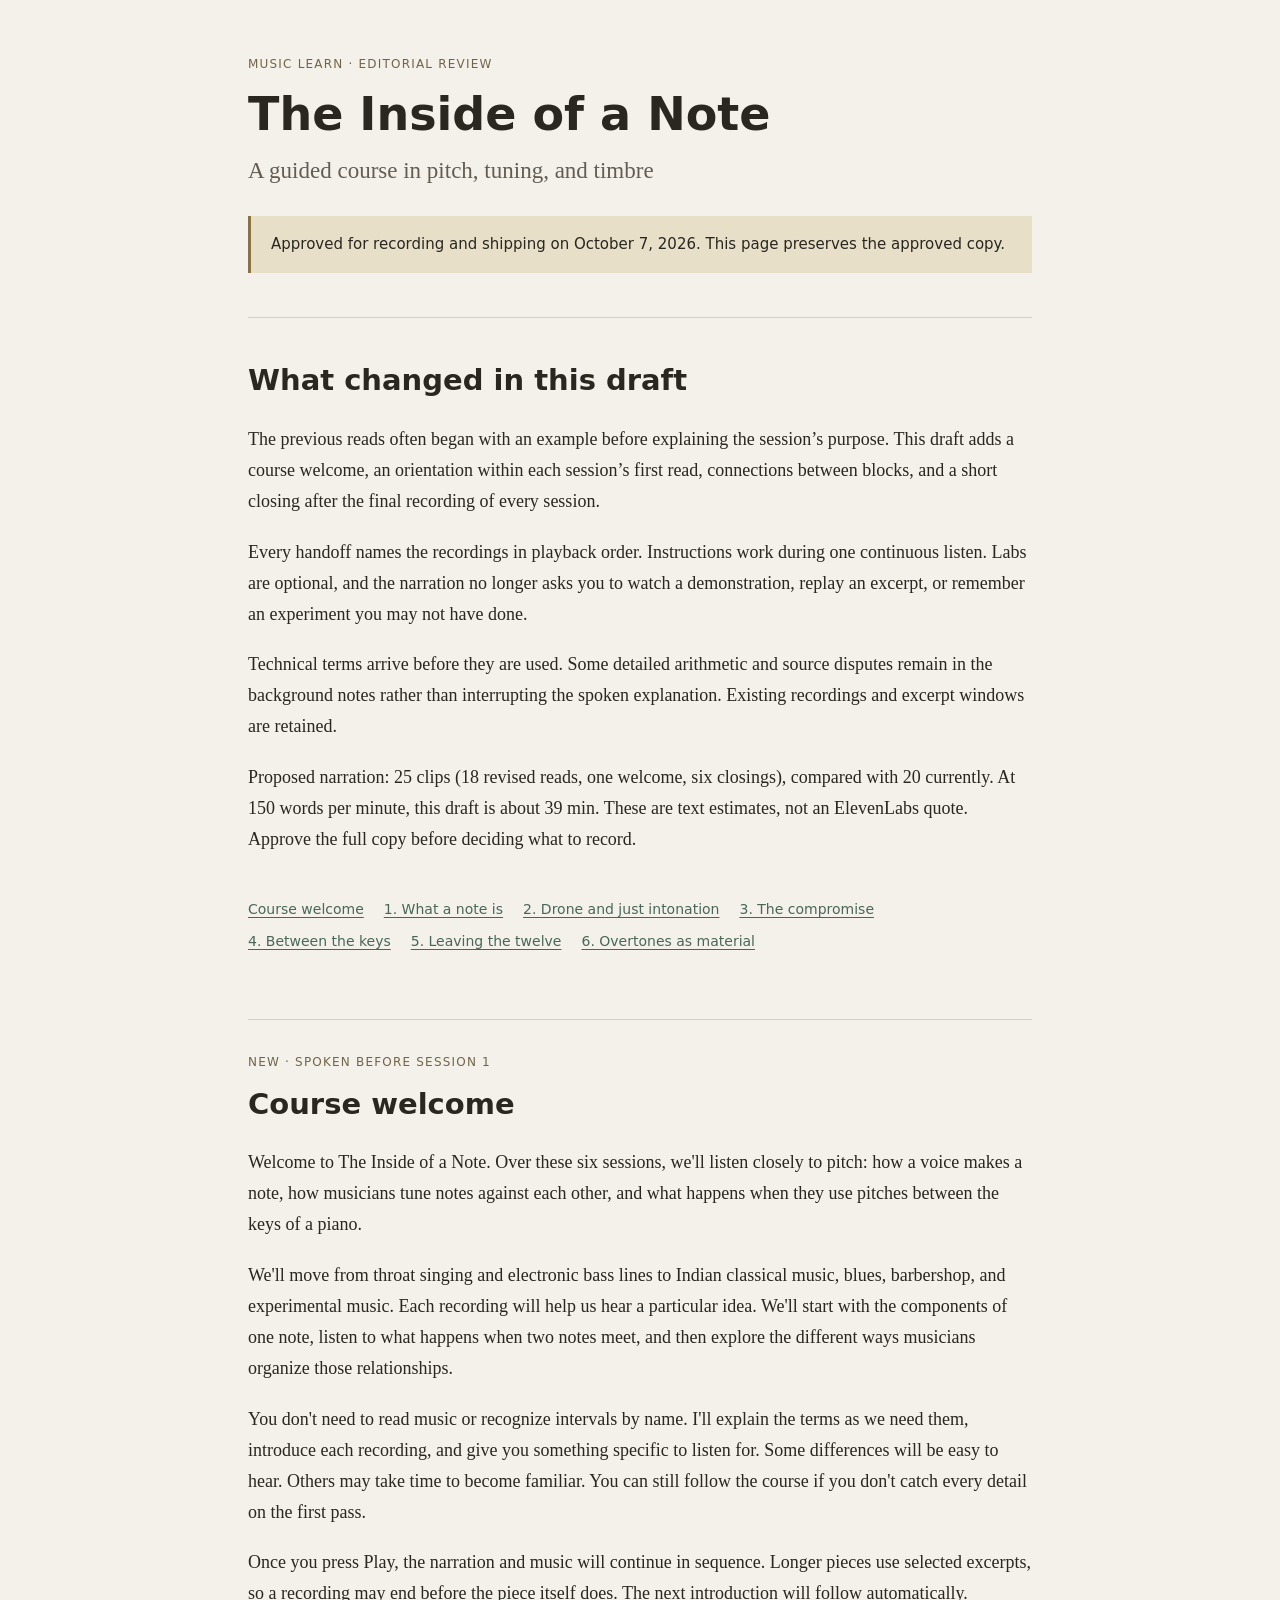
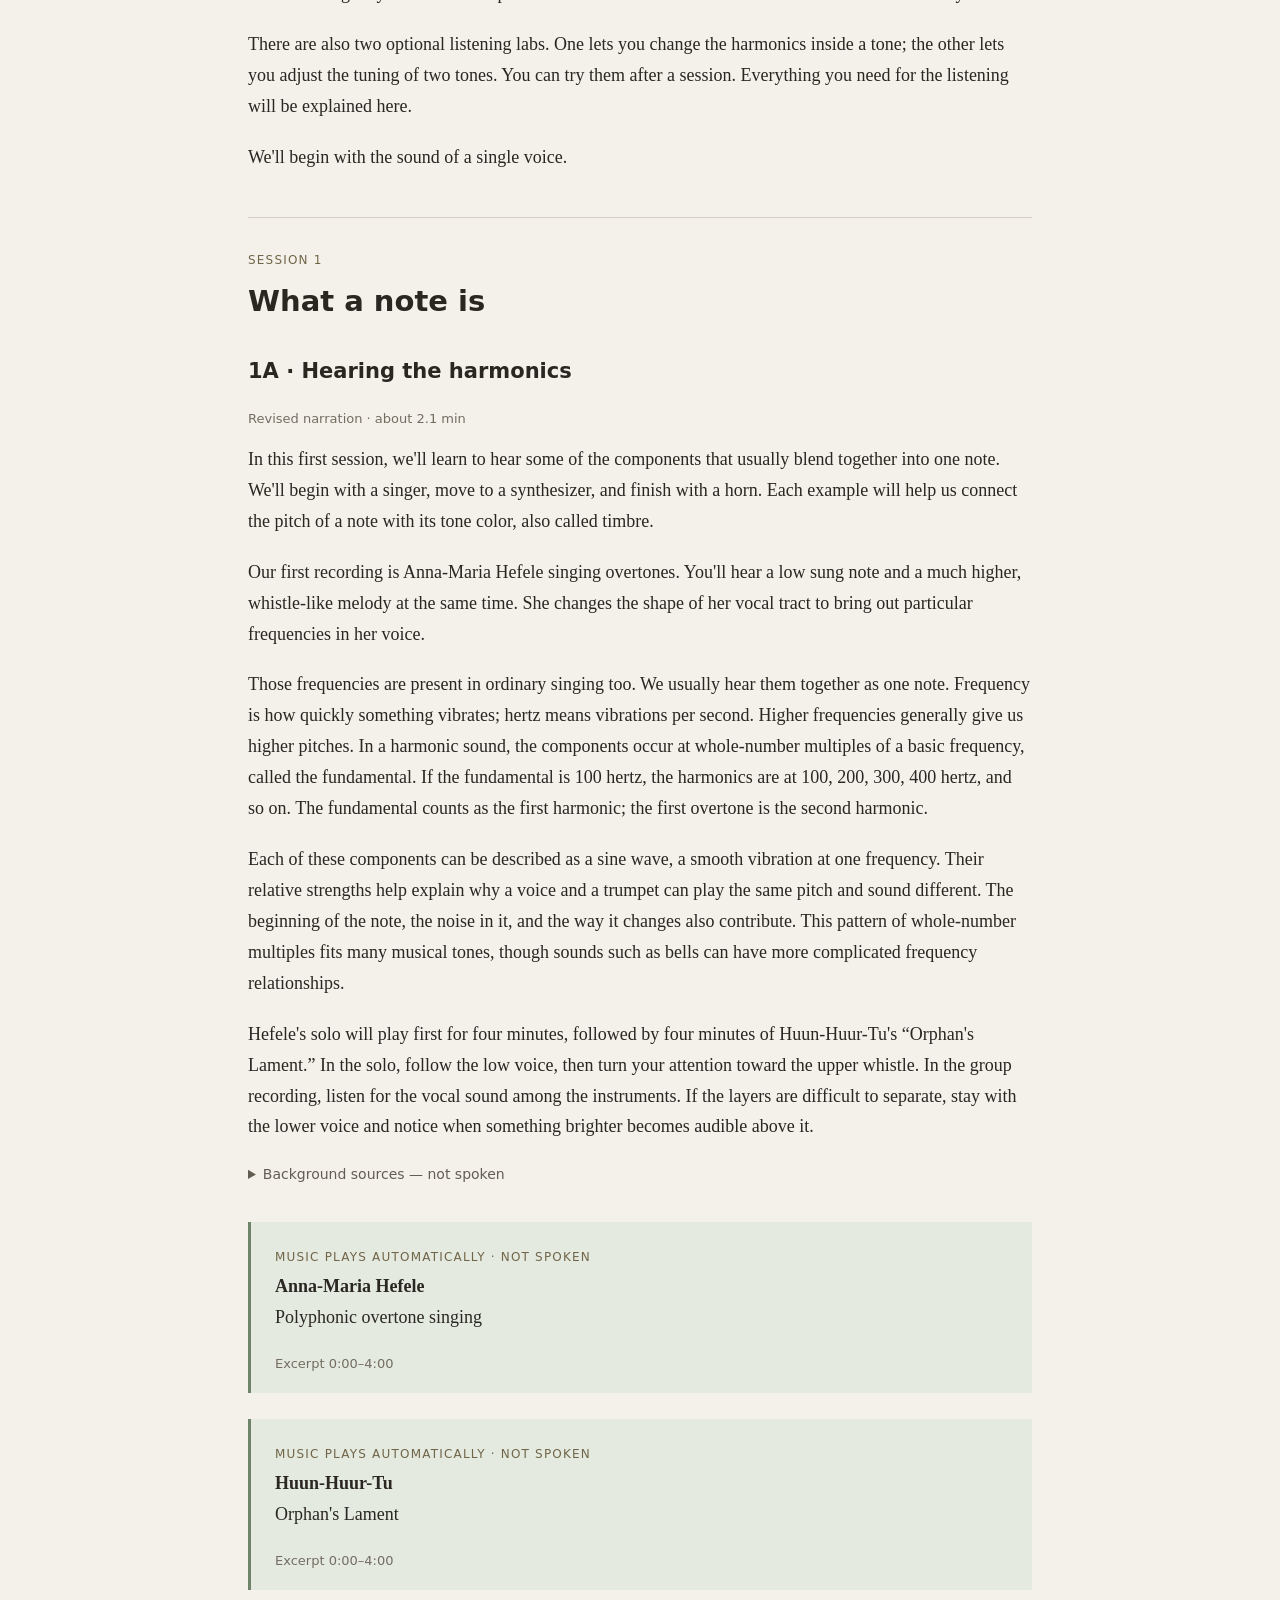
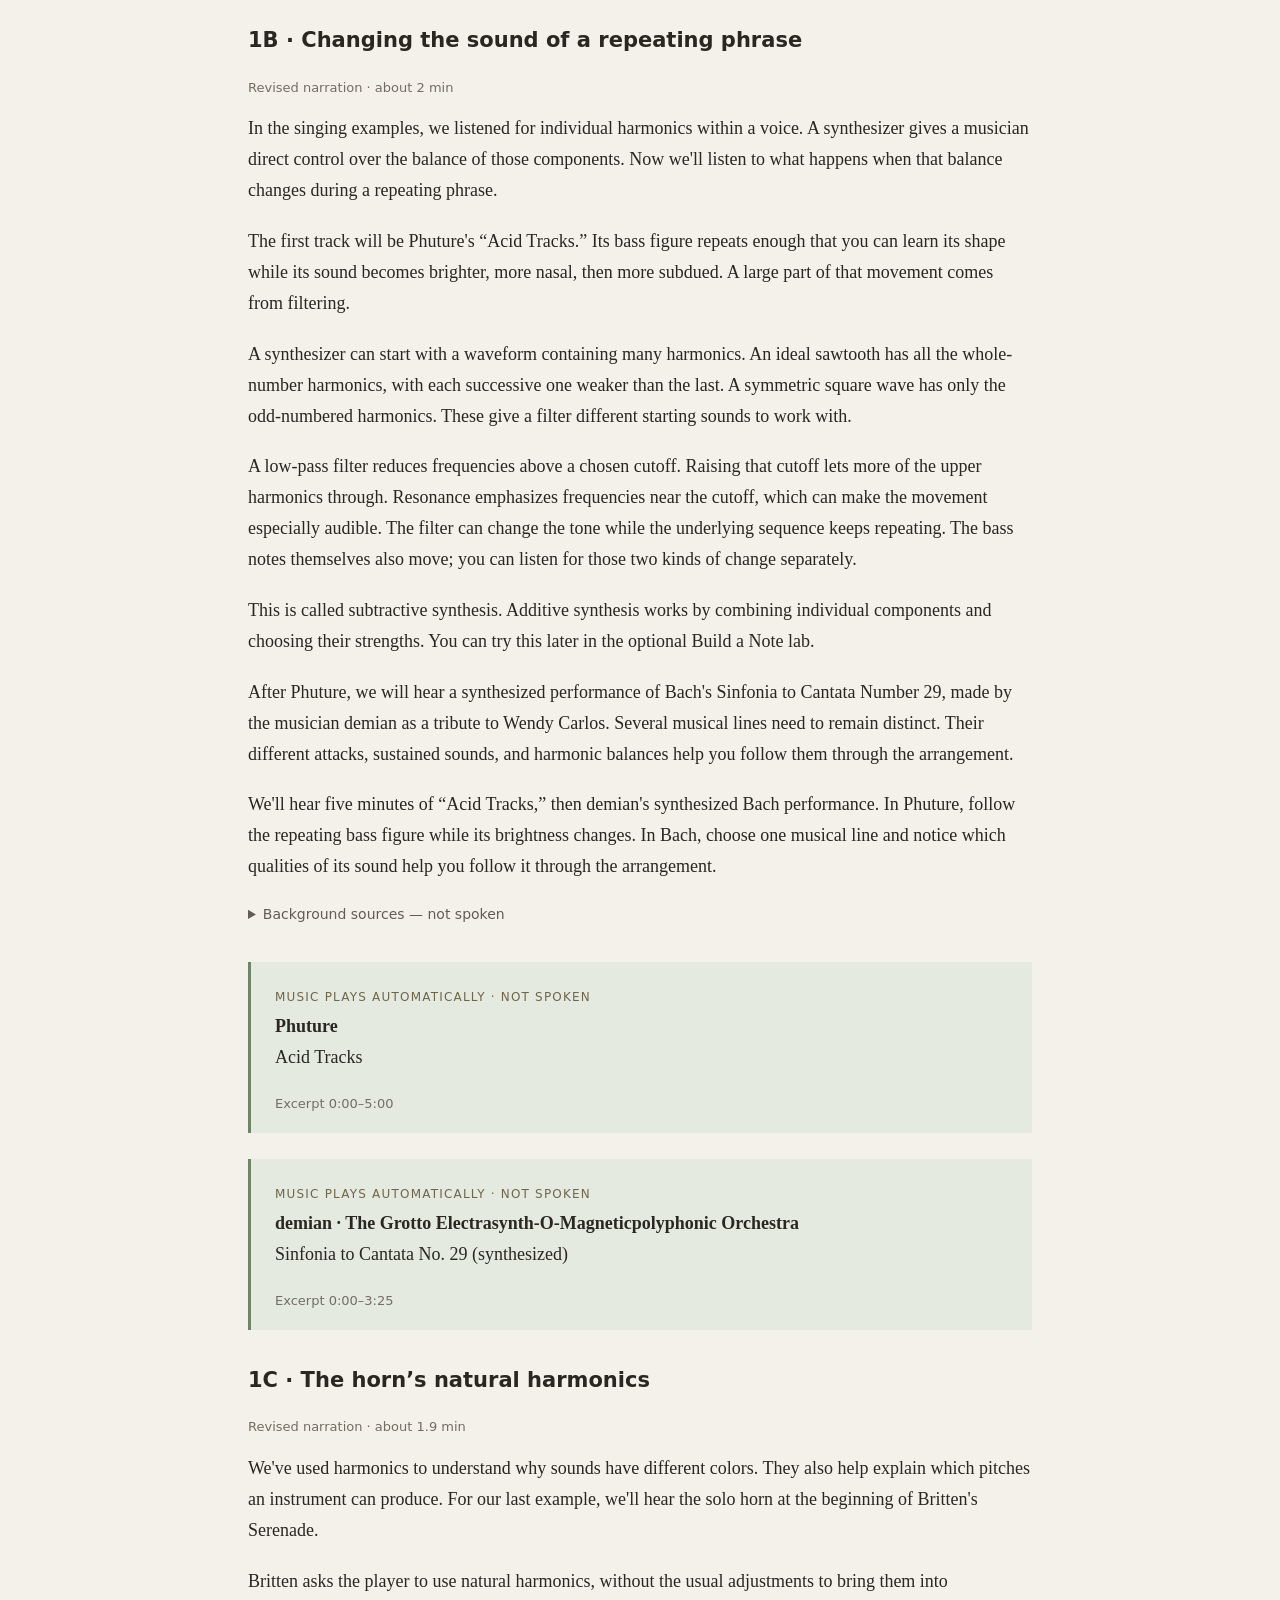
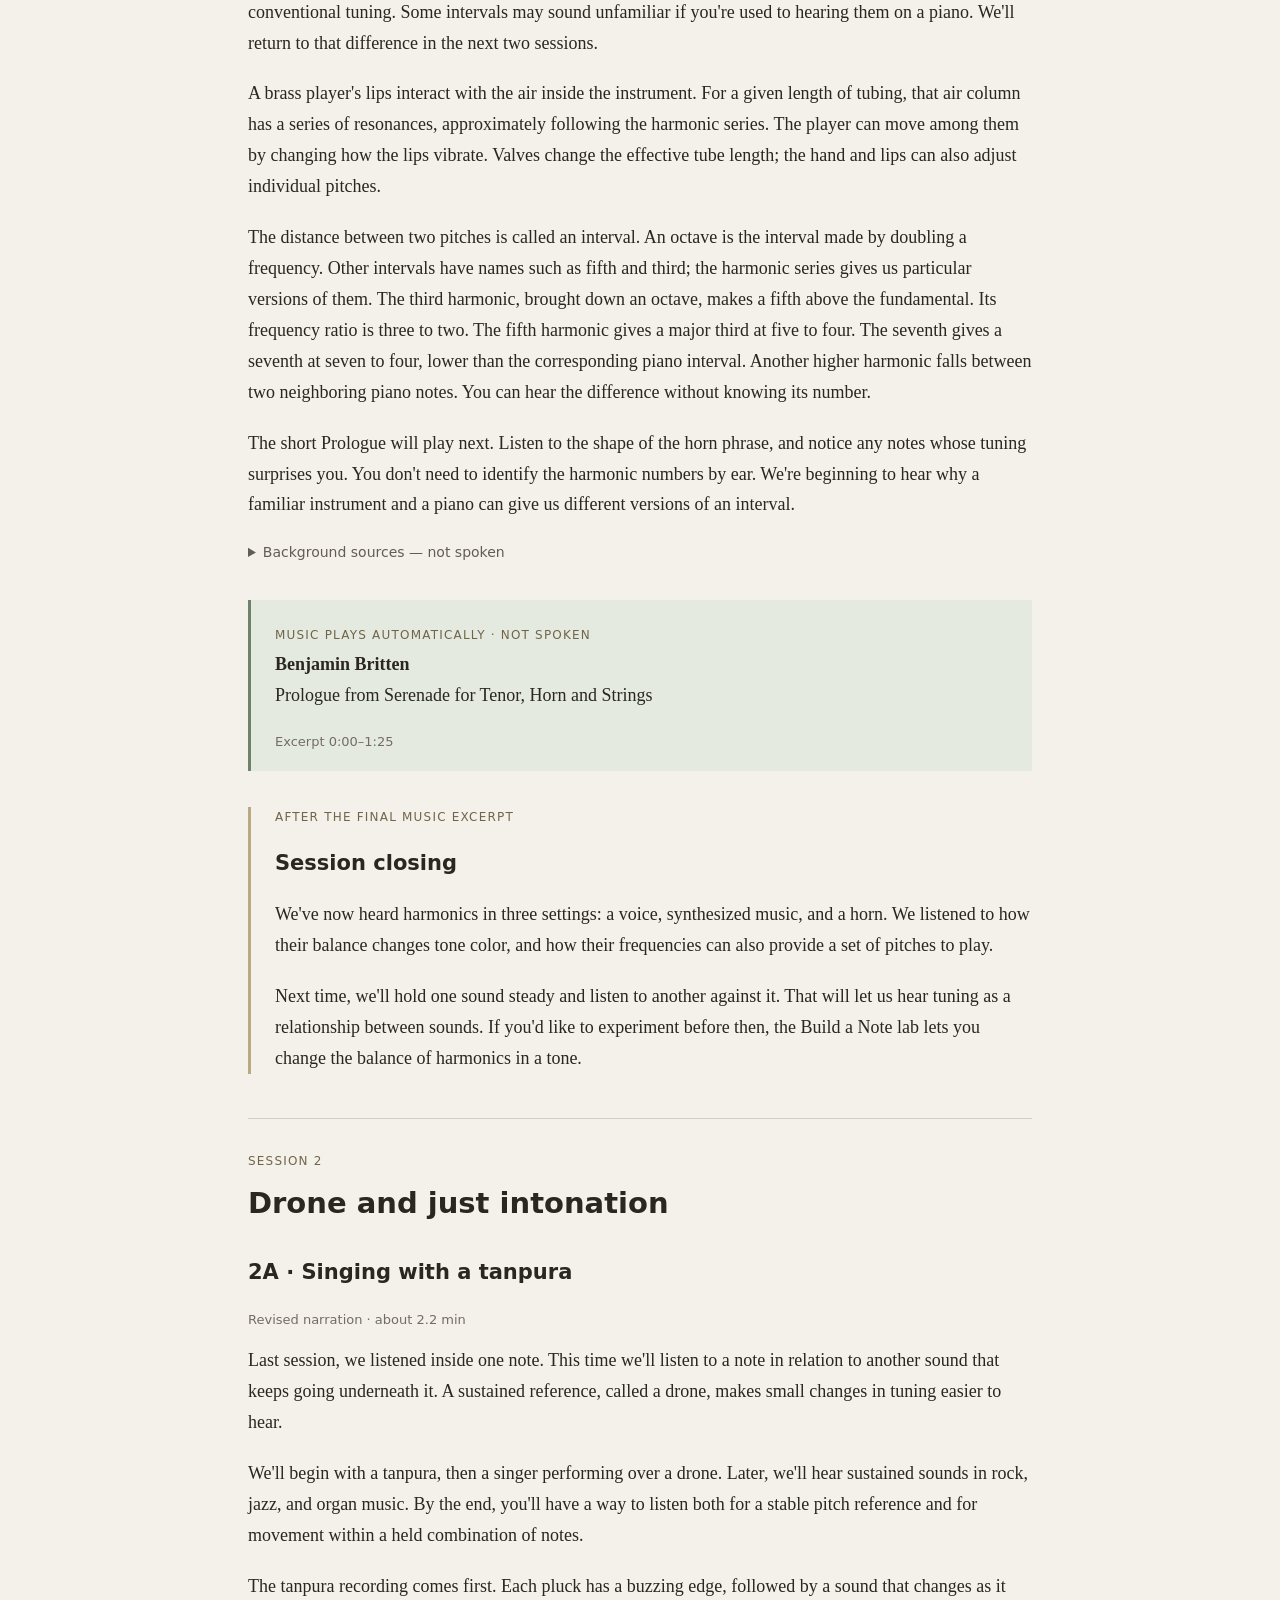
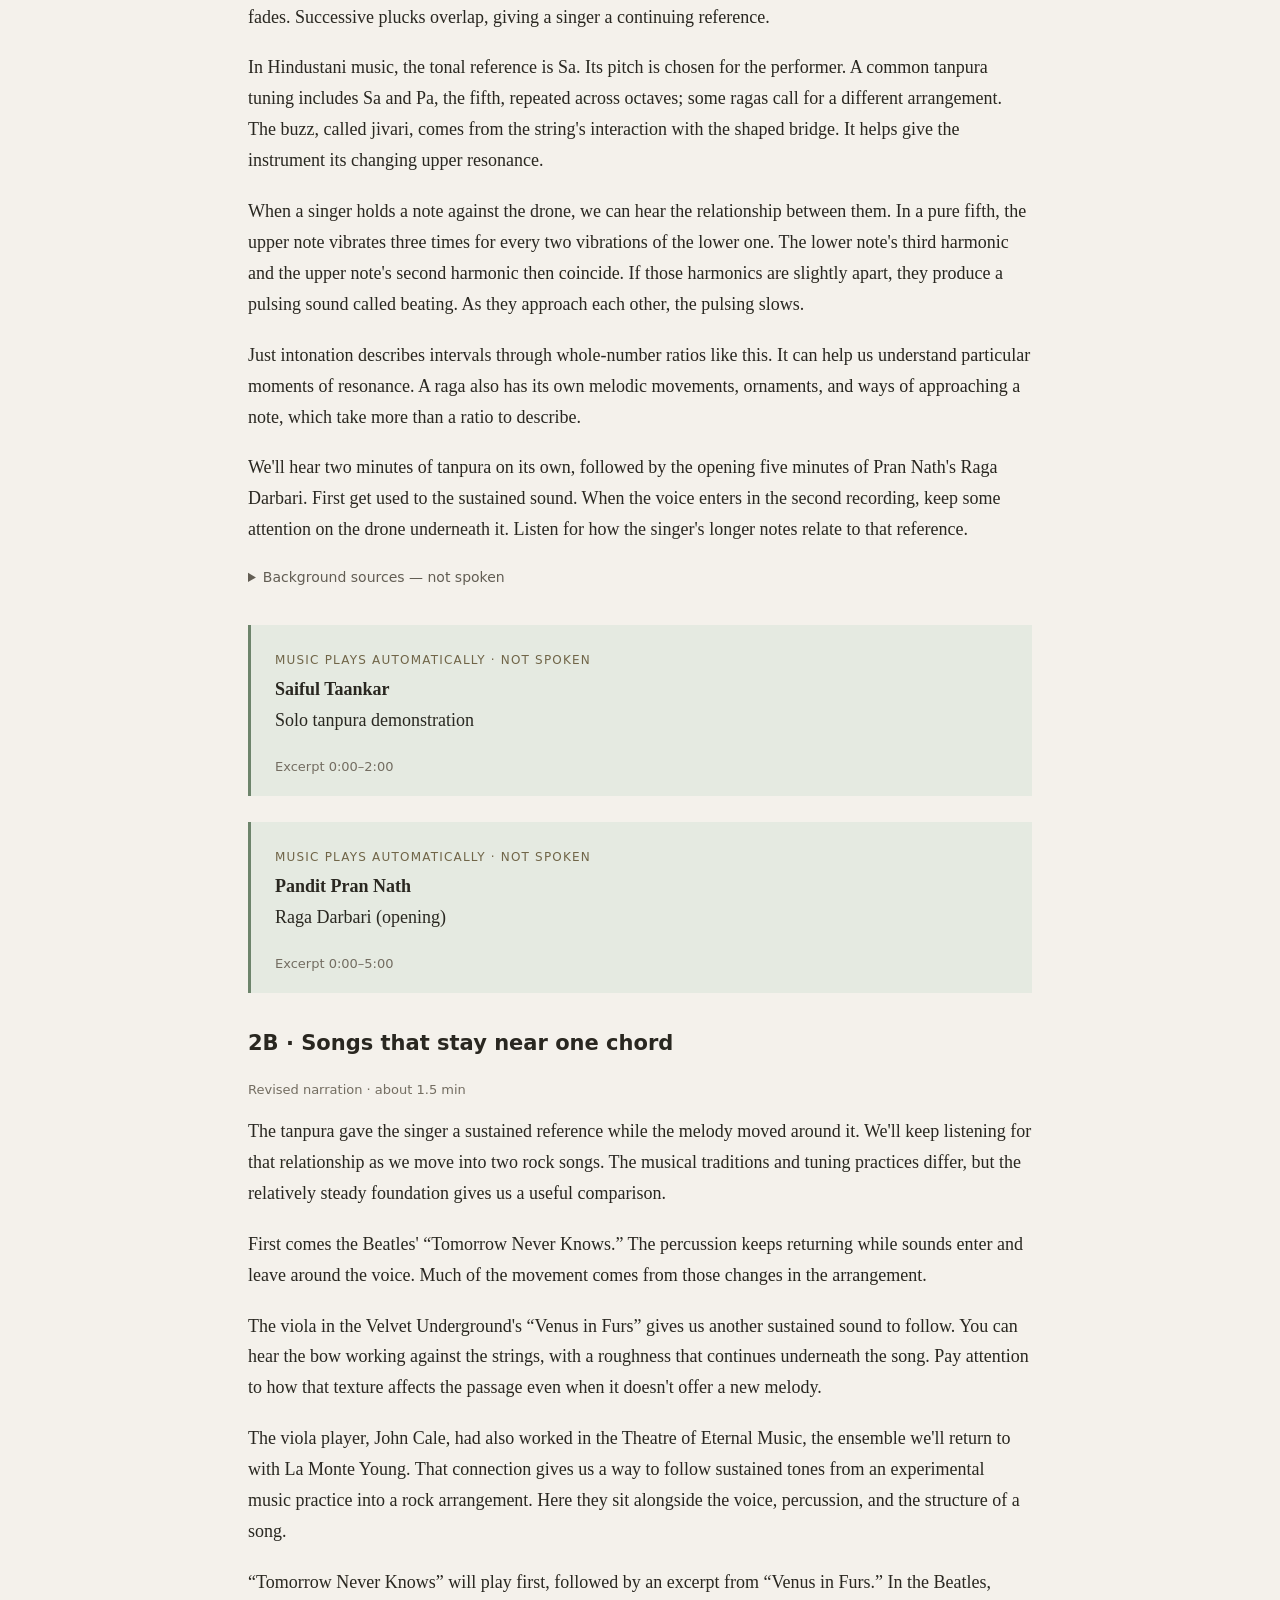
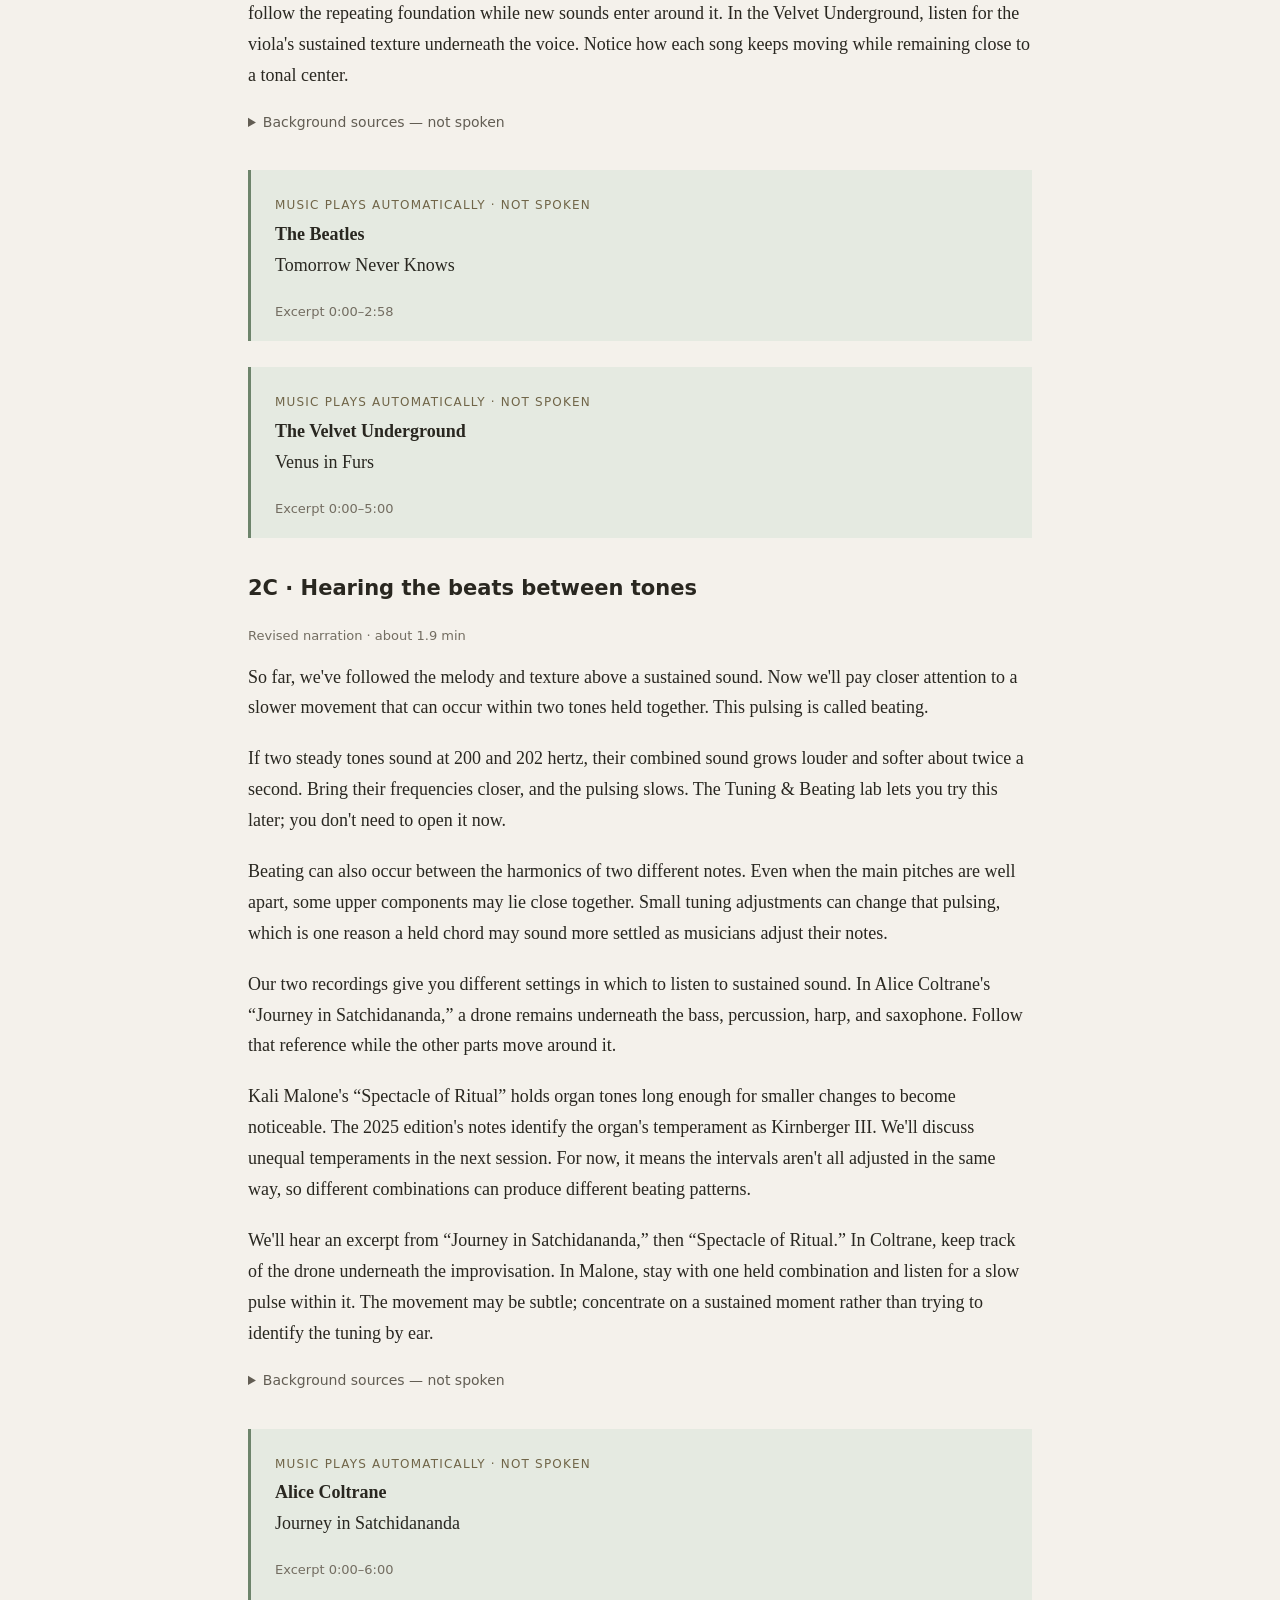
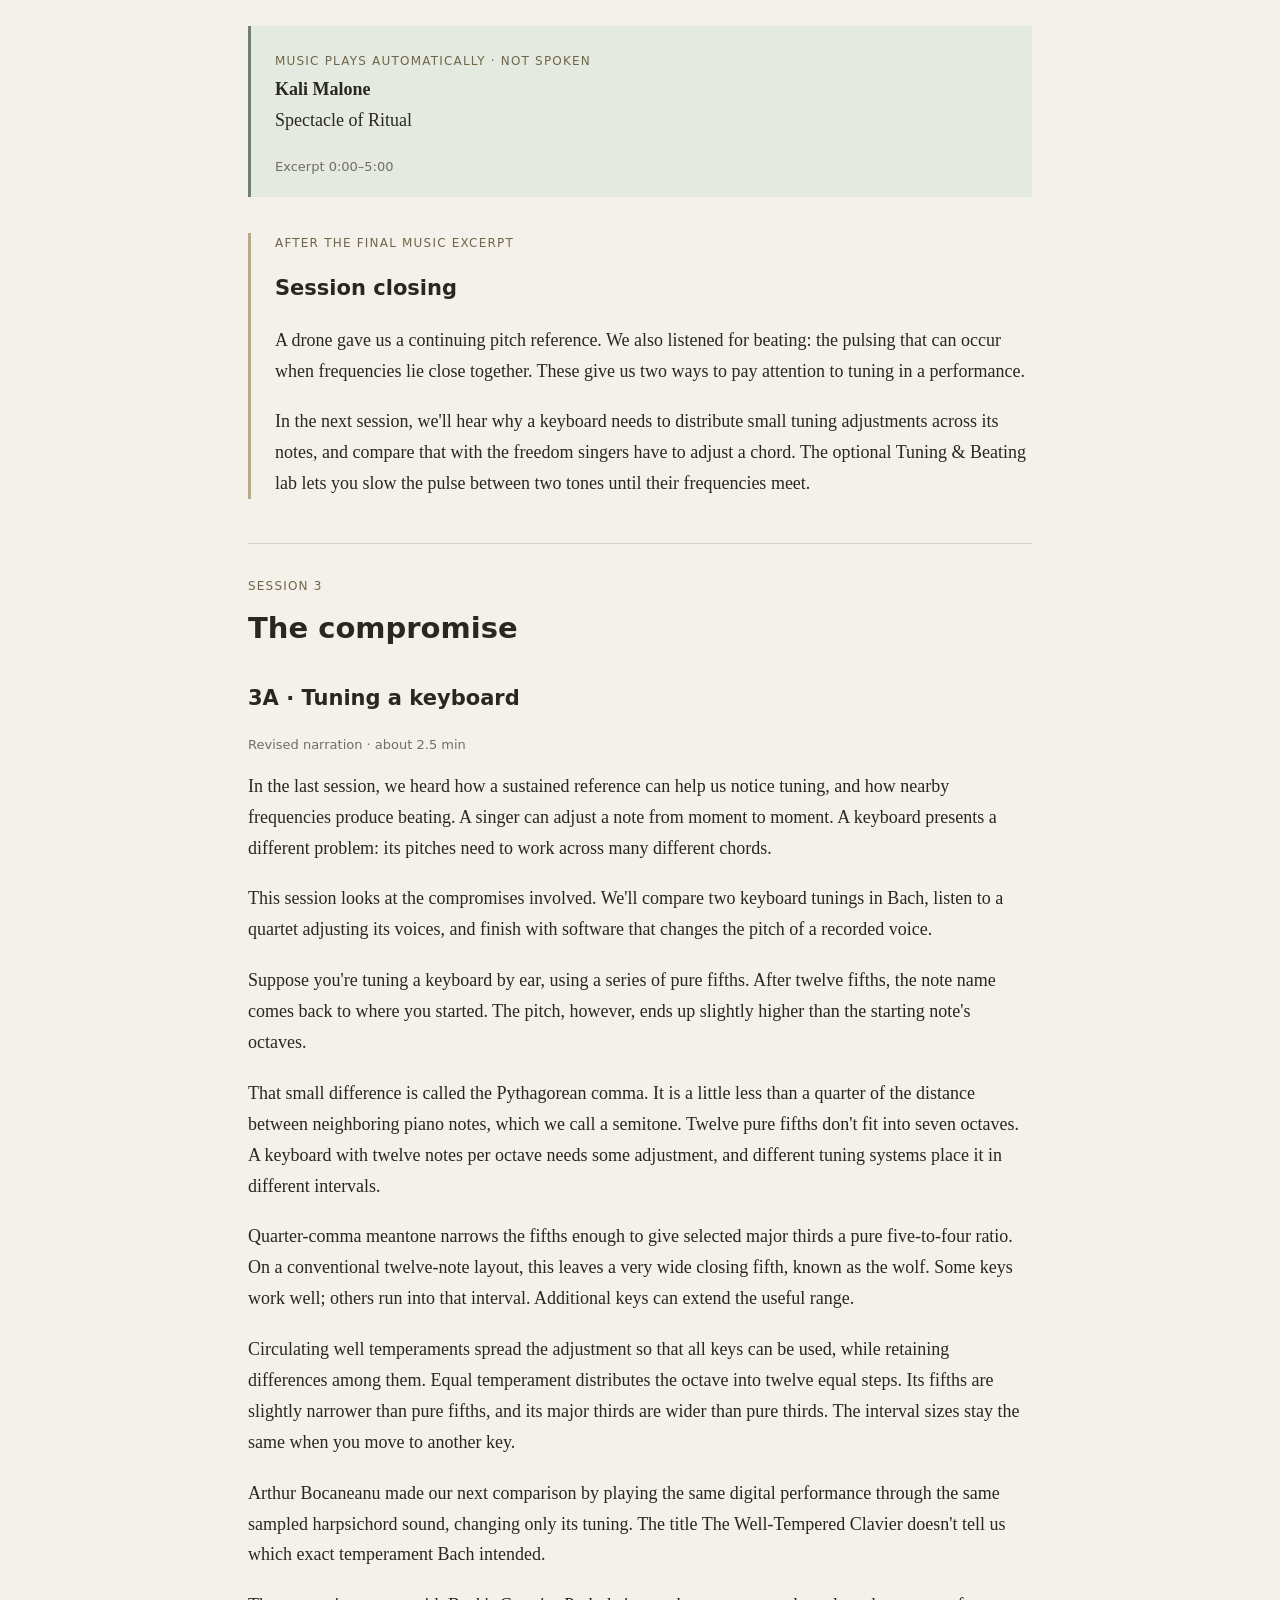
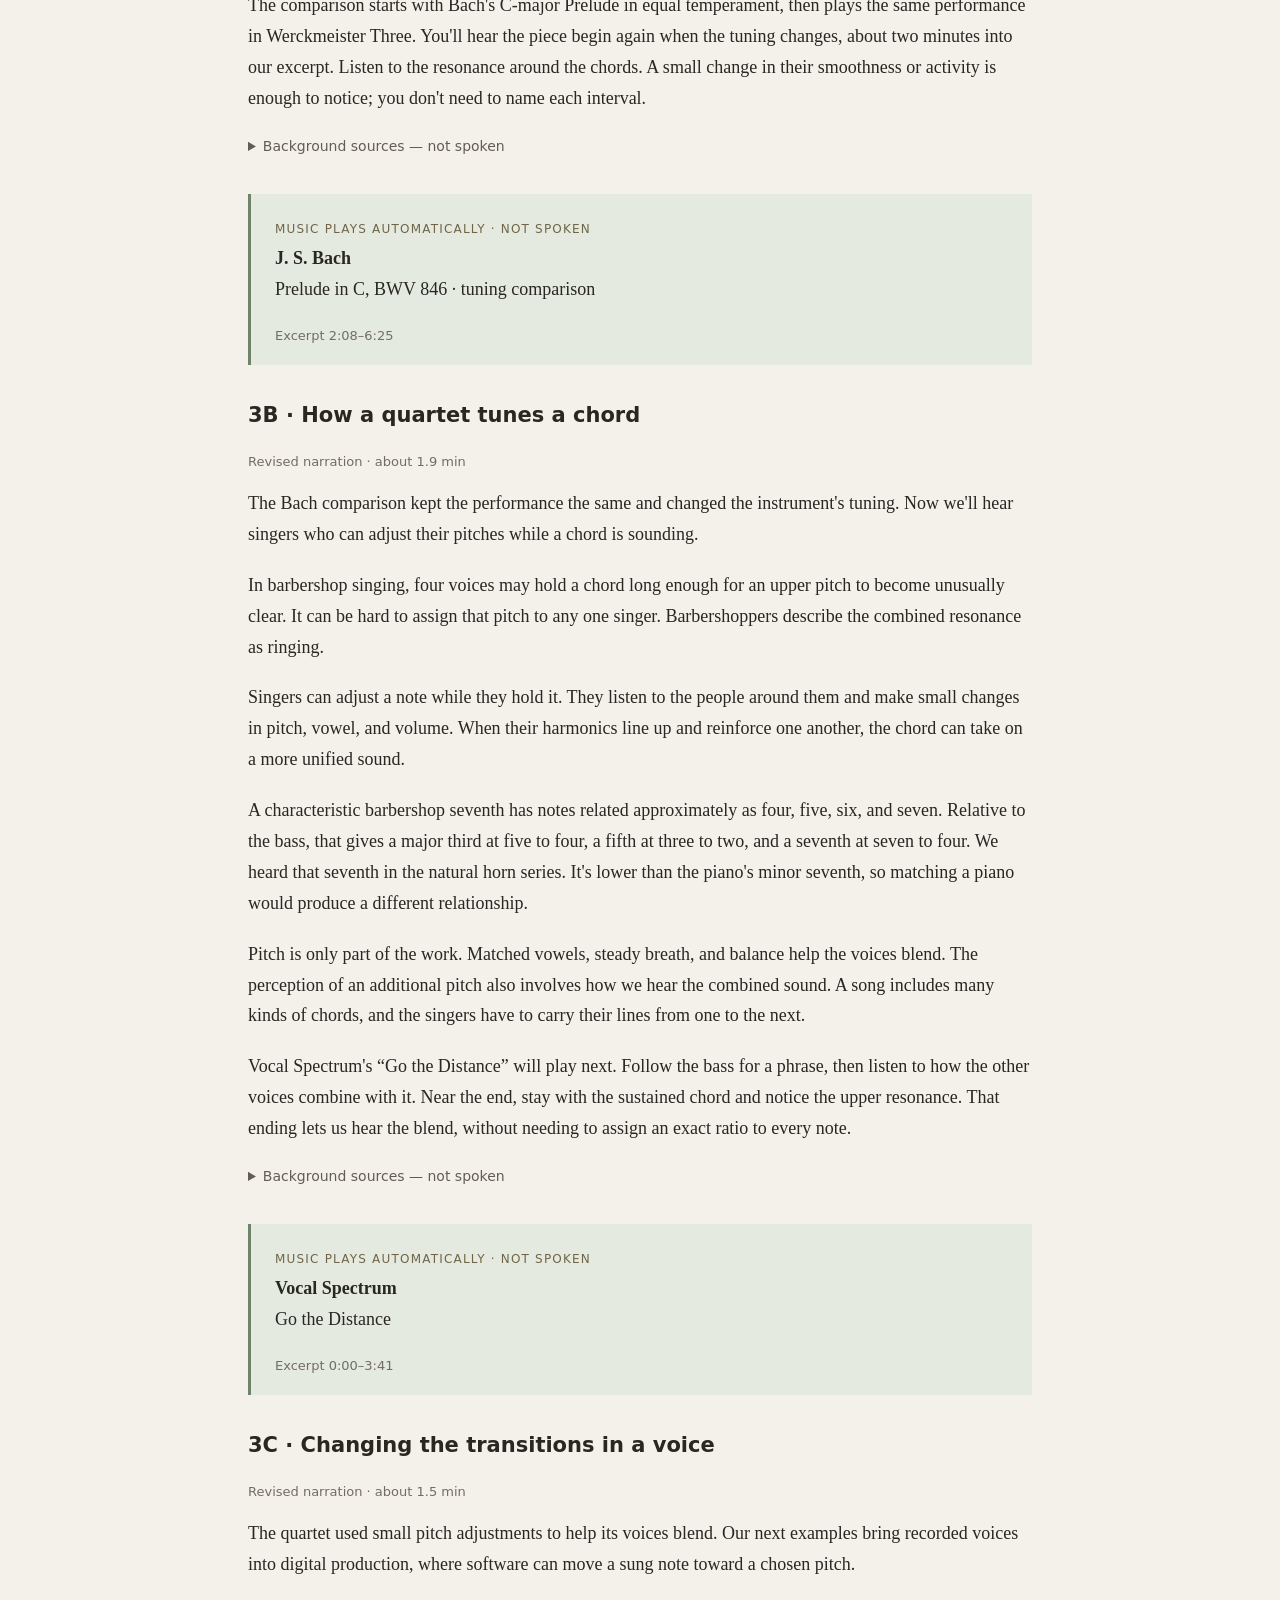
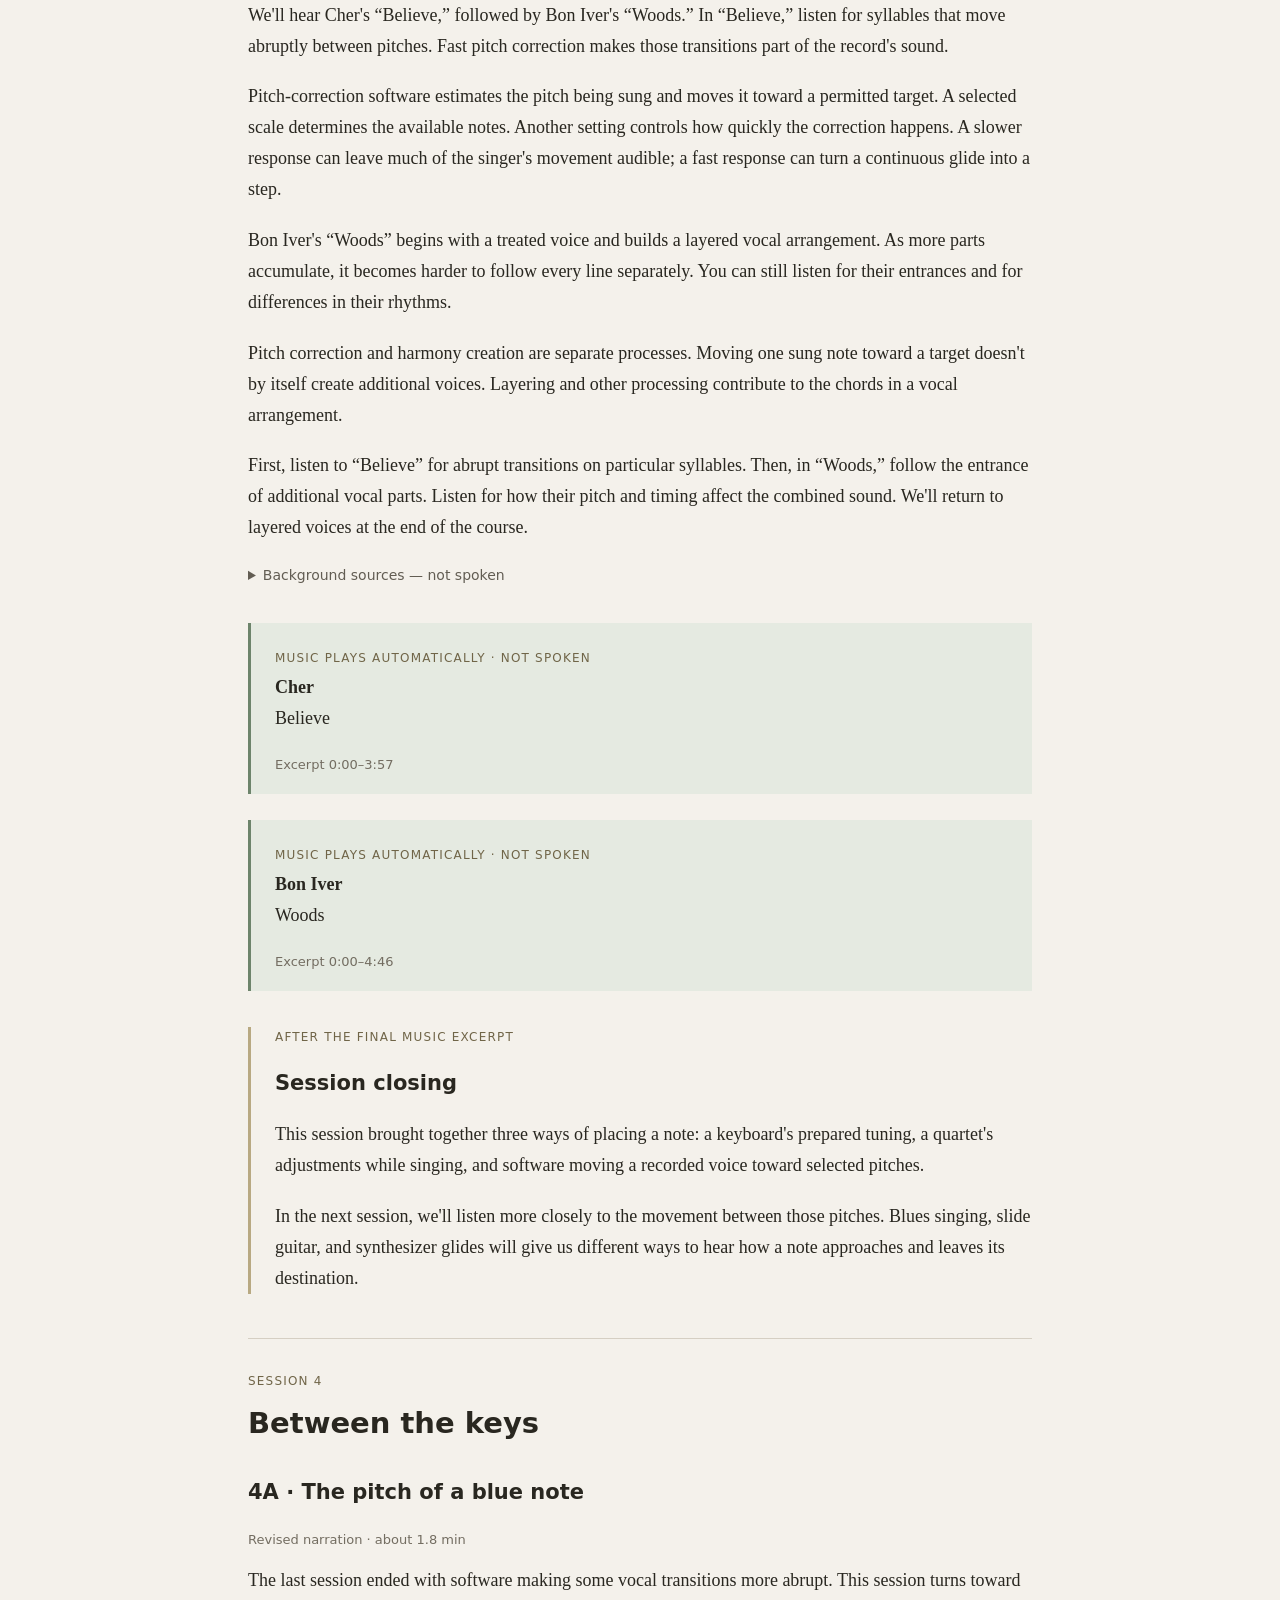
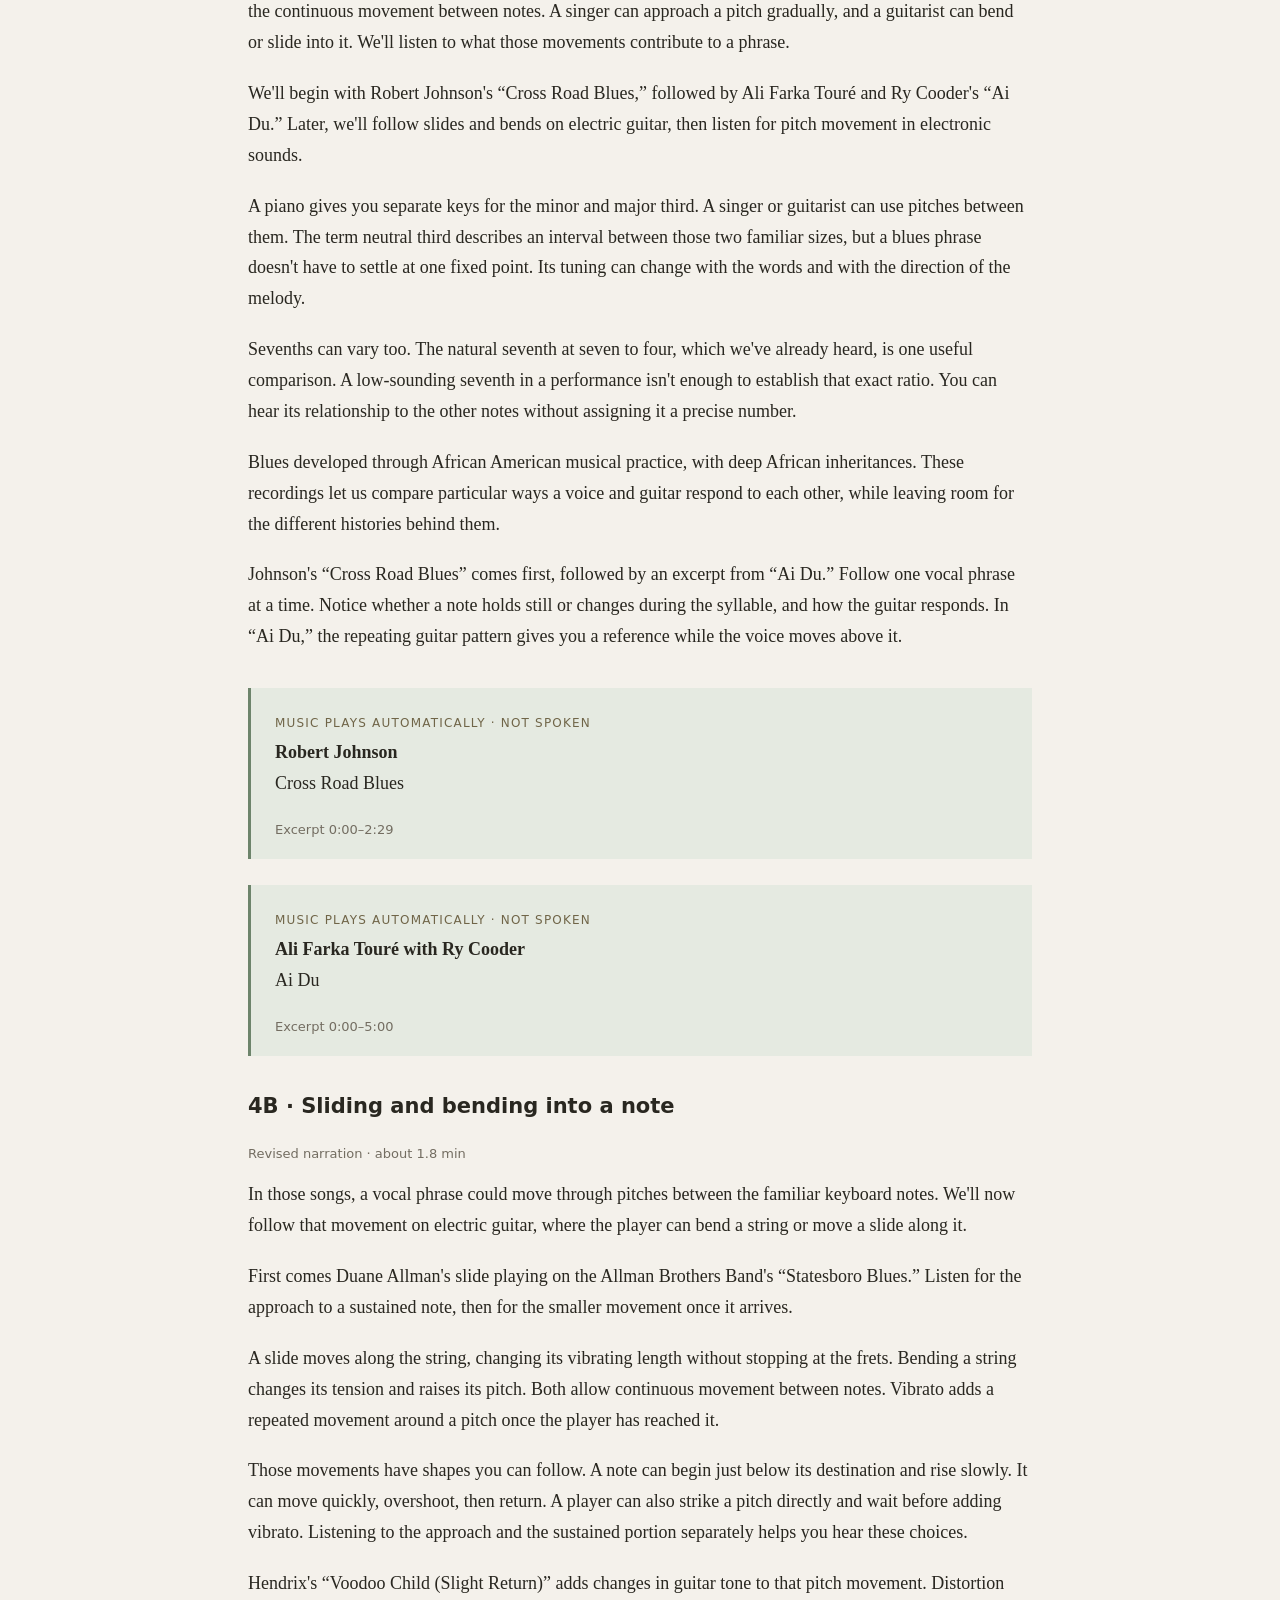
==== pitch-review.html @ 2d1fcd42 "Ship guided Pitch curriculum and continuous course playback Apply approved narration throughout all " ====
<!doctype html><html lang="en"><meta charset="utf-8"><meta name="viewport" content="width=device-width,initial-scale=1"><title>Pitch curriculum — copy review</title><style>*{box-sizing:border-box}body{margin:0;background:#f4f1eb;color:#292720;font:18px/1.72 Georgia,serif}main{max-width:840px;margin:auto;padding:54px 28px 100px}h1,h2,h3,nav,.eyebrow,.meta,.notice,summary{font-family:system-ui,sans-serif}h1{font-size:46px;line-height:1.15;margin:10px 0}h2{font-size:29px;line-height:1.3;margin-top:12px}h3{font-size:21px;line-height:1.4}p{margin:0 0 1.1em}.deck{font-size:23px;color:#625d53}.eyebrow{text-transform:uppercase;letter-spacing:.1em;font-size:12px;color:#706548}.notice{background:#e8dfc8;padding:16px 20px;border-left:3px solid #8a7243;font-size:15px}.meta{font-size:13px;color:#736d61}section{border-top:1px solid #d5cfc3;margin-top:44px;padding-top:32px;scroll-margin-top:24px}article{margin:36px 0}nav{display:flex;flex-wrap:wrap;gap:8px 20px;padding:22px 0;font-size:14px}a{color:#486758;text-underline-offset:3px}.music{background:#e5eae1;border-left:3px solid #6d846b;padding:18px 24px;margin:26px 0}.music p:last-child{margin:0}.closing{border-left:3px solid #b8a982;padding-left:24px}details{font-size:14px;color:#625d53}summary{cursor:pointer}@media(max-width:550px){main{padding:30px 20px}h1{font-size:35px}}@media print{body{background:white;font-size:11pt}main{max-width:none;padding:0}nav{display:none}section{break-before:page}article,aside{break-inside:avoid}}</style><main><header><p class="eyebrow">Music Learn · Editorial review</p><h1>The Inside of a Note</h1><p class="deck">A guided course in pitch, tuning, and timbre</p><p class="notice">Approved for recording and shipping on October 7, 2026. This page preserves the approved copy.</p></header><section id="review"><h2>What changed in this draft</h2><p>The previous reads often began with an example before explaining the session’s purpose. This draft adds a course welcome, an orientation within each session’s first read, connections between blocks, and a short closing after the final recording of every session.</p><p>Every handoff names the recordings in playback order. Instructions work during one continuous listen. Labs are optional, and the narration no longer asks you to watch a demonstration, replay an excerpt, or remember an experiment you may not have done.</p><p>Technical terms arrive before they are used. Some detailed arithmetic and source disputes remain in the background notes rather than interrupting the spoken explanation. Existing recordings and excerpt windows are retained.</p><p>Proposed narration: 25 clips (18 revised reads, one welcome, six closings), compared with 20 currently. At 150 words per minute, this draft is about 39 min. These are text estimates, not an ElevenLabs quote. Approve the full copy before deciding what to record.</p></section><nav aria-label="Review sections"><a href="#welcome">Course welcome</a><a href="#s1">1. What a note is</a><a href="#s2">2. Drone and just intonation</a><a href="#s3">3. The compromise</a><a href="#s4">4. Between the keys</a><a href="#s5">5. Leaving the twelve</a><a href="#s6">6. Overtones as material</a></nav><section id="welcome"><p class="eyebrow">New · Spoken before Session 1</p><h2>Course welcome</h2><p>Welcome to The Inside of a Note. Over these six sessions, we&#x27;ll listen closely to pitch: how a voice makes a note, how musicians tune notes against each other, and what happens when they use pitches between the keys of a piano.</p><p>We&#x27;ll move from throat singing and electronic bass lines to Indian classical music, blues, barbershop, and experimental music. Each recording will help us hear a particular idea. We&#x27;ll start with the components of one note, listen to what happens when two notes meet, and then explore the different ways musicians organize those relationships.</p><p>You don&#x27;t need to read music or recognize intervals by name. I&#x27;ll explain the terms as we need them, introduce each recording, and give you something specific to listen for. Some differences will be easy to hear. Others may take time to become familiar. You can still follow the course if you don&#x27;t catch every detail on the first pass.</p><p>Once you press Play, the narration and music will continue in sequence. Longer pieces use selected excerpts, so a recording may end before the piece itself does. The next introduction will follow automatically.</p><p>There are also two optional listening labs. One lets you change the harmonics inside a tone; the other lets you adjust the tuning of two tones. You can try them after a session. Everything you need for the listening will be explained here.</p><p>We&#x27;ll begin with the sound of a single voice.</p></section><section id="s1"><p class="eyebrow">Session 1</p><h2>What a note is</h2><article><h3>1A · Hearing the harmonics</h3><p class="meta">Revised narration · about 2.1 min</p><p>In this first session, we&#x27;ll learn to hear some of the components that usually blend together into one note. We&#x27;ll begin with a singer, move to a synthesizer, and finish with a horn. Each example will help us connect the pitch of a note with its tone color, also called timbre.</p><p>Our first recording is Anna-Maria Hefele singing overtones. You&#x27;ll hear a low sung note and a much higher, whistle-like melody at the same time. She changes the shape of her vocal tract to bring out particular frequencies in her voice.</p><p>Those frequencies are present in ordinary singing too. We usually hear them together as one note. Frequency is how quickly something vibrates; hertz means vibrations per second. Higher frequencies generally give us higher pitches. In a harmonic sound, the components occur at whole-number multiples of a basic frequency, called the fundamental. If the fundamental is 100 hertz, the harmonics are at 100, 200, 300, 400 hertz, and so on. The fundamental counts as the first harmonic; the first overtone is the second harmonic.</p><p>Each of these components can be described as a sine wave, a smooth vibration at one frequency. Their relative strengths help explain why a voice and a trumpet can play the same pitch and sound different. The beginning of the note, the noise in it, and the way it changes also contribute. This pattern of whole-number multiples fits many musical tones, though sounds such as bells can have more complicated frequency relationships.</p><p>Hefele&#x27;s solo will play first for four minutes, followed by four minutes of Huun-Huur-Tu&#x27;s “Orphan&#x27;s Lament.” In the solo, follow the low voice, then turn your attention toward the upper whistle. In the group recording, listen for the vocal sound among the instruments. If the layers are difficult to separate, stay with the lower voice and notice when something brighter becomes audible above it.</p><details><summary>Background sources — not spoken</summary><ul><li><a href="https://overtone.academy/videos/">Hefele: demonstrations</a></li></ul></details></article><aside class="music"><span class="eyebrow">Music plays automatically · not spoken</span><p><strong>Anna-Maria Hefele</strong><br>Polyphonic overtone singing</p><p class="meta">Excerpt 0:00–4:00</p></aside><aside class="music"><span class="eyebrow">Music plays automatically · not spoken</span><p><strong>Huun-Huur-Tu</strong><br>Orphan&#x27;s Lament</p><p class="meta">Excerpt 0:00–4:00</p></aside><article><h3>1B · Changing the sound of a repeating phrase</h3><p class="meta">Revised narration · about 2 min</p><p>In the singing examples, we listened for individual harmonics within a voice. A synthesizer gives a musician direct control over the balance of those components. Now we&#x27;ll listen to what happens when that balance changes during a repeating phrase.</p><p>The first track will be Phuture&#x27;s “Acid Tracks.” Its bass figure repeats enough that you can learn its shape while its sound becomes brighter, more nasal, then more subdued. A large part of that movement comes from filtering.</p><p>A synthesizer can start with a waveform containing many harmonics. An ideal sawtooth has all the whole-number harmonics, with each successive one weaker than the last. A symmetric square wave has only the odd-numbered harmonics. These give a filter different starting sounds to work with.</p><p>A low-pass filter reduces frequencies above a chosen cutoff. Raising that cutoff lets more of the upper harmonics through. Resonance emphasizes frequencies near the cutoff, which can make the movement especially audible. The filter can change the tone while the underlying sequence keeps repeating. The bass notes themselves also move; you can listen for those two kinds of change separately.</p><p>This is called subtractive synthesis. Additive synthesis works by combining individual components and choosing their strengths. You can try this later in the optional Build a Note lab.</p><p>After Phuture, we will hear a synthesized performance of Bach&#x27;s Sinfonia to Cantata Number 29, made by the musician demian as a tribute to Wendy Carlos. Several musical lines need to remain distinct. Their different attacks, sustained sounds, and harmonic balances help you follow them through the arrangement.</p><p>We&#x27;ll hear five minutes of “Acid Tracks,” then demian&#x27;s synthesized Bach performance. In Phuture, follow the repeating bass figure while its brightness changes. In Bach, choose one musical line and notice which qualities of its sound help you follow it through the arrangement.</p><details><summary>Background sources — not spoken</summary><ul><li><a href="https://www.wendycarlos.com/+sobox.html">Carlos: recording and track listing</a></li><li><a href="https://www.youtube.com/watch?v=oEgzFxEPitA">demian: synthesized Bach performance and credits</a></li></ul></details></article><aside class="music"><span class="eyebrow">Music plays automatically · not spoken</span><p><strong>Phuture</strong><br>Acid Tracks</p><p class="meta">Excerpt 0:00–5:00</p></aside><aside class="music"><span class="eyebrow">Music plays automatically · not spoken</span><p><strong>demian · The Grotto Electrasynth-O-Magneticpolyphonic Orchestra</strong><br>Sinfonia to Cantata No. 29 (synthesized)</p><p class="meta">Excerpt 0:00–3:25</p></aside><article><h3>1C · The horn’s natural harmonics</h3><p class="meta">Revised narration · about 1.9 min</p><p>We&#x27;ve used harmonics to understand why sounds have different colors. They also help explain which pitches an instrument can produce. For our last example, we&#x27;ll hear the solo horn at the beginning of Britten&#x27;s Serenade.</p><p>Britten asks the player to use natural harmonics, without the usual adjustments to bring them into conventional tuning. Some intervals may sound unfamiliar if you&#x27;re used to hearing them on a piano. We&#x27;ll return to that difference in the next two sessions.</p><p>A brass player&#x27;s lips interact with the air inside the instrument. For a given length of tubing, that air column has a series of resonances, approximately following the harmonic series. The player can move among them by changing how the lips vibrate. Valves change the effective tube length; the hand and lips can also adjust individual pitches.</p><p>The distance between two pitches is called an interval. An octave is the interval made by doubling a frequency. Other intervals have names such as fifth and third; the harmonic series gives us particular versions of them. The third harmonic, brought down an octave, makes a fifth above the fundamental. Its frequency ratio is three to two. The fifth harmonic gives a major third at five to four. The seventh gives a seventh at seven to four, lower than the corresponding piano interval. Another higher harmonic falls between two neighboring piano notes. You can hear the difference without knowing its number.</p><p>The short Prologue will play next. Listen to the shape of the horn phrase, and notice any notes whose tuning surprises you. You don&#x27;t need to identify the harmonic numbers by ear. We&#x27;re beginning to hear why a familiar instrument and a piano can give us different versions of an interval.</p><details><summary>Background sources — not spoken</summary><ul><li><a href="https://www.boosey.com/pages/cr/catalogue/cat_detail?=&amp;langid=1&amp;musicid=3880">Britten’s publisher: natural harmonics</a></li></ul></details></article><aside class="music"><span class="eyebrow">Music plays automatically · not spoken</span><p><strong>Benjamin Britten</strong><br>Prologue from Serenade for Tenor, Horn and Strings</p><p class="meta">Excerpt 0:00–1:25</p></aside><article class="closing"><p class="eyebrow">After the final music excerpt</p><h3>Session closing</h3><p>We&#x27;ve now heard harmonics in three settings: a voice, synthesized music, and a horn. We listened to how their balance changes tone color, and how their frequencies can also provide a set of pitches to play.</p><p>Next time, we&#x27;ll hold one sound steady and listen to another against it. That will let us hear tuning as a relationship between sounds. If you&#x27;d like to experiment before then, the Build a Note lab lets you change the balance of harmonics in a tone.</p></article></section><section id="s2"><p class="eyebrow">Session 2</p><h2>Drone and just intonation</h2><article><h3>2A · Singing with a tanpura</h3><p class="meta">Revised narration · about 2.2 min</p><p>Last session, we listened inside one note. This time we&#x27;ll listen to a note in relation to another sound that keeps going underneath it. A sustained reference, called a drone, makes small changes in tuning easier to hear.</p><p>We&#x27;ll begin with a tanpura, then a singer performing over a drone. Later, we&#x27;ll hear sustained sounds in rock, jazz, and organ music. By the end, you&#x27;ll have a way to listen both for a stable pitch reference and for movement within a held combination of notes.</p><p>The tanpura recording comes first. Each pluck has a buzzing edge, followed by a sound that changes as it fades. Successive plucks overlap, giving a singer a continuing reference.</p><p>In Hindustani music, the tonal reference is Sa. Its pitch is chosen for the performer. A common tanpura tuning includes Sa and Pa, the fifth, repeated across octaves; some ragas call for a different arrangement. The buzz, called jivari, comes from the string&#x27;s interaction with the shaped bridge. It helps give the instrument its changing upper resonance.</p><p>When a singer holds a note against the drone, we can hear the relationship between them. In a pure fifth, the upper note vibrates three times for every two vibrations of the lower one. The lower note&#x27;s third harmonic and the upper note&#x27;s second harmonic then coincide. If those harmonics are slightly apart, they produce a pulsing sound called beating. As they approach each other, the pulsing slows.</p><p>Just intonation describes intervals through whole-number ratios like this. It can help us understand particular moments of resonance. A raga also has its own melodic movements, ornaments, and ways of approaching a note, which take more than a ratio to describe.</p><p>We&#x27;ll hear two minutes of tanpura on its own, followed by the opening five minutes of Pran Nath&#x27;s Raga Darbari. First get used to the sustained sound. When the voice enters in the second recording, keep some attention on the drone underneath it. Listen for how the singer&#x27;s longer notes relate to that reference.</p><details><summary>Background sources — not spoken</summary><ul><li><a href="https://www.melafoundation.org/JARE_Pgm_PPN%20JULY%202018%20R1.pdf">MELA: Pran Nath discography</a></li></ul></details></article><aside class="music"><span class="eyebrow">Music plays automatically · not spoken</span><p><strong>Saiful Taankar</strong><br>Solo tanpura demonstration</p><p class="meta">Excerpt 0:00–2:00</p></aside><aside class="music"><span class="eyebrow">Music plays automatically · not spoken</span><p><strong>Pandit Pran Nath</strong><br>Raga Darbari (opening)</p><p class="meta">Excerpt 0:00–5:00</p></aside><article><h3>2B · Songs that stay near one chord</h3><p class="meta">Revised narration · about 1.5 min</p><p>The tanpura gave the singer a sustained reference while the melody moved around it. We&#x27;ll keep listening for that relationship as we move into two rock songs. The musical traditions and tuning practices differ, but the relatively steady foundation gives us a useful comparison.</p><p>First comes the Beatles&#x27; “Tomorrow Never Knows.” The percussion keeps returning while sounds enter and leave around the voice. Much of the movement comes from those changes in the arrangement.</p><p>The viola in the Velvet Underground&#x27;s “Venus in Furs” gives us another sustained sound to follow. You can hear the bow working against the strings, with a roughness that continues underneath the song. Pay attention to how that texture affects the passage even when it doesn&#x27;t offer a new melody.</p><p>The viola player, John Cale, had also worked in the Theatre of Eternal Music, the ensemble we&#x27;ll return to with La Monte Young. That connection gives us a way to follow sustained tones from an experimental music practice into a rock arrangement. Here they sit alongside the voice, percussion, and the structure of a song.</p><p>“Tomorrow Never Knows” will play first, followed by an excerpt from “Venus in Furs.” In the Beatles, follow the repeating foundation while new sounds enter around it. In the Velvet Underground, listen for the viola&#x27;s sustained texture underneath the voice. Notice how each song keeps moving while remaining close to a tonal center.</p><details><summary>Background sources — not spoken</summary><ul><li><a href="https://www.melafoundation.org/theatre.pdf">Young and Zazeela: Theatre of Eternal Music notes</a></li></ul></details></article><aside class="music"><span class="eyebrow">Music plays automatically · not spoken</span><p><strong>The Beatles</strong><br>Tomorrow Never Knows</p><p class="meta">Excerpt 0:00–2:58</p></aside><aside class="music"><span class="eyebrow">Music plays automatically · not spoken</span><p><strong>The Velvet Underground</strong><br>Venus in Furs</p><p class="meta">Excerpt 0:00–5:00</p></aside><article><h3>2C · Hearing the beats between tones</h3><p class="meta">Revised narration · about 1.9 min</p><p>So far, we&#x27;ve followed the melody and texture above a sustained sound. Now we&#x27;ll pay closer attention to a slower movement that can occur within two tones held together. This pulsing is called beating.</p><p>If two steady tones sound at 200 and 202 hertz, their combined sound grows louder and softer about twice a second. Bring their frequencies closer, and the pulsing slows. The Tuning &amp; Beating lab lets you try this later; you don&#x27;t need to open it now.</p><p>Beating can also occur between the harmonics of two different notes. Even when the main pitches are well apart, some upper components may lie close together. Small tuning adjustments can change that pulsing, which is one reason a held chord may sound more settled as musicians adjust their notes.</p><p>Our two recordings give you different settings in which to listen to sustained sound. In Alice Coltrane&#x27;s “Journey in Satchidananda,” a drone remains underneath the bass, percussion, harp, and saxophone. Follow that reference while the other parts move around it.</p><p>Kali Malone&#x27;s “Spectacle of Ritual” holds organ tones long enough for smaller changes to become noticeable. The 2025 edition&#x27;s notes identify the organ&#x27;s temperament as Kirnberger III. We&#x27;ll discuss unequal temperaments in the next session. For now, it means the intervals aren&#x27;t all adjusted in the same way, so different combinations can produce different beating patterns.</p><p>We&#x27;ll hear an excerpt from “Journey in Satchidananda,” then “Spectacle of Ritual.” In Coltrane, keep track of the drone underneath the improvisation. In Malone, stay with one held combination and listen for a slow pulse within it. The movement may be subtle; concentrate on a sustained moment rather than trying to identify the tuning by ear.</p><details><summary>Background sources — not spoken</summary><ul><li><a href="https://www.impulserecords.com/releases-archive/journey-satchidananda/">Impulse: Coltrane album</a></li><li><a href="https://kalimalone.bandcamp.com/album/the-sacrificial-code-2025-edition">Malone: edition and tuning notes</a></li></ul></details></article><aside class="music"><span class="eyebrow">Music plays automatically · not spoken</span><p><strong>Alice Coltrane</strong><br>Journey in Satchidananda</p><p class="meta">Excerpt 0:00–6:00</p></aside><aside class="music"><span class="eyebrow">Music plays automatically · not spoken</span><p><strong>Kali Malone</strong><br>Spectacle of Ritual</p><p class="meta">Excerpt 0:00–5:00</p></aside><article class="closing"><p class="eyebrow">After the final music excerpt</p><h3>Session closing</h3><p>A drone gave us a continuing pitch reference. We also listened for beating: the pulsing that can occur when frequencies lie close together. These give us two ways to pay attention to tuning in a performance.</p><p>In the next session, we&#x27;ll hear why a keyboard needs to distribute small tuning adjustments across its notes, and compare that with the freedom singers have to adjust a chord. The optional Tuning &amp; Beating lab lets you slow the pulse between two tones until their frequencies meet.</p></article></section><section id="s3"><p class="eyebrow">Session 3</p><h2>The compromise</h2><article><h3>3A · Tuning a keyboard</h3><p class="meta">Revised narration · about 2.5 min</p><p>In the last session, we heard how a sustained reference can help us notice tuning, and how nearby frequencies produce beating. A singer can adjust a note from moment to moment. A keyboard presents a different problem: its pitches need to work across many different chords.</p><p>This session looks at the compromises involved. We&#x27;ll compare two keyboard tunings in Bach, listen to a quartet adjusting its voices, and finish with software that changes the pitch of a recorded voice.</p><p>Suppose you&#x27;re tuning a keyboard by ear, using a series of pure fifths. After twelve fifths, the note name comes back to where you started. The pitch, however, ends up slightly higher than the starting note&#x27;s octaves.</p><p>That small difference is called the Pythagorean comma. It is a little less than a quarter of the distance between neighboring piano notes, which we call a semitone. Twelve pure fifths don&#x27;t fit into seven octaves. A keyboard with twelve notes per octave needs some adjustment, and different tuning systems place it in different intervals.</p><p>Quarter-comma meantone narrows the fifths enough to give selected major thirds a pure five-to-four ratio. On a conventional twelve-note layout, this leaves a very wide closing fifth, known as the wolf. Some keys work well; others run into that interval. Additional keys can extend the useful range.</p><p>Circulating well temperaments spread the adjustment so that all keys can be used, while retaining differences among them. Equal temperament distributes the octave into twelve equal steps. Its fifths are slightly narrower than pure fifths, and its major thirds are wider than pure thirds. The interval sizes stay the same when you move to another key.</p><p>Arthur Bocaneanu made our next comparison by playing the same digital performance through the same sampled harpsichord sound, changing only its tuning. The title The Well-Tempered Clavier doesn&#x27;t tell us which exact temperament Bach intended.</p><p>The comparison starts with Bach&#x27;s C-major Prelude in equal temperament, then plays the same performance in Werckmeister Three. You&#x27;ll hear the piece begin again when the tuning changes, about two minutes into our excerpt. Listen to the resonance around the chords. A small change in their smoothness or activity is enough to notice; you don&#x27;t need to name each interval.</p><details><summary>Background sources — not spoken</summary><ul><li><a href="https://bolprocessor.org/comparing-temperaments/">Bol Processor: same-piece temperament comparisons</a></li><li><a href="https://www.youtube.com/watch?v=f8M-JzIwbog">Arthur Bocaneanu: same-performance temperament comparison</a></li></ul></details></article><aside class="music"><span class="eyebrow">Music plays automatically · not spoken</span><p><strong>J. S. Bach</strong><br>Prelude in C, BWV 846 · tuning comparison</p><p class="meta">Excerpt 2:08–6:25</p></aside><article><h3>3B · How a quartet tunes a chord</h3><p class="meta">Revised narration · about 1.9 min</p><p>The Bach comparison kept the performance the same and changed the instrument&#x27;s tuning. Now we&#x27;ll hear singers who can adjust their pitches while a chord is sounding.</p><p>In barbershop singing, four voices may hold a chord long enough for an upper pitch to become unusually clear. It can be hard to assign that pitch to any one singer. Barbershoppers describe the combined resonance as ringing.</p><p>Singers can adjust a note while they hold it. They listen to the people around them and make small changes in pitch, vowel, and volume. When their harmonics line up and reinforce one another, the chord can take on a more unified sound.</p><p>A characteristic barbershop seventh has notes related approximately as four, five, six, and seven. Relative to the bass, that gives a major third at five to four, a fifth at three to two, and a seventh at seven to four. We heard that seventh in the natural horn series. It&#x27;s lower than the piano&#x27;s minor seventh, so matching a piano would produce a different relationship.</p><p>Pitch is only part of the work. Matched vowels, steady breath, and balance help the voices blend. The perception of an additional pitch also involves how we hear the combined sound. A song includes many kinds of chords, and the singers have to carry their lines from one to the next.</p><p>Vocal Spectrum&#x27;s “Go the Distance” will play next. Follow the bass for a phrase, then listen to how the other voices combine with it. Near the end, stay with the sustained chord and notice the upper resonance. That ending lets us hear the blend, without needing to assign an exact ratio to every note.</p><details><summary>Background sources — not spoken</summary><ul><li><a href="https://www.barbershop.org/music/about-our-music">Barbershop Harmony Society: intonation</a></li><li><a href="https://www.barbershop.org/vocal-spectrumlunch-break-albums-win-cara-awards">BHS: recording identification</a></li></ul></details></article><aside class="music"><span class="eyebrow">Music plays automatically · not spoken</span><p><strong>Vocal Spectrum</strong><br>Go the Distance</p><p class="meta">Excerpt 0:00–3:41</p></aside><article><h3>3C · Changing the transitions in a voice</h3><p class="meta">Revised narration · about 1.5 min</p><p>The quartet used small pitch adjustments to help its voices blend. Our next examples bring recorded voices into digital production, where software can move a sung note toward a chosen pitch.</p><p>We&#x27;ll hear Cher&#x27;s “Believe,” followed by Bon Iver&#x27;s “Woods.” In “Believe,” listen for syllables that move abruptly between pitches. Fast pitch correction makes those transitions part of the record&#x27;s sound.</p><p>Pitch-correction software estimates the pitch being sung and moves it toward a permitted target. A selected scale determines the available notes. Another setting controls how quickly the correction happens. A slower response can leave much of the singer&#x27;s movement audible; a fast response can turn a continuous glide into a step.</p><p>Bon Iver&#x27;s “Woods” begins with a treated voice and builds a layered vocal arrangement. As more parts accumulate, it becomes harder to follow every line separately. You can still listen for their entrances and for differences in their rhythms.</p><p>Pitch correction and harmony creation are separate processes. Moving one sung note toward a target doesn&#x27;t by itself create additional voices. Layering and other processing contribute to the chords in a vocal arrangement.</p><p>First, listen to “Believe” for abrupt transitions on particular syllables. Then, in “Woods,” follow the entrance of additional vocal parts. Listen for how their pitch and timing affect the combined sound. We&#x27;ll return to layered voices at the end of the course.</p><details><summary>Background sources — not spoken</summary><ul><li><a href="https://www.antarestech.com/blog/the-science-behind-auto-tune">Antares: pitch correction and the Cher effect</a></li></ul></details></article><aside class="music"><span class="eyebrow">Music plays automatically · not spoken</span><p><strong>Cher</strong><br>Believe</p><p class="meta">Excerpt 0:00–3:57</p></aside><aside class="music"><span class="eyebrow">Music plays automatically · not spoken</span><p><strong>Bon Iver</strong><br>Woods</p><p class="meta">Excerpt 0:00–4:46</p></aside><article class="closing"><p class="eyebrow">After the final music excerpt</p><h3>Session closing</h3><p>This session brought together three ways of placing a note: a keyboard&#x27;s prepared tuning, a quartet&#x27;s adjustments while singing, and software moving a recorded voice toward selected pitches.</p><p>In the next session, we&#x27;ll listen more closely to the movement between those pitches. Blues singing, slide guitar, and synthesizer glides will give us different ways to hear how a note approaches and leaves its destination.</p></article></section><section id="s4"><p class="eyebrow">Session 4</p><h2>Between the keys</h2><article><h3>4A · The pitch of a blue note</h3><p class="meta">Revised narration · about 1.8 min</p><p>The last session ended with software making some vocal transitions more abrupt. This session turns toward the continuous movement between notes. A singer can approach a pitch gradually, and a guitarist can bend or slide into it. We&#x27;ll listen to what those movements contribute to a phrase.</p><p>We&#x27;ll begin with Robert Johnson&#x27;s “Cross Road Blues,” followed by Ali Farka Touré and Ry Cooder&#x27;s “Ai Du.” Later, we&#x27;ll follow slides and bends on electric guitar, then listen for pitch movement in electronic sounds.</p><p>A piano gives you separate keys for the minor and major third. A singer or guitarist can use pitches between them. The term neutral third describes an interval between those two familiar sizes, but a blues phrase doesn&#x27;t have to settle at one fixed point. Its tuning can change with the words and with the direction of the melody.</p><p>Sevenths can vary too. The natural seventh at seven to four, which we&#x27;ve already heard, is one useful comparison. A low-sounding seventh in a performance isn&#x27;t enough to establish that exact ratio. You can hear its relationship to the other notes without assigning it a precise number.</p><p>Blues developed through African American musical practice, with deep African inheritances. These recordings let us compare particular ways a voice and guitar respond to each other, while leaving room for the different histories behind them.</p><p>Johnson&#x27;s “Cross Road Blues” comes first, followed by an excerpt from “Ai Du.” Follow one vocal phrase at a time. Notice whether a note holds still or changes during the syllable, and how the guitar responds. In “Ai Du,” the repeating guitar pattern gives you a reference while the voice moves above it.</p></article><aside class="music"><span class="eyebrow">Music plays automatically · not spoken</span><p><strong>Robert Johnson</strong><br>Cross Road Blues</p><p class="meta">Excerpt 0:00–2:29</p></aside><aside class="music"><span class="eyebrow">Music plays automatically · not spoken</span><p><strong>Ali Farka Touré with Ry Cooder</strong><br>Ai Du</p><p class="meta">Excerpt 0:00–5:00</p></aside><article><h3>4B · Sliding and bending into a note</h3><p class="meta">Revised narration · about 1.8 min</p><p>In those songs, a vocal phrase could move through pitches between the familiar keyboard notes. We&#x27;ll now follow that movement on electric guitar, where the player can bend a string or move a slide along it.</p><p>First comes Duane Allman&#x27;s slide playing on the Allman Brothers Band&#x27;s “Statesboro Blues.” Listen for the approach to a sustained note, then for the smaller movement once it arrives.</p><p>A slide moves along the string, changing its vibrating length without stopping at the frets. Bending a string changes its tension and raises its pitch. Both allow continuous movement between notes. Vibrato adds a repeated movement around a pitch once the player has reached it.</p><p>Those movements have shapes you can follow. A note can begin just below its destination and rise slowly. It can move quickly, overshoot, then return. A player can also strike a pitch directly and wait before adding vibrato. Listening to the approach and the sustained portion separately helps you hear these choices.</p><p>Hendrix&#x27;s “Voodoo Child (Slight Return)” adds changes in guitar tone to that pitch movement. Distortion changes the harmonic content, while a wah pedal changes the filtering. The result can make it harder to tell whether you&#x27;re hearing a rise in pitch, an increase in brightness, or both.</p><p>We ran into a similar distinction with “Acid Tracks.” There, a changing filter altered the sound of a repeating bass figure. Here you can hear filtering alongside the movement of a bent string.</p><p>We&#x27;ll hear “Statesboro Blues” first, then “Voodoo Child (Slight Return).” In each, follow a note as it approaches a sustained pitch. Once you can hear that movement, notice whether the guitar&#x27;s brightness is changing too.</p><details><summary>Background sources — not spoken</summary><ul><li><a href="https://www.jimihendrix.com/es/video/the-jimi-hendrix-experience-voodoo-child-slight-return-live-in-maui-1970/">Hendrix: official performance archive</a></li></ul></details></article><aside class="music"><span class="eyebrow">Music plays automatically · not spoken</span><p><strong>The Allman Brothers Band · Duane Allman, slide guitar</strong><br>Statesboro Blues</p><p class="meta">Excerpt 0:00–4:00</p></aside><aside class="music"><span class="eyebrow">Music plays automatically · not spoken</span><p><strong>The Jimi Hendrix Experience</strong><br>Voodoo Child (Slight Return)</p><p class="meta">Excerpt 0:00–5:00</p></aside><article><h3>4C · Glides and low drum tones</h3><p class="meta">Revised narration · about 2.1 min</p><p>The guitar examples let us hear a pitch change continuously as a player moves a string or slide. A synthesizer can also move between the notes selected on its keyboard. We&#x27;ll hear that in Vangelis&#x27;s “Blade Runner Blues.”</p><p>Its long phrases give you time to follow the entrance of a note, its held sound, and the movement into the next pitch. Listen to the whole phrase before trying to separate those parts.</p><p>A synthesizer keyboard provides a set of starting pitches. Controls such as a pitch wheel, ribbon, or glide setting allow movement between them. The CS-80&#x27;s ribbon is one example of a continuous pitch control. A finished recording lets us hear the gesture, though a glide by itself doesn&#x27;t identify the control that made it.</p><p>There&#x27;s another way electronic instruments complicate the distinction between a note and a sound effect. A drum hit can begin with a brief, noisy attack, then leave a low tonal decay. If you listen beyond the initial impact, that tail may have a pitch you can hum.</p><p>A TR-808-style bass drum is a useful example. Its low tone can contribute to both the pulse and the bass register of an arrangement. Producers can also process or sample drum sounds to create pitched lines, with possibilities that extend beyond the original machine&#x27;s controls.</p><p>Roland identifies the TR-808 in Kanye West&#x27;s “Love Lockdown.” Use the recording to listen separately to the low electronic pulse and the larger percussion that enters around it. It doesn&#x27;t establish an exact tuning for all of those drum parts.</p><p>“Blade Runner Blues” comes first. Follow a long synth phrase and listen to how one pitch moves toward the next. Then, in “Love Lockdown,” listen beyond the impact of the low electronic drum to its tonal decay. That second example shifts our attention from a sliding melody to a percussion sound with an audible low tone.</p><details><summary>Background sources — not spoken</summary><ul><li><a href="https://articles.roland.com/love-lockdown-kanye-west/">Roland: TR-808 in Love Lockdown</a></li></ul></details></article><aside class="music"><span class="eyebrow">Music plays automatically · not spoken</span><p><strong>Vangelis</strong><br>Blade Runner Blues</p><p class="meta">Excerpt 0:00–5:00</p></aside><aside class="music"><span class="eyebrow">Music plays automatically · not spoken</span><p><strong>Kanye West</strong><br>Love Lockdown</p><p class="meta">Excerpt 0:00–4:00</p></aside><article class="closing"><p class="eyebrow">After the final music excerpt</p><h3>Session closing</h3><p>We followed vocal inflections, bent strings, sliding guitar notes, and electronic pitch movement. In each example, the way a sound changed during a phrase contributed to what we heard.</p><p>Next time, we&#x27;ll move from individual gestures to pieces organized around different sets of pitches. The first example will be a piano whose familiar keys have been given a different tuning.</p></article></section><section id="s5"><p class="eyebrow">Session 5</p><h2>Leaving the twelve</h2><article><h3>5A · A piano with a different tuning</h3><p class="meta">Revised narration · about 2.2 min</p><p>Last session, musicians moved between familiar notes within a phrase. In this session, we&#x27;ll hear pieces built around different sets of pitches from the outset. We&#x27;ll begin with a retuned piano, then hear microtonal rock and electronic music, and finish with instruments Harry Partch built for his own tuning system.</p><p>Microtonal is a broad term for music using pitch relationships beyond the usual twelve-note equal-tempered system. It doesn&#x27;t identify one particular scale. The recordings in this session use different approaches, and we&#x27;ll introduce each before it plays.</p><p>A piano can look completely familiar after its strings have been retuned. The pattern of black and white keys stays the same, while the intervals between them change.</p><p>We&#x27;ll hear Michael Harrison&#x27;s Tone Cloud One, from Revelation: Music in Pure Intonation. Harrison uses a retuned piano, with pitches related through a chosen set of ratios. Repeated figures and sustained resonance give you time to become familiar with those relationships.</p><p>After each attack, some upper harmonics may become easier to hear as they reinforce one another. In denser passages, repeated notes can run together, making it difficult to separate the attacks from the sound they sustain. Try staying with that resonance for a while instead of immediately looking for the next phrase.</p><p>Harrison&#x27;s mentor La Monte Young explored a different just-intonation tuning in The Well-Tuned Piano. Each composer chooses the relationships for a particular work. Just intonation allows many such systems, depending on which ratios are used.</p><p>Young&#x27;s work with the Theatre of Eternal Music also connects this session to John Cale and the viola we heard in “Venus in Furs.” The connection we&#x27;re listening for is the time given to sustained sound and to the interactions within it.</p><p>Michael Harrison&#x27;s “Tone Cloud One” will play next, for about eight minutes. Give yourself time to settle into the repeated figures. Follow a piano attack into its resonance, then listen for upper pitches within the sustained sound. You can let the passage continue without counting or identifying each note.</p><details><summary>Background sources — not spoken</summary><ul><li><a href="https://www.melafoundation.org/TWTP2018.html">MELA: authorized edition and performance</a></li><li><a href="https://www.melafoundation.org/theatre.pdf">Theatre of Eternal Music notes</a></li><li><a href="https://www.youtube.com/watch?v=21ionIZK_8I">Michael Harrison: Revelation performance and program notes</a></li></ul></details></article><aside class="music"><span class="eyebrow">Music plays automatically · not spoken</span><p><strong>Michael Harrison</strong><br>Tone Cloud I</p><p class="meta">Excerpt 0:00–8:14</p></aside><article><h3>5B · Learning unfamiliar intervals</h3><p class="meta">Revised narration · about 1.8 min</p><p>Harrison&#x27;s piano gave us time to listen within a sustained, repeating sound. Our next two tracks introduce unfamiliar intervals through a more prominent beat and a recurring riff or melody. Repetition gives you a chance to become familiar with the tuning as the track continues.</p><p>First we&#x27;ll hear King Gizzard and the Lizard Wizard&#x27;s “Rattlesnake.” Their microtonal guitars provide selected pitches between the usual fretted notes. Follow the particular notes in the riff and how they work together.</p><p>One system for adding intermediate pitches is twenty-four-tone equal temperament. It divides each ordinary semitone in half, giving twenty-four steps within an octave. Each step is fifty cents; a cent is one hundredth of a piano semitone. These are quarter-tones. Adding steps offers more choices, but it doesn&#x27;t make all the intervals of the harmonic series exact.</p><p>Sevish&#x27;s “Gleam” uses twenty-two-tone equal temperament. The octave is divided into twenty-two equal steps, so most of its pitches fall in different places from both the twelve-tone and twenty-four-tone systems. In his notes for the recording, Sevish describes using familiar chord progressions in that tuning. The repeated electronic phrases give you time to hear their altered intervals.</p><p>Microtonal music includes many ways of organizing pitch. Some retain most of a familiar scale; others change the relationships more extensively. A repeated melody helps you hear how a particular system works in a piece.</p><p>We&#x27;ll hear six minutes of “Rattlesnake,” followed by four minutes of Sevish&#x27;s “Gleam.” Follow the recurring riff in King Gizzard, then a recurring melodic phrase in Sevish. Notice whether you begin to anticipate intervals that felt unfamiliar at the start.</p><details><summary>Background sources — not spoken</summary><ul><li><a href="https://www.youtube.com/watch?v=l9wINwlgxRU">Sevish: Gleam tuning and recording notes</a></li></ul></details></article><aside class="music"><span class="eyebrow">Music plays automatically · not spoken</span><p><strong>King Gizzard &amp; the Lizard Wizard</strong><br>Rattlesnake</p><p class="meta">Excerpt 0:00–6:00</p></aside><aside class="music"><span class="eyebrow">Music plays automatically · not spoken</span><p><strong>Sevish</strong><br>Gleam</p><p class="meta">Excerpt 0:00–4:00</p></aside><article><h3>5C · Following speech into melody</h3><p class="meta">Revised narration · about 1.8 min</p><p>We&#x27;ve heard a piano retuned for a particular piece, extra pitch positions on guitars, and an electronic track using twenty-two equal steps per octave. Harry Partch also designed instruments around the pitches he wanted to use.</p><p>Our excerpt is from Barstow, which takes its words from inscriptions left by hitchhikers. The phrasing of those words will give you something familiar to follow among the unfamiliar instrumental sounds.</p><p>Partch built custom instruments and developed a just-intonation system often described as forty-three tones per octave. Those tones are unequally spaced. Each position belongs to a network of frequency ratios, rather than a division of the octave into forty-three identical steps.</p><p>Building instruments made those pitches available to performers. It also meant choosing the materials and playing actions that would give them their sound. Tuning and instrumental color were therefore closely connected. A pitch could be unfamiliar both in its relationship to the melody and in the way it was produced.</p><p>Speech gives you another way to follow the music. In ordinary conversation, our voices rise and fall without moving through a fixed sequence of piano notes. We recognize emphasis, hesitation, and the end of a thought through those changes. In Barstow, you can listen for how the composed line carries the inflection of its words.</p><p>We&#x27;ll hear the opening three minutes of the Neuma Records recording of Barstow. Choose a phrase whose words you can follow, then listen to the rise and fall of the voice and the instrumental response. If the tuning is unfamiliar, the rhythm and emphasis of the words can help you stay with the passage.</p><details><summary>Background sources — not spoken</summary><ul><li><a href="https://www.corporeal.com/7barstow.html">Partch archive: versions and recordings</a></li><li><a href="https://schott-production.s3.eu-central-1.amazonaws.com/public_content/contributor/38574/ewve/Harry_Partch_EN.pdf">Schott: composer and works</a></li></ul></details></article><aside class="music"><span class="eyebrow">Music plays automatically · not spoken</span><p><strong>Harry Partch</strong><br>Barstow (opening excerpt)</p><p class="meta">Excerpt 0:00–3:00</p></aside><article class="closing"><p class="eyebrow">After the final music excerpt</p><h3>Session closing</h3><p>We heard several approaches to choosing pitches: Harrison&#x27;s retuned piano, the additional positions in King Gizzard&#x27;s guitar riffs, Sevish&#x27;s twenty-two-step octave, and Partch&#x27;s instruments and unequal intervals.</p><p>In the final session, we&#x27;ll return to the harmonics that began the course. We&#x27;ll hear how composers and producers use frequency relationships to shape the combined sound of an ensemble, a synthesizer, or a group of voices.</p></article></section><section id="s6"><p class="eyebrow">Session 6</p><h2>Overtones as material</h2><article><h3>6A · Hearing an ensemble as one sound</h3><p class="meta">Revised narration · about 1.5 min</p><p>Across the course, we&#x27;ve moved from the components of a single note to the ways musicians tune and combine notes. In this final session, we&#x27;ll bring those ideas together by listening to sounds whose separate components can blend into one.</p><p>We&#x27;ll hear an ensemble arranged around frequency relationships, synthesizers whose nearby pitches interact, and voices combined into chords. You can use the same shift of attention in each: hear the whole sound, then try following something within it.</p><p>Our first example is the opening of Gérard Grisey&#x27;s Partiels. A low sound is followed by higher instrumental tones. Listen for moments when those instruments seem to belong to one combined sound, and moments when a part becomes distinct.</p><p>Spectral approaches to composition work with these frequency relationships and with the way sounds develop over time. A spectrum describes more than the pitches present at one moment. The strength and behavior of each component also matter. A composer can use those features as a starting point, then change them over the course of a piece.</p><p>We&#x27;ll hear the first five minutes of Partiels. At first, listen to the instruments together as a single sound. As the gestures recur, try following one of the higher parts separately. This is similar to shifting attention toward the upper whistle in Hefele&#x27;s voice, though the ensemble produces its sound in a different way.</p><details><summary>Background sources — not spoken</summary><ul><li><a href="https://medias.ircam.fr/fr/work/partiels">IRCAM: work and instrumentation</a></li><li><a href="https://brahms4.ircam.fr/en/media/xc3f6d1_francois-xavier-feron-lexploration-musi">IRCAM: archival research on spectral models</a></li></ul></details></article><aside class="music"><span class="eyebrow">Music plays automatically · not spoken</span><p><strong>Gérard Grisey</strong><br>Partiels (opening)</p><p class="meta">Excerpt 0:00–5:00</p></aside><article><h3>6B · Detuning a synthesizer sound</h3><p class="meta">Revised narration · about 1.7 min</p><p>In Partiels, we listened to several instruments combining into a changing sound. A synthesizer can create a related effect with several oscillators, the components that generate its repeating waves.</p><p>When those oscillators are tuned slightly apart, their waves reinforce and partly cancel one another over time. A held note can have audible movement within it. This returns us to the beating we discussed in Session 2.</p><p>Roland&#x27;s JP-8000 Super Saw combines seven detuned sawtooth waves. Each wave contains a series of harmonics, so changing the detuning changes relationships across the spectrum. Filtering, the way the note begins and ends, effects, and stereo placement also influence the result.</p><p>Boards of Canada&#x27;s “Roygbiv” offers a quieter comparison. Follow the pitch movement within a repeating part. Changes in tape speed can produce pitch wobble, and synthesis or modulation can create similar movement. Listening lets you describe the effect even when the production method hasn&#x27;t been established.</p><p>System F&#x27;s “Out of the Blue” gives us a broad trance lead to listen to in that context. We&#x27;re using it as an example of that family of sounds; the recording alone doesn&#x27;t establish the exact synthesizer or patch used.</p><p>Boards of Canada&#x27;s “Roygbiv” comes first, followed by System F&#x27;s “Out of the Blue.” In “Roygbiv,” follow the small pitch movements within a repeating synth part. In System F, listen to the motion inside the broader lead sound. Try to hear whether the central pitch is drifting or whether nearby components seem to be moving against each other.</p><details><summary>Background sources — not spoken</summary><ul><li><a href="https://www.roland.com/global/products/jp-8000/">Roland: seven detuned saws</a></li></ul></details></article><aside class="music"><span class="eyebrow">Music plays automatically · not spoken</span><p><strong>Boards of Canada</strong><br>Roygbiv</p><p class="meta">Excerpt 0:00–2:29</p></aside><aside class="music"><span class="eyebrow">Music plays automatically · not spoken</span><p><strong>System F · Ferry Corsten</strong><br>Out of the Blue</p><p class="meta">Excerpt 0:00–4:00</p></aside><article><h3>6C · How voices become a chord</h3><p class="meta">Revised narration · about 2 min</p><p>Our final pair of recordings returns to the human voice. We began the course with a singer bringing out harmonics within her own voice. Now we&#x27;ll hear several vocal pitches forming chords, and listen to how closely their words and rhythms move together.</p><p>First comes Imogen Heap&#x27;s “Hide and Seek,” followed by Jacob Collier&#x27;s “Hideaway.” In Heap&#x27;s recording, pay attention to the consonants. Their shared timing helps the chord sound unified, even while a melody remains audible within it.</p><p>A harmony processor can take an incoming voice and derive additional pitches from it. Pitch-shifted copies retain much of the original voice&#x27;s timing and articulation. A keyboard or another control can determine the harmony. Because the parts begin with the same performance, they can move together very closely.</p><p>A vocoder uses a different method. It analyzes the changing spectrum of a voice, then applies that pattern to another sound, often a synthesizer. The synthesizer supplies the pitches; the voice shapes their articulation. These processes can produce related effects, so the sound of a recording doesn&#x27;t always tell you which device was used.</p><p>Jacob Collier&#x27;s “Hideaway” gives us a fuller, layered vocal arrangement for comparison. Listen for moments when the parts share their timing and moments when a line becomes independent. The recording gives us a listening comparison; its exact tuning and processing remain unverified.</p><p>Compare these recordings with Hefele&#x27;s overtone singing. In her demonstration, the upper melody follows harmonics of the lower voice. Added vocal parts can move independently, while processed copies may share every syllable&#x27;s timing.</p><p>“Hide and Seek” will play first, followed by an excerpt from “Hideaway.” Listen to the consonants that begin or end a word, then to the vowels held across a chord. Notice when the parts seem to move as one voice and when you can follow a line separately.</p><details><summary>Background sources — not spoken</summary><ul><li><a href="https://www.youtube.com/watch?v=UYIAfiVGluk">Heap: official recording</a></li><li><a href="https://www.youtube.com/watch?v=4v3zyPEy-Po">Collier: official recording and credits</a></li></ul></details></article><aside class="music"><span class="eyebrow">Music plays automatically · not spoken</span><p><strong>Imogen Heap</strong><br>Hide and Seek</p><p class="meta">Excerpt 0:00–4:26</p></aside><aside class="music"><span class="eyebrow">Music plays automatically · not spoken</span><p><strong>Jacob Collier</strong><br>Hideaway</p><p class="meta">Excerpt 0:00–5:00</p></aside><article class="closing"><p class="eyebrow">After the final music excerpt</p><h3>Session closing</h3><p>We began by separating the low voice and upper whistle in overtone singing. Since then, we&#x27;ve listened to notes against drones, heard different ways of tuning chords, followed pitches between keyboard notes, and encountered pieces with different pitch systems.</p><p>You don&#x27;t need to identify a tuning or a production technique every time you hear music. You can begin with a smaller observation: a held note is pulsing, a voice slides toward a pitch, or several instruments seem to combine into one sound. The course gives you some ways to investigate those observations.</p><p>The next time a sound catches your attention, stay with it for a phrase. Follow its pitch, then its changing color, and notice which part you were responding to.</p></article></section><section id="approval"><h2>Before recording</h2><p>Review the welcome and Session 1 first for the level of explanation and pacing, then the remaining sessions for continuity. This copy was approved on October 7, 2026. Further revisions still require approval before rerecording.</p><p>Implementation note: adding narration changes filename indices in the current renderer. Preserve existing audio and assign the approved clips deliberately; do not run the renderer over shifted indices. Confirm pronunciation and factual source checks before spending credits.</p><p>The disputed trombone-origin account for Partiels and the detailed comma/cents calculations remain in the current curriculum’s background material. The spoken draft makes no claim about a measured trombone source, exact blues ratios, or unverified recording equipment.</p></section></main></html>
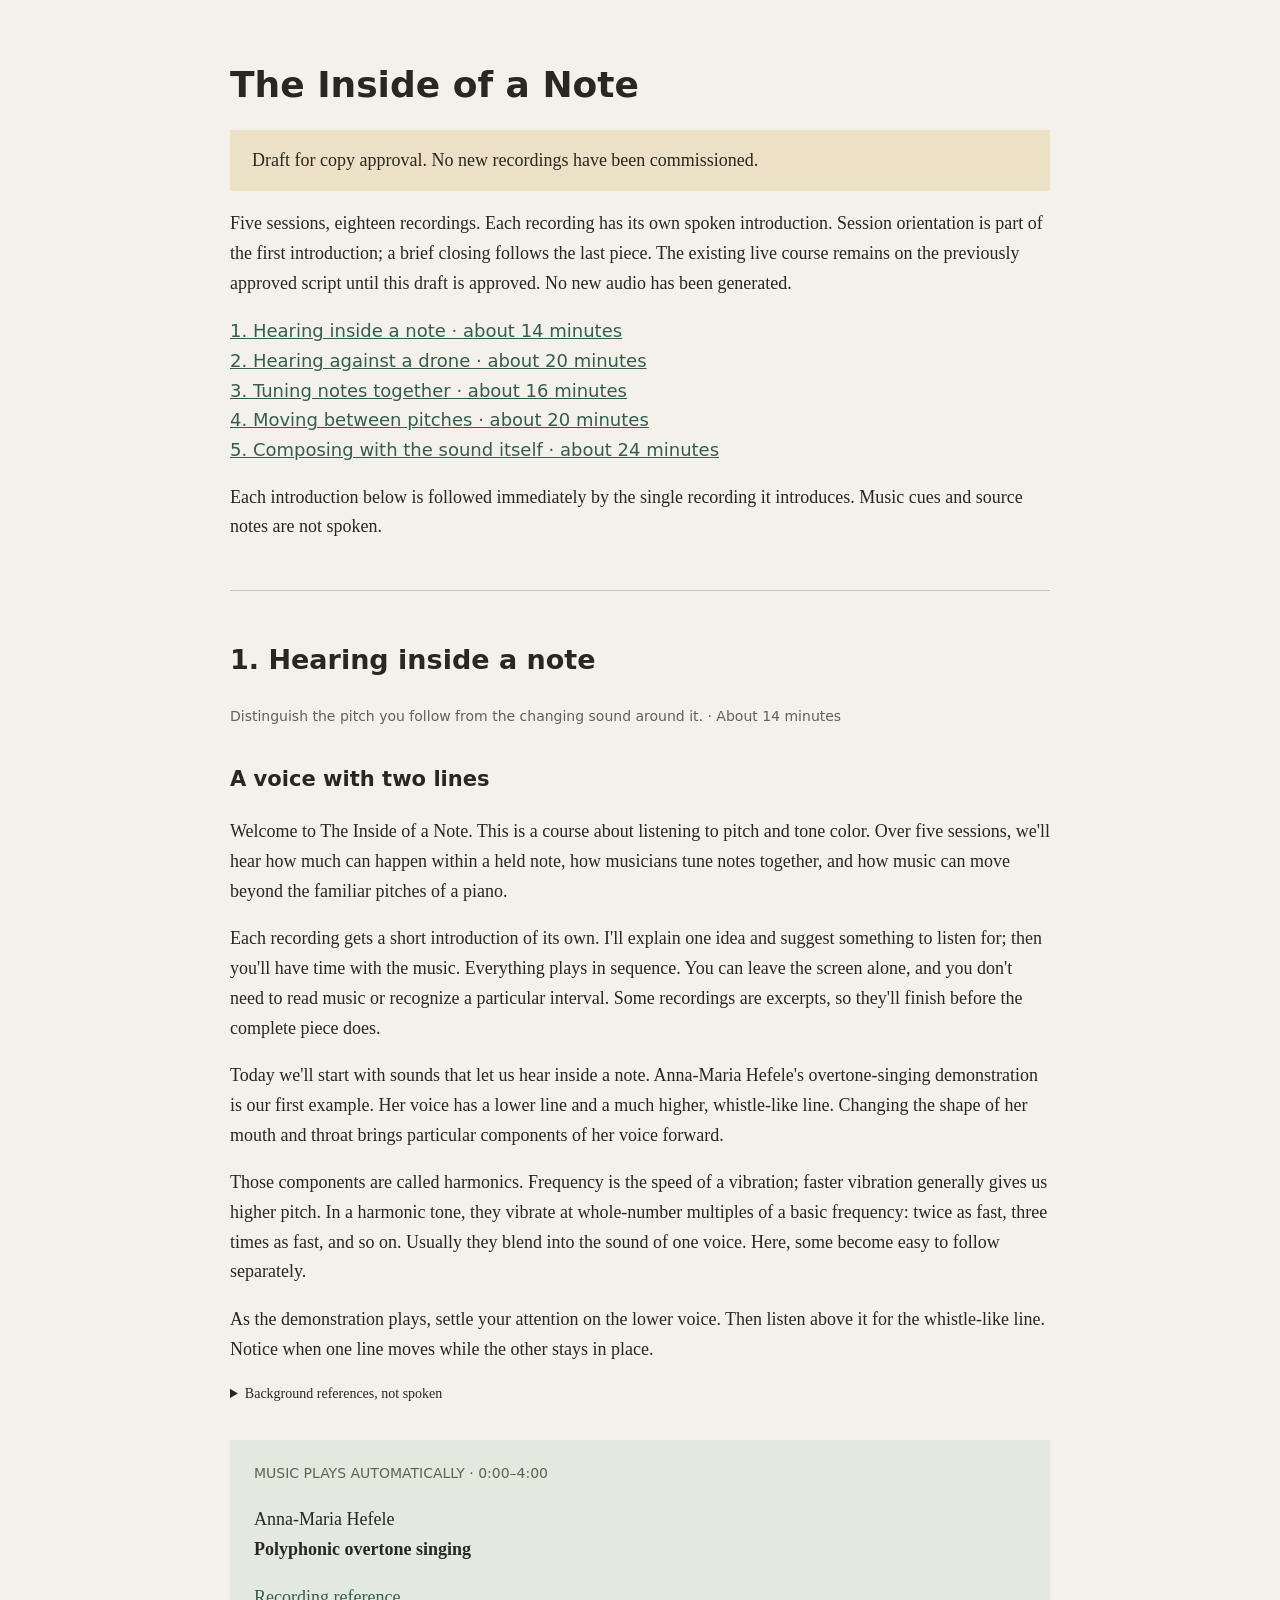
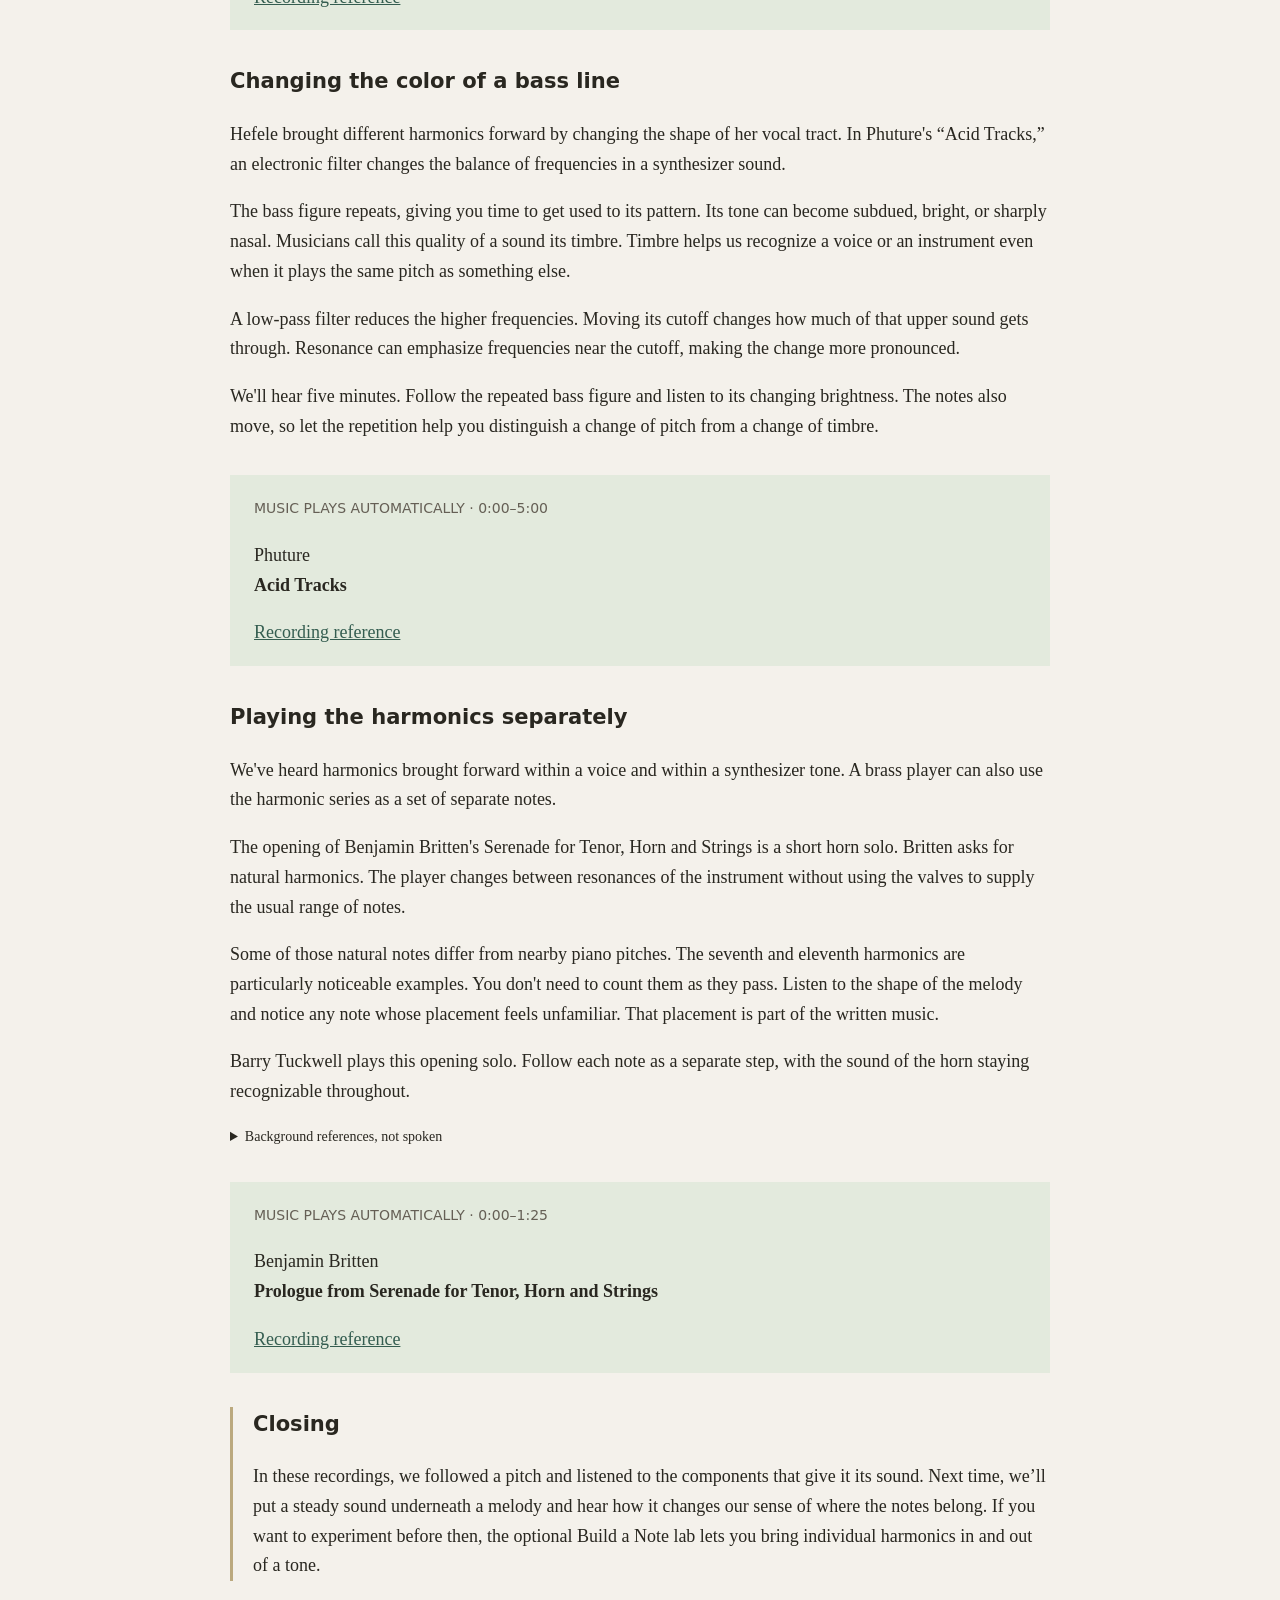
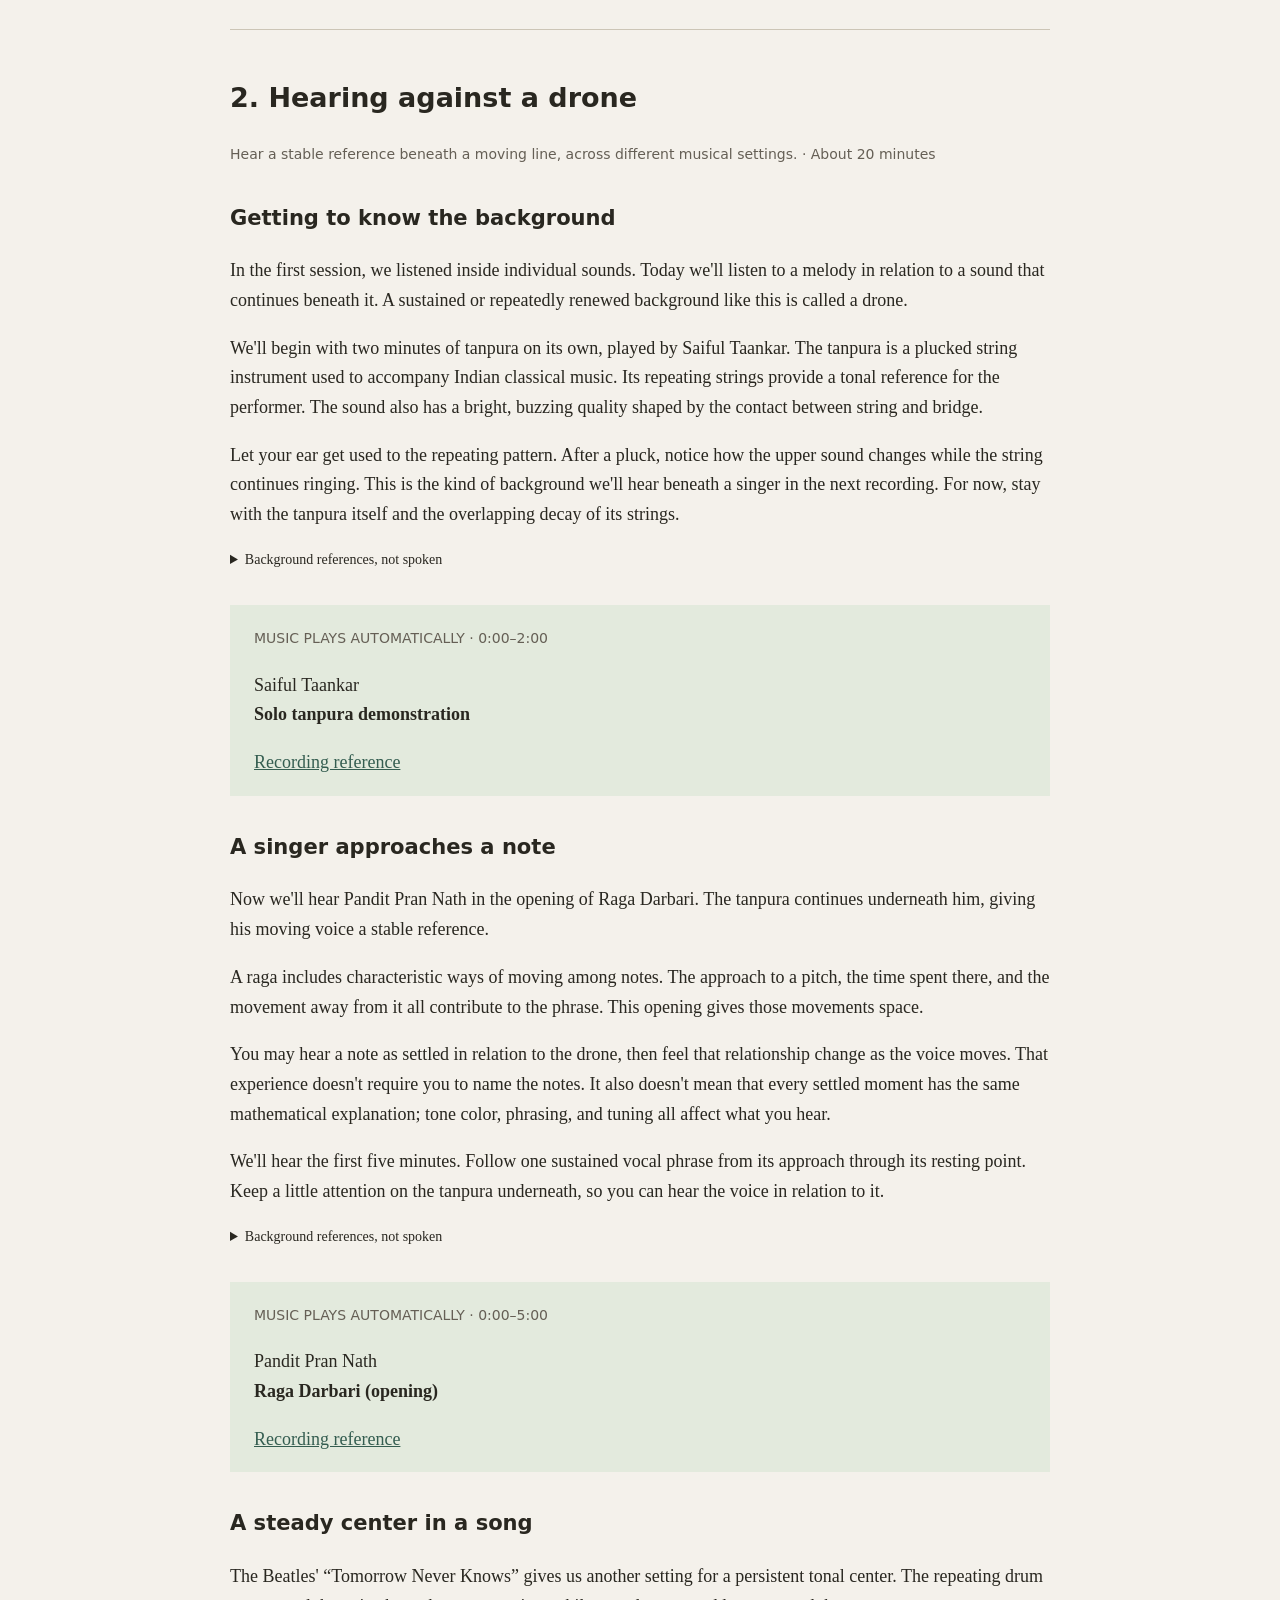
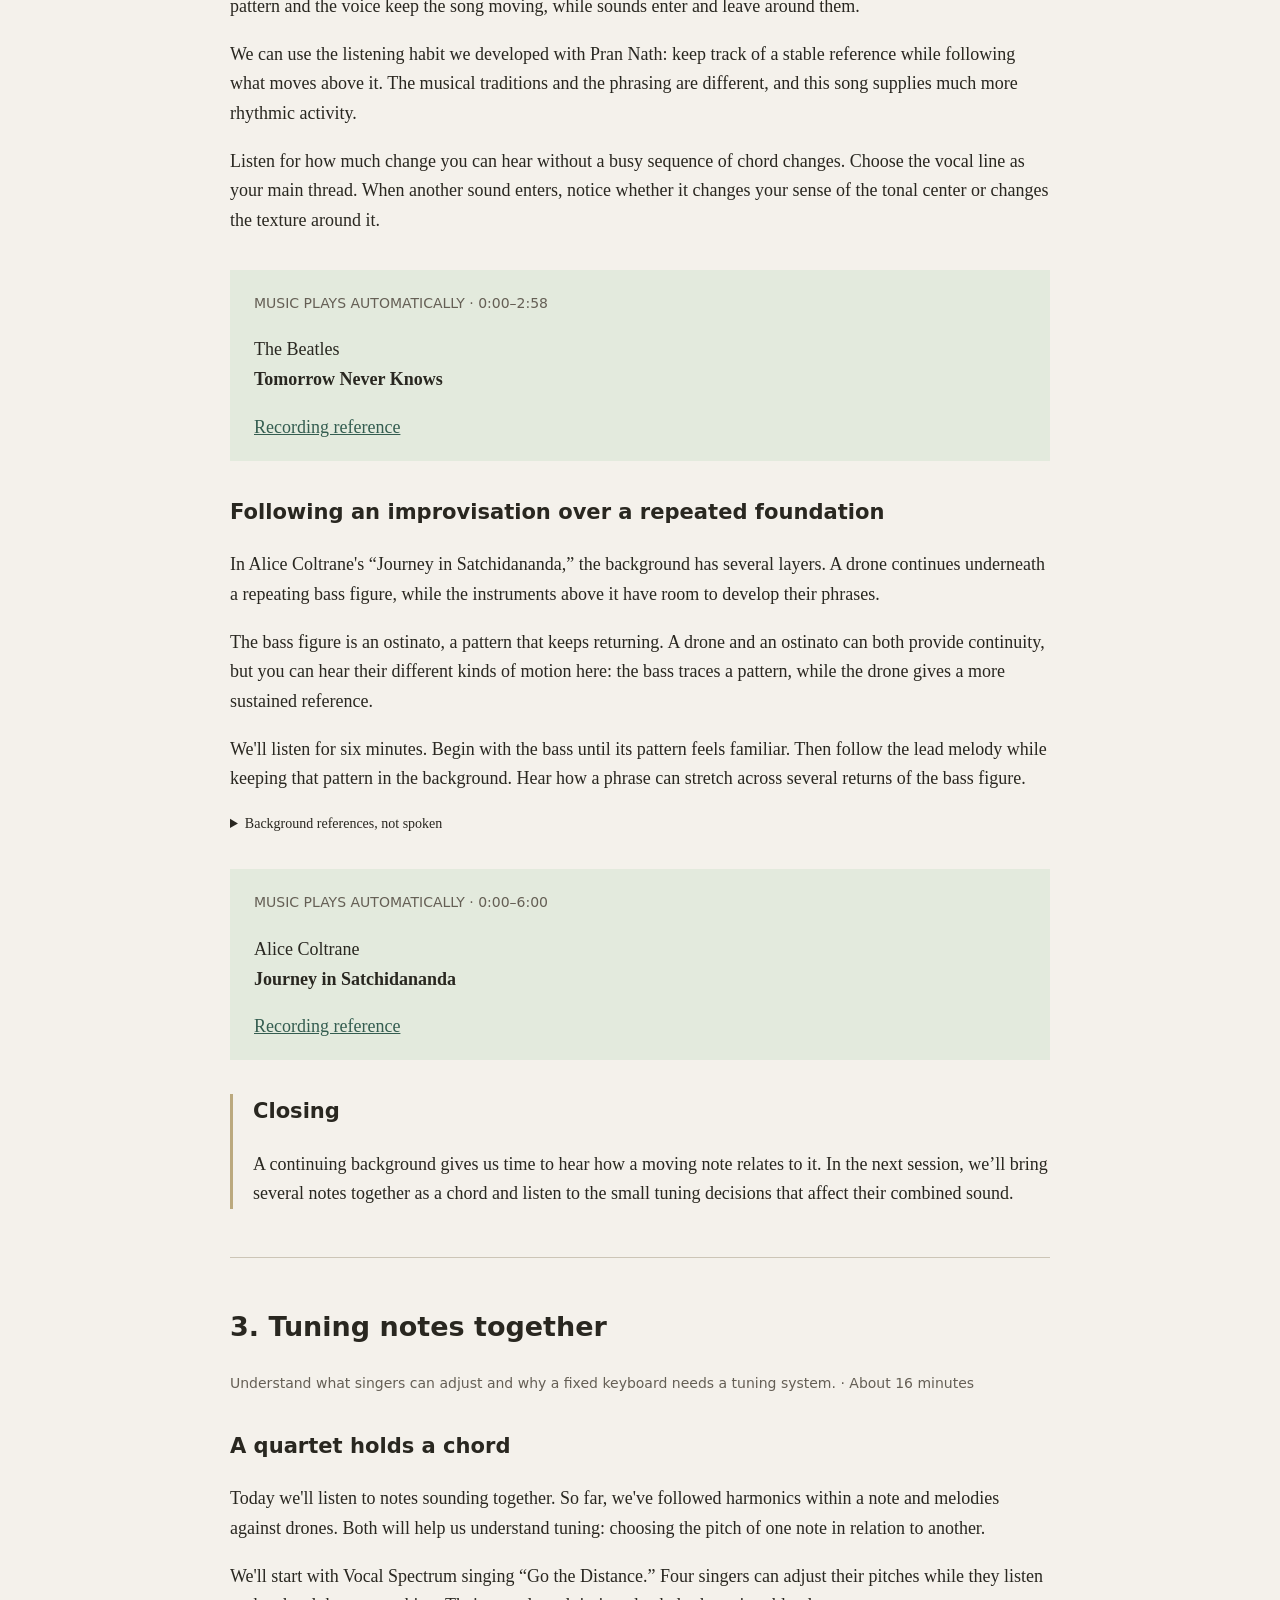
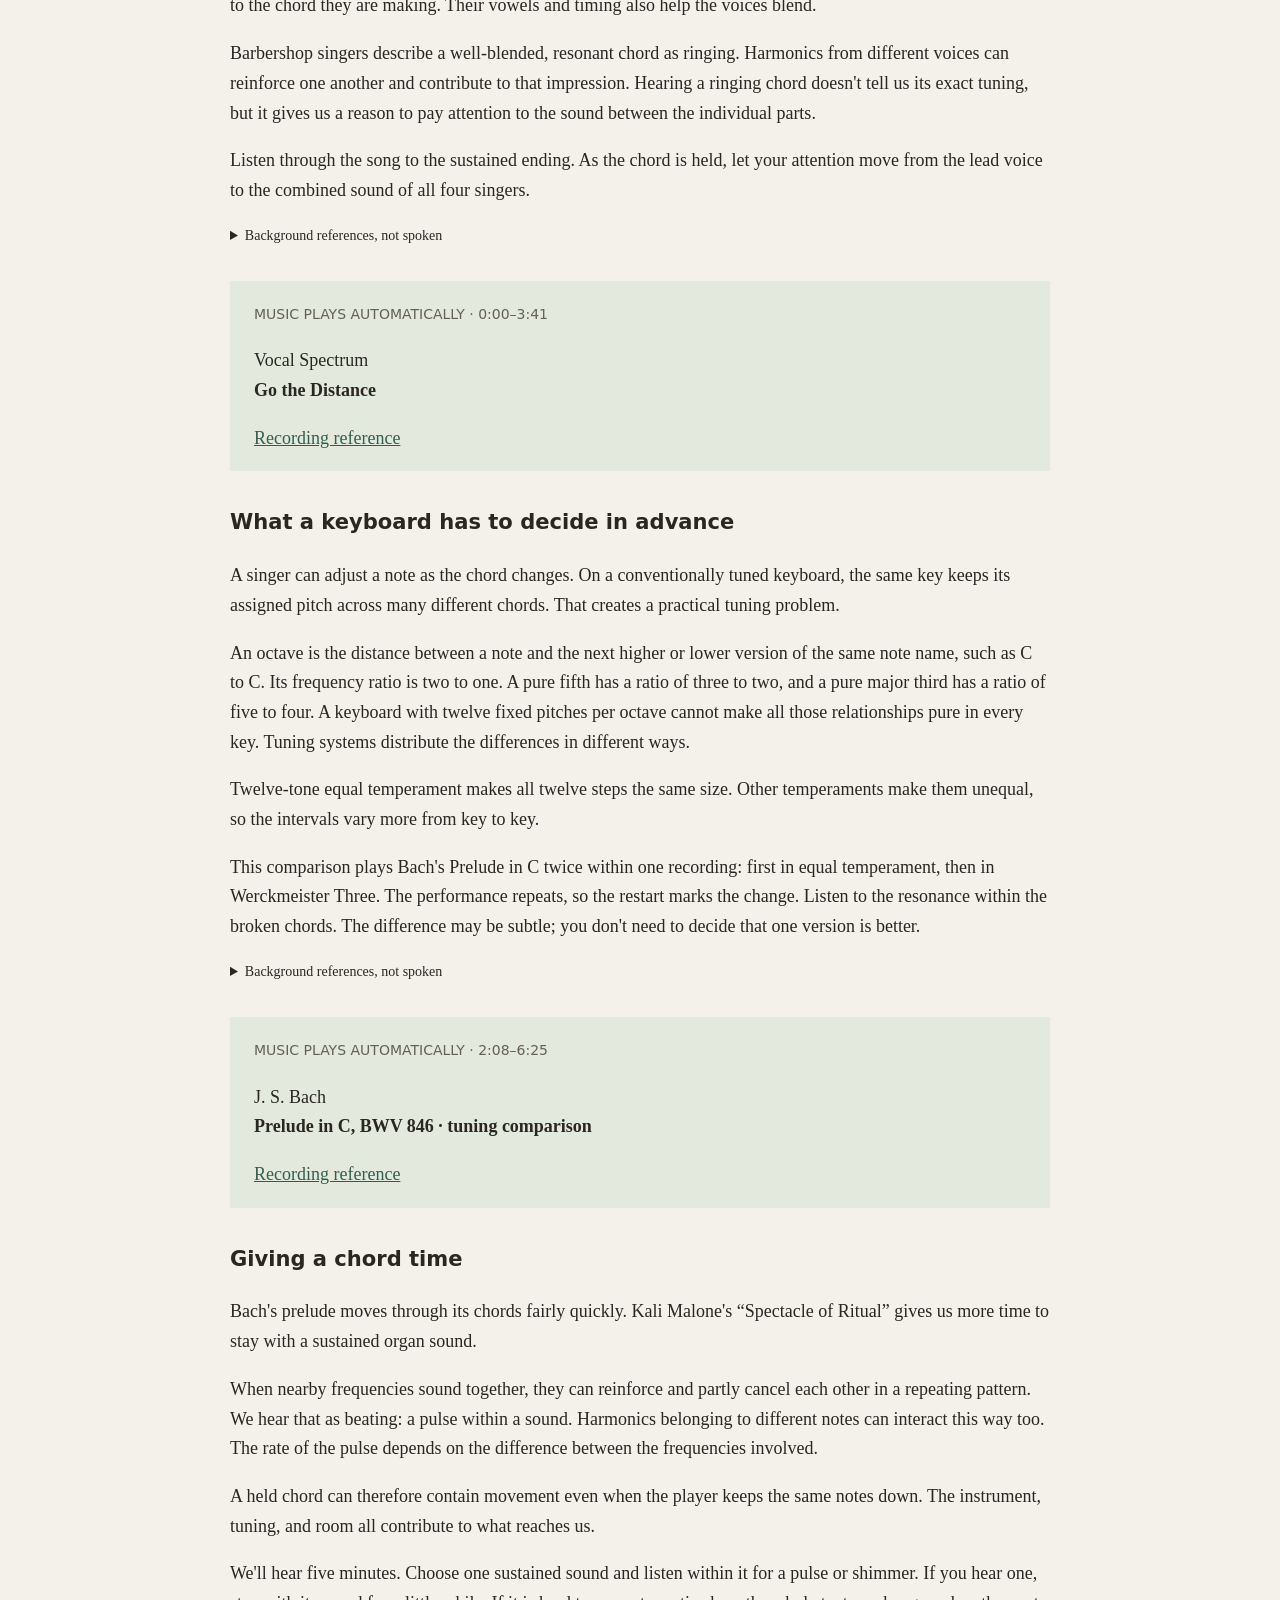
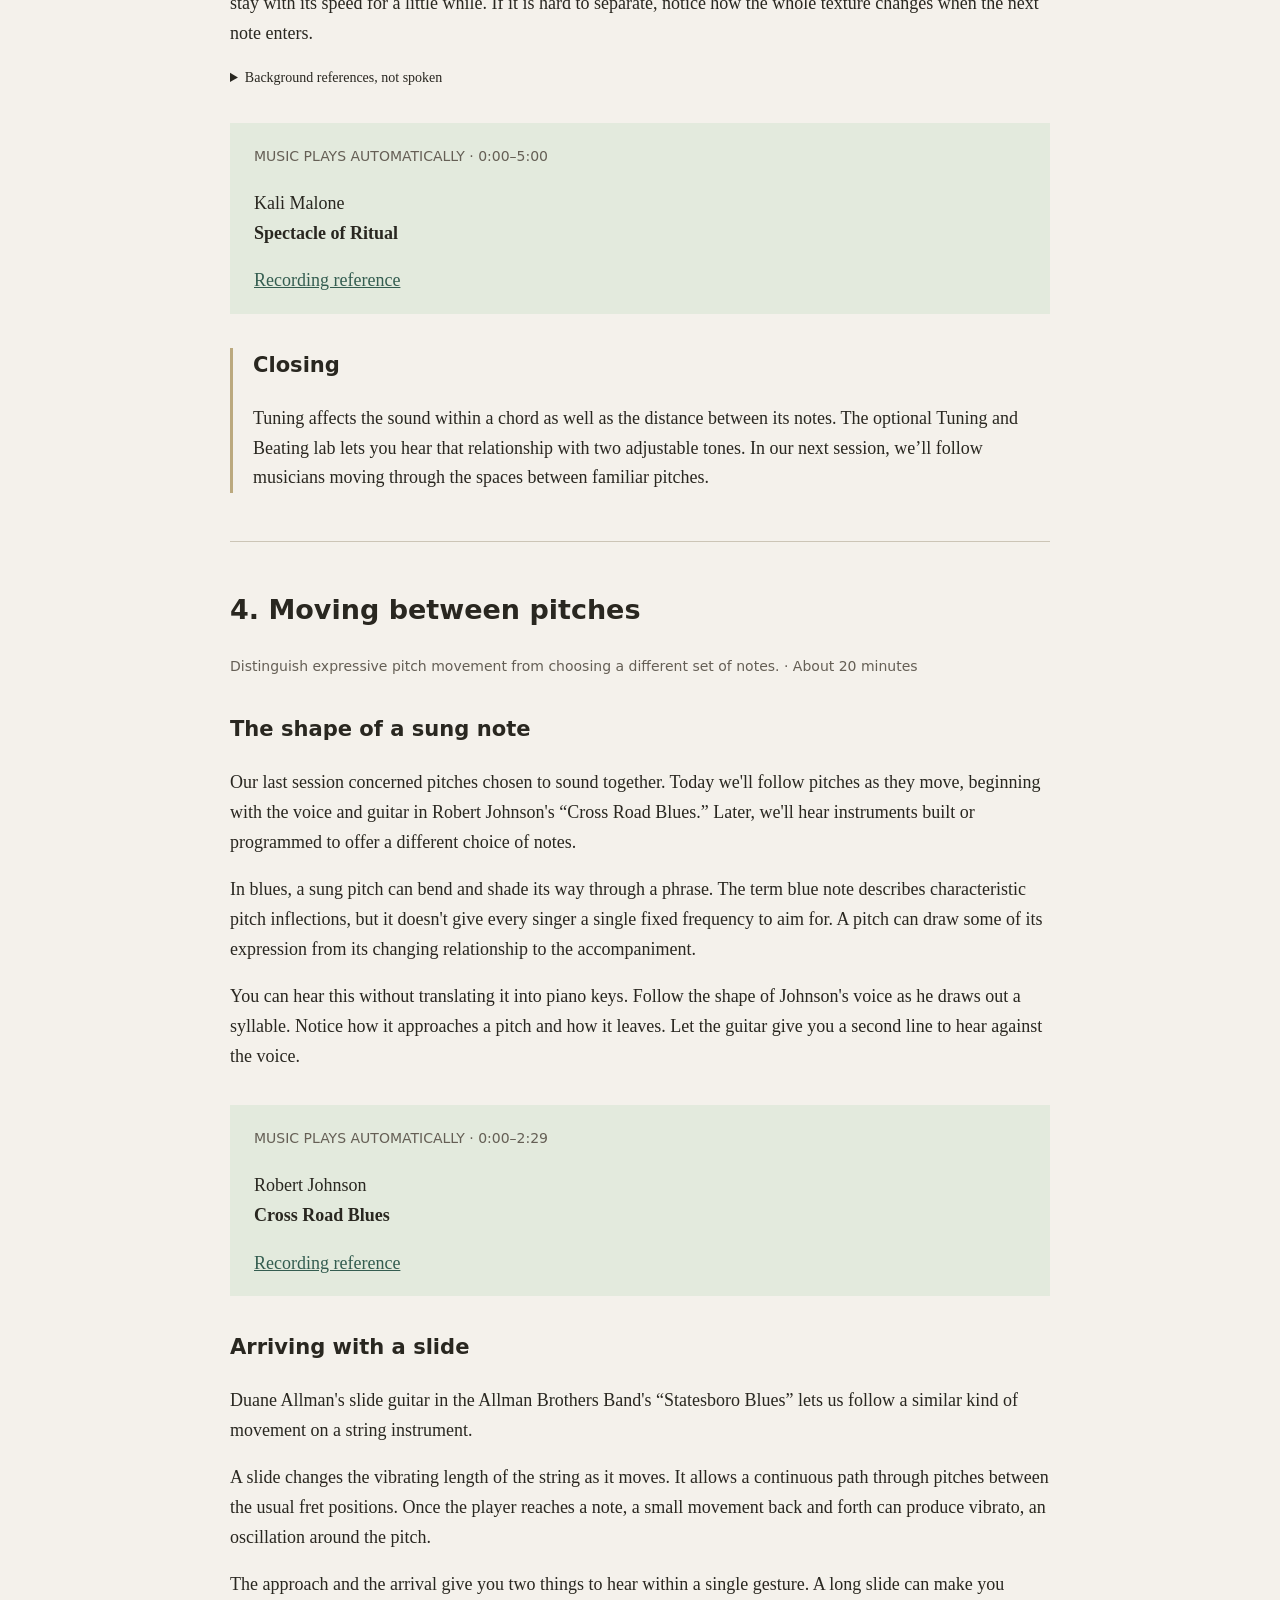
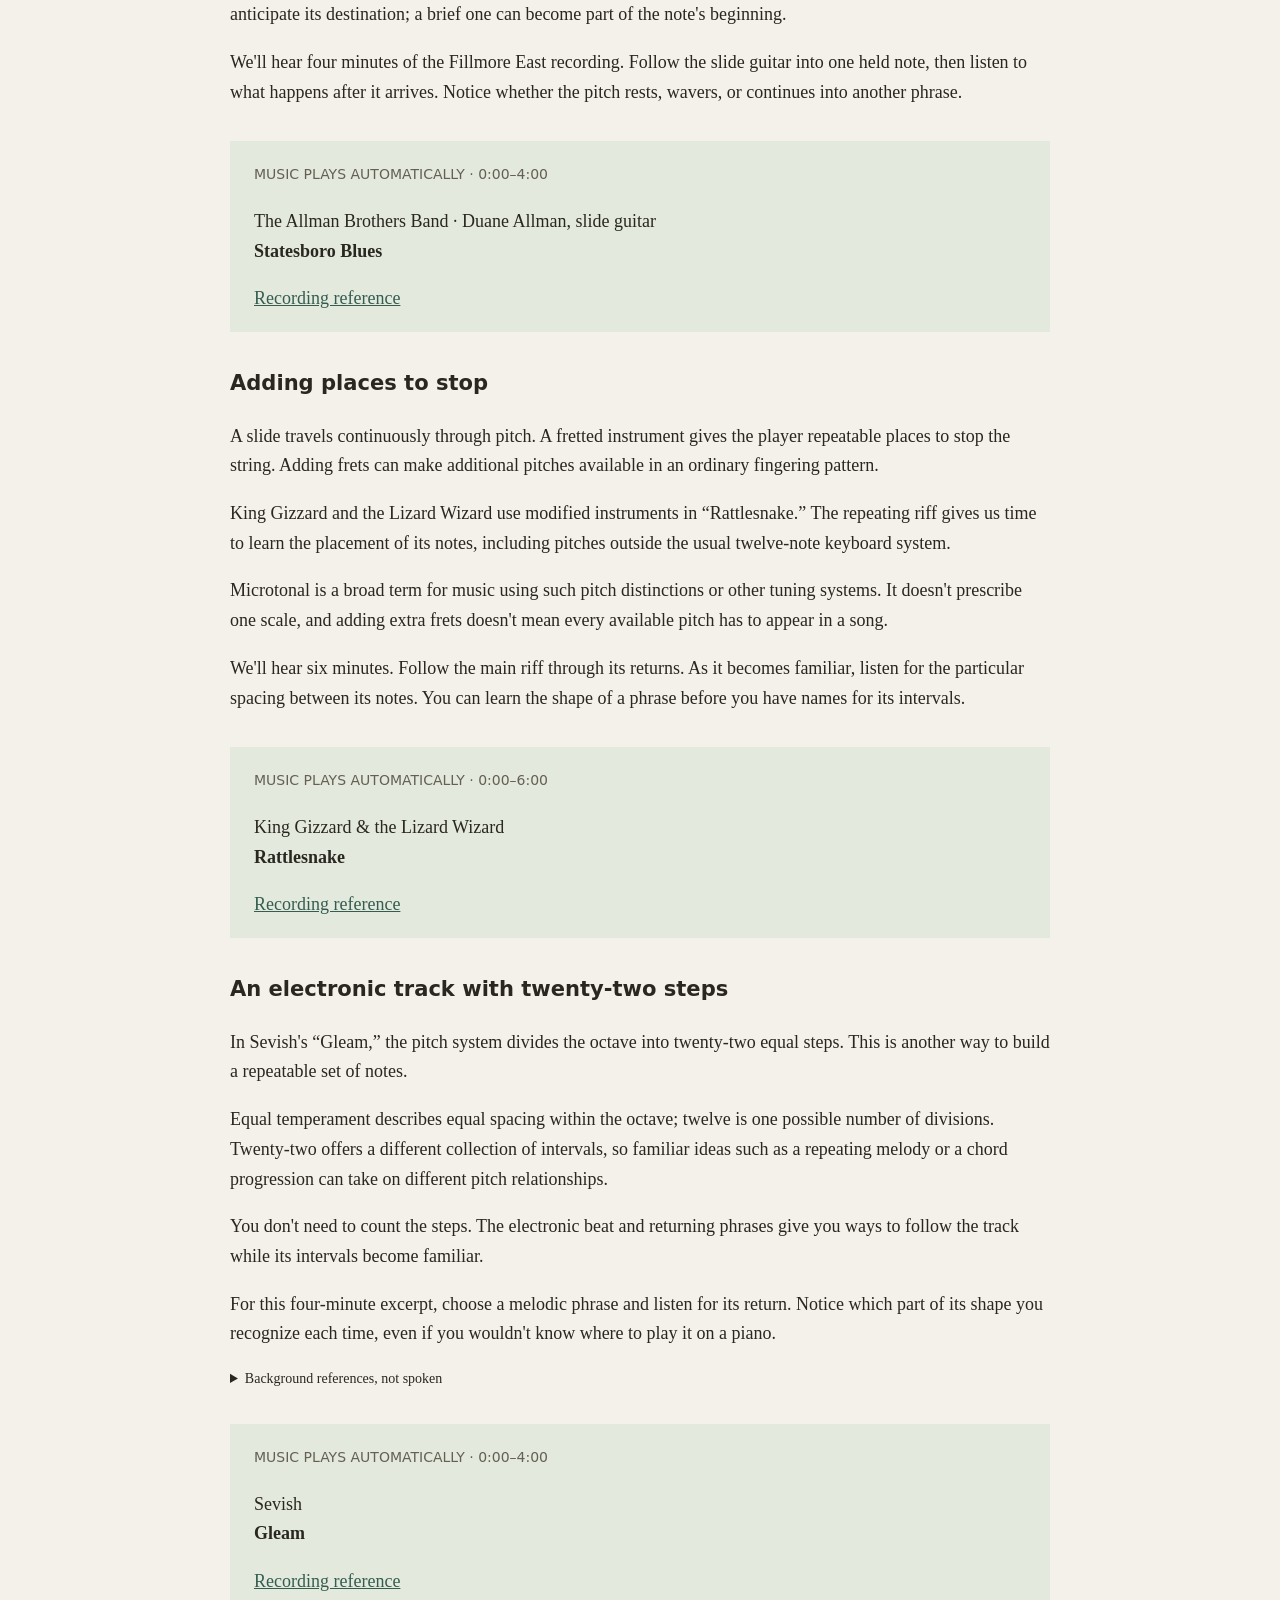
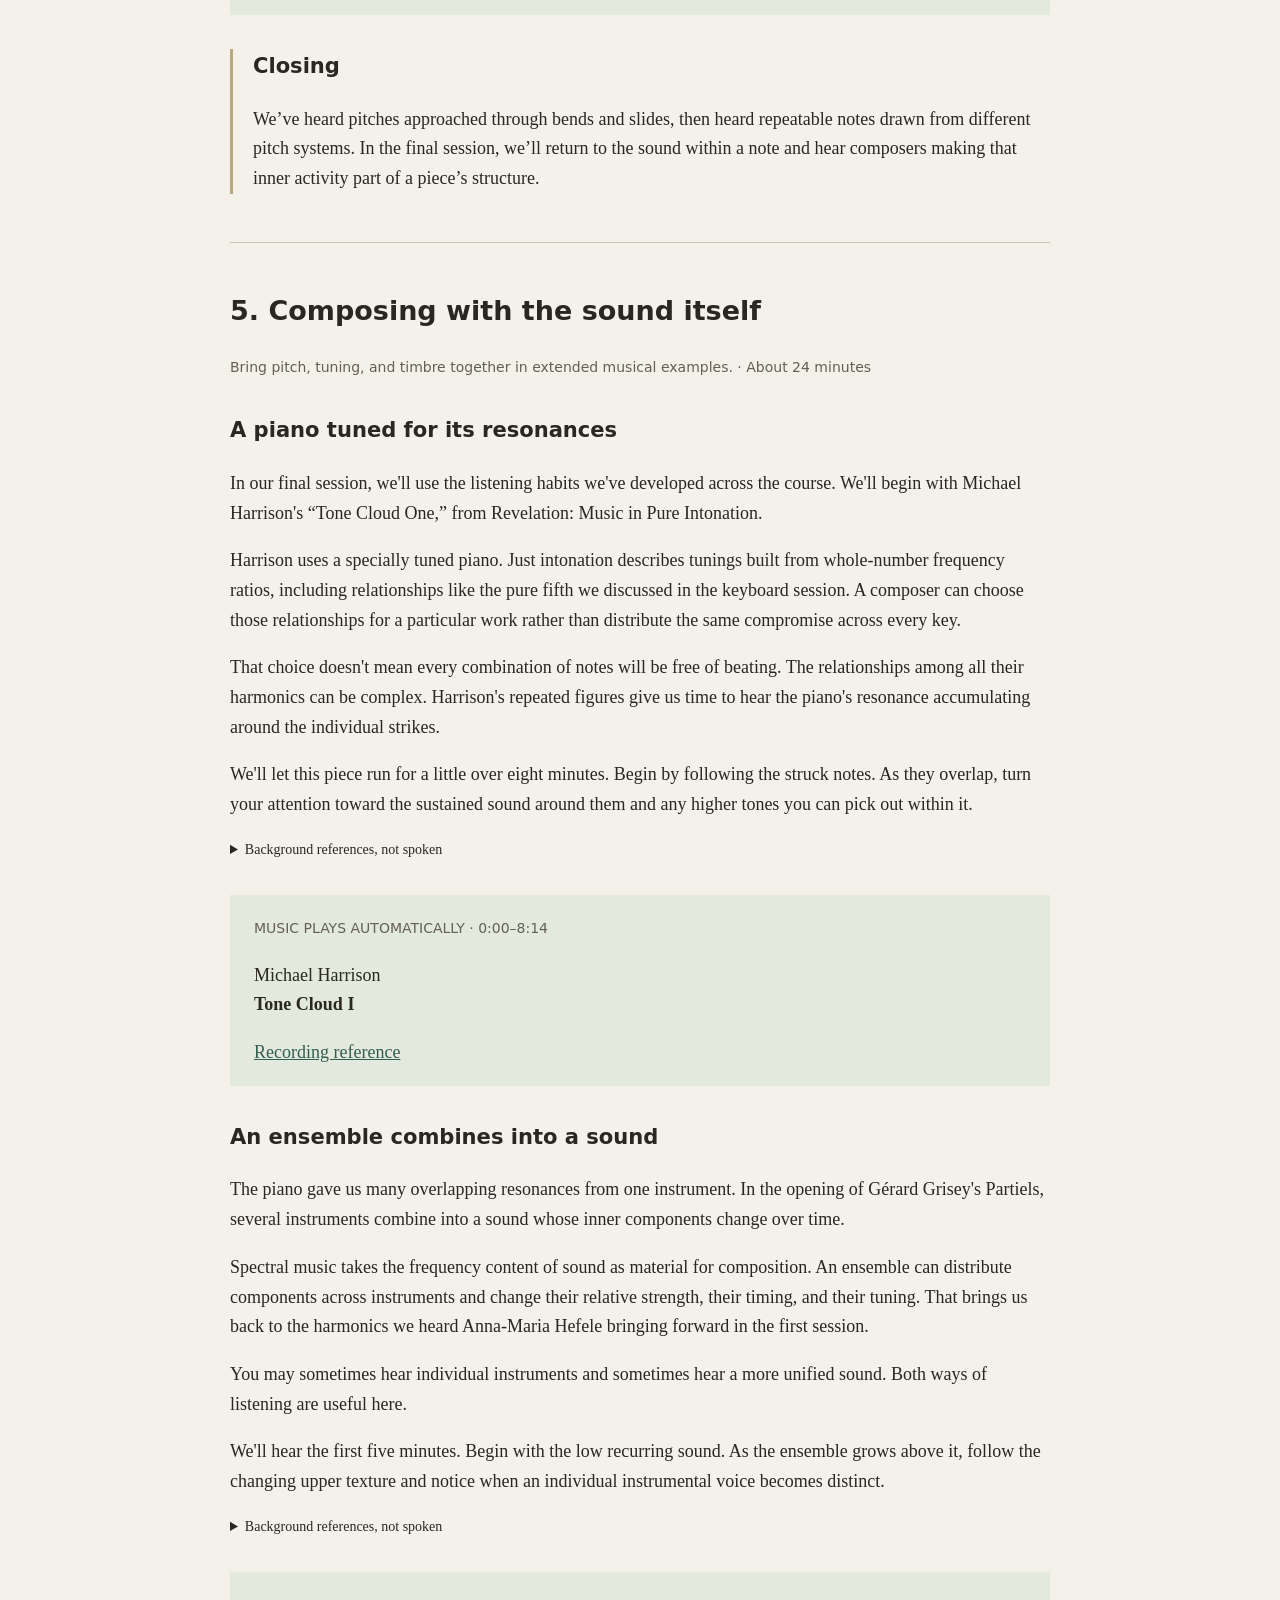
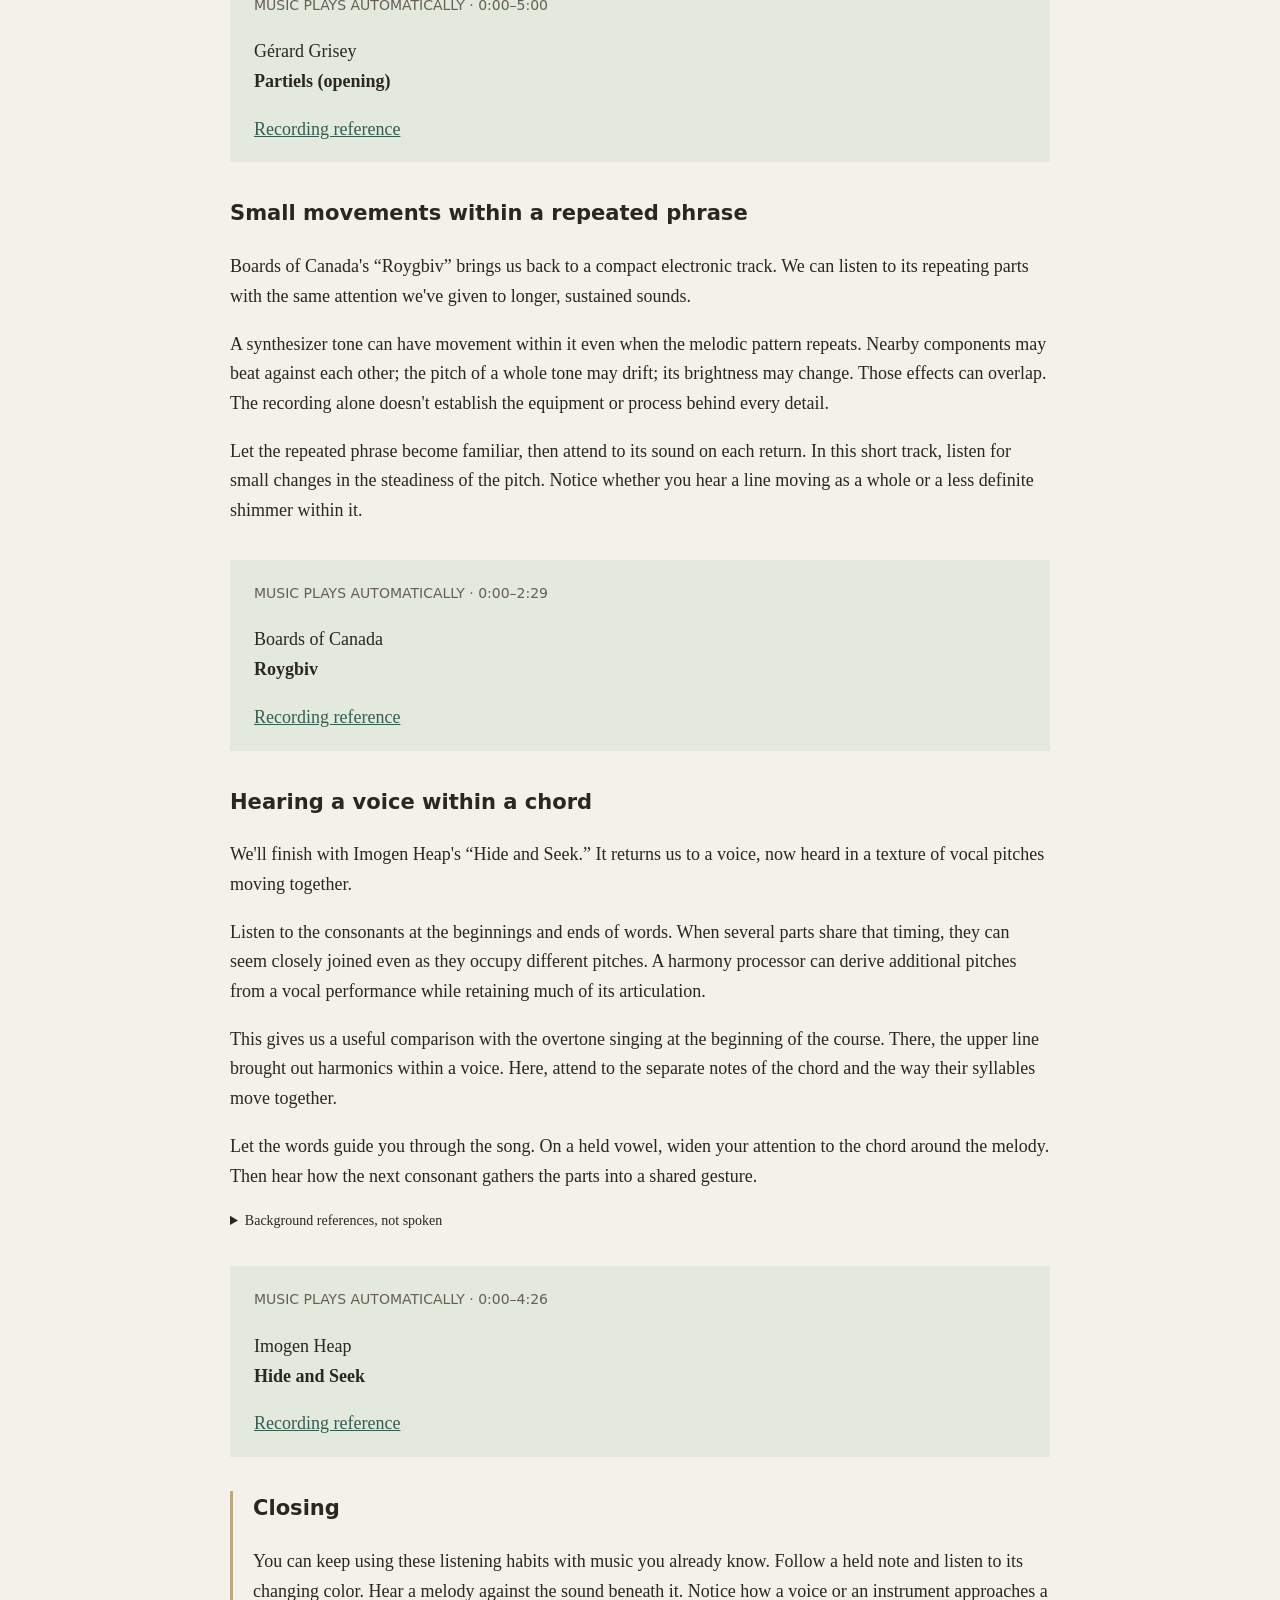
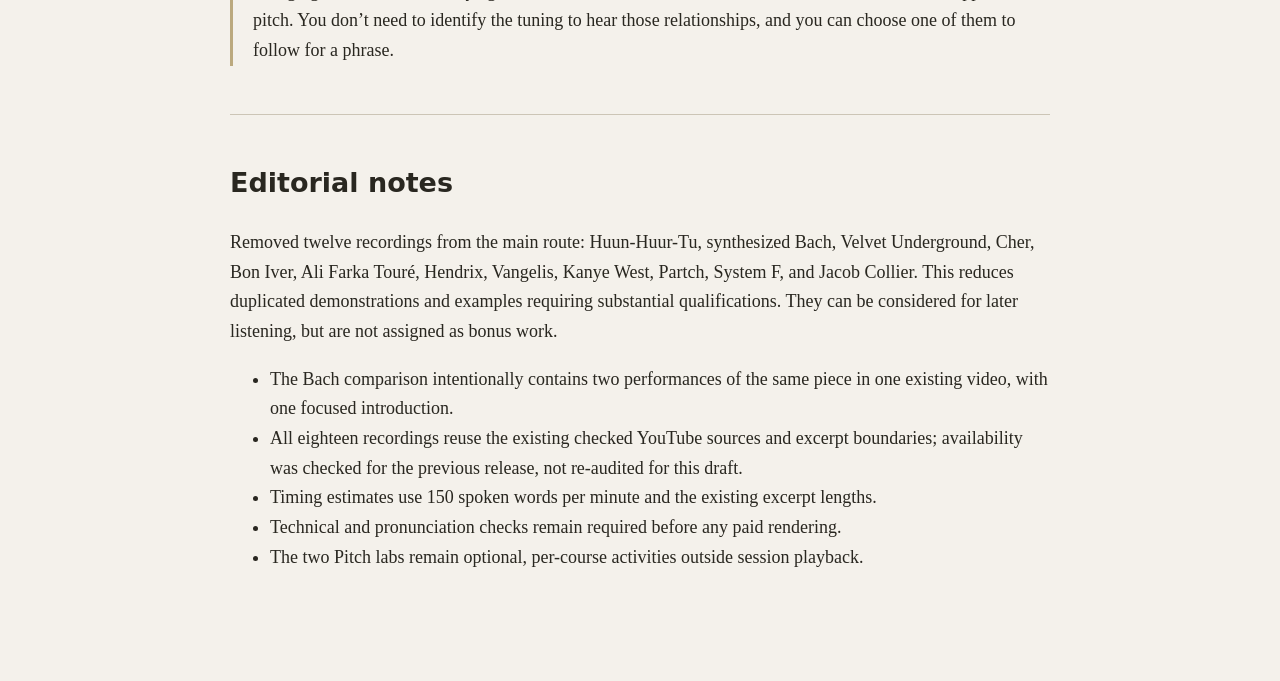
==== commit e1b5c1d2: "Redesign Pitch course draft around individual listening introductions" ====
--- a/pitch-review.html
+++ b/pitch-review.html
@@ -1 +1,167 @@
-<!doctype html><html lang="en"><meta charset="utf-8"><meta name="viewport" content="width=device-width,initial-scale=1"><title>Pitch curriculum — copy review</title><style>*{box-sizing:border-box}body{margin:0;background:#f4f1eb;color:#292720;font:18px/1.72 Georgia,serif}main{max-width:840px;margin:auto;padding:54px 28px 100px}h1,h2,h3,nav,.eyebrow,.meta,.notice,summary{font-family:system-ui,sans-serif}h1{font-size:46px;line-height:1.15;margin:10px 0}h2{font-size:29px;line-height:1.3;margin-top:12px}h3{font-size:21px;line-height:1.4}p{margin:0 0 1.1em}.deck{font-size:23px;color:#625d53}.eyebrow{text-transform:uppercase;letter-spacing:.1em;font-size:12px;color:#706548}.notice{background:#e8dfc8;padding:16px 20px;border-left:3px solid #8a7243;font-size:15px}.meta{font-size:13px;color:#736d61}section{border-top:1px solid #d5cfc3;margin-top:44px;padding-top:32px;scroll-margin-top:24px}article{margin:36px 0}nav{display:flex;flex-wrap:wrap;gap:8px 20px;padding:22px 0;font-size:14px}a{color:#486758;text-underline-offset:3px}.music{background:#e5eae1;border-left:3px solid #6d846b;padding:18px 24px;margin:26px 0}.music p:last-child{margin:0}.closing{border-left:3px solid #b8a982;padding-left:24px}details{font-size:14px;color:#625d53}summary{cursor:pointer}@media(max-width:550px){main{padding:30px 20px}h1{font-size:35px}}@media print{body{background:white;font-size:11pt}main{max-width:none;padding:0}nav{display:none}section{break-before:page}article,aside{break-inside:avoid}}</style><main><header><p class="eyebrow">Music Learn · Editorial review</p><h1>The Inside of a Note</h1><p class="deck">A guided course in pitch, tuning, and timbre</p><p class="notice">Approved for recording and shipping on October 7, 2026. This page preserves the approved copy.</p></header><section id="review"><h2>What changed in this draft</h2><p>The previous reads often began with an example before explaining the session’s purpose. This draft adds a course welcome, an orientation within each session’s first read, connections between blocks, and a short closing after the final recording of every session.</p><p>Every handoff names the recordings in playback order. Instructions work during one continuous listen. Labs are optional, and the narration no longer asks you to watch a demonstration, replay an excerpt, or remember an experiment you may not have done.</p><p>Technical terms arrive before they are used. Some detailed arithmetic and source disputes remain in the background notes rather than interrupting the spoken explanation. Existing recordings and excerpt windows are retained.</p><p>Proposed narration: 25 clips (18 revised reads, one welcome, six closings), compared with 20 currently. At 150 words per minute, this draft is about 39 min. These are text estimates, not an ElevenLabs quote. Approve the full copy before deciding what to record.</p></section><nav aria-label="Review sections"><a href="#welcome">Course welcome</a><a href="#s1">1. What a note is</a><a href="#s2">2. Drone and just intonation</a><a href="#s3">3. The compromise</a><a href="#s4">4. Between the keys</a><a href="#s5">5. Leaving the twelve</a><a href="#s6">6. Overtones as material</a></nav><section id="welcome"><p class="eyebrow">New · Spoken before Session 1</p><h2>Course welcome</h2><p>Welcome to The Inside of a Note. Over these six sessions, we&#x27;ll listen closely to pitch: how a voice makes a note, how musicians tune notes against each other, and what happens when they use pitches between the keys of a piano.</p><p>We&#x27;ll move from throat singing and electronic bass lines to Indian classical music, blues, barbershop, and experimental music. Each recording will help us hear a particular idea. We&#x27;ll start with the components of one note, listen to what happens when two notes meet, and then explore the different ways musicians organize those relationships.</p><p>You don&#x27;t need to read music or recognize intervals by name. I&#x27;ll explain the terms as we need them, introduce each recording, and give you something specific to listen for. Some differences will be easy to hear. Others may take time to become familiar. You can still follow the course if you don&#x27;t catch every detail on the first pass.</p><p>Once you press Play, the narration and music will continue in sequence. Longer pieces use selected excerpts, so a recording may end before the piece itself does. The next introduction will follow automatically.</p><p>There are also two optional listening labs. One lets you change the harmonics inside a tone; the other lets you adjust the tuning of two tones. You can try them after a session. Everything you need for the listening will be explained here.</p><p>We&#x27;ll begin with the sound of a single voice.</p></section><section id="s1"><p class="eyebrow">Session 1</p><h2>What a note is</h2><article><h3>1A · Hearing the harmonics</h3><p class="meta">Revised narration · about 2.1 min</p><p>In this first session, we&#x27;ll learn to hear some of the components that usually blend together into one note. We&#x27;ll begin with a singer, move to a synthesizer, and finish with a horn. Each example will help us connect the pitch of a note with its tone color, also called timbre.</p><p>Our first recording is Anna-Maria Hefele singing overtones. You&#x27;ll hear a low sung note and a much higher, whistle-like melody at the same time. She changes the shape of her vocal tract to bring out particular frequencies in her voice.</p><p>Those frequencies are present in ordinary singing too. We usually hear them together as one note. Frequency is how quickly something vibrates; hertz means vibrations per second. Higher frequencies generally give us higher pitches. In a harmonic sound, the components occur at whole-number multiples of a basic frequency, called the fundamental. If the fundamental is 100 hertz, the harmonics are at 100, 200, 300, 400 hertz, and so on. The fundamental counts as the first harmonic; the first overtone is the second harmonic.</p><p>Each of these components can be described as a sine wave, a smooth vibration at one frequency. Their relative strengths help explain why a voice and a trumpet can play the same pitch and sound different. The beginning of the note, the noise in it, and the way it changes also contribute. This pattern of whole-number multiples fits many musical tones, though sounds such as bells can have more complicated frequency relationships.</p><p>Hefele&#x27;s solo will play first for four minutes, followed by four minutes of Huun-Huur-Tu&#x27;s “Orphan&#x27;s Lament.” In the solo, follow the low voice, then turn your attention toward the upper whistle. In the group recording, listen for the vocal sound among the instruments. If the layers are difficult to separate, stay with the lower voice and notice when something brighter becomes audible above it.</p><details><summary>Background sources — not spoken</summary><ul><li><a href="https://overtone.academy/videos/">Hefele: demonstrations</a></li></ul></details></article><aside class="music"><span class="eyebrow">Music plays automatically · not spoken</span><p><strong>Anna-Maria Hefele</strong><br>Polyphonic overtone singing</p><p class="meta">Excerpt 0:00–4:00</p></aside><aside class="music"><span class="eyebrow">Music plays automatically · not spoken</span><p><strong>Huun-Huur-Tu</strong><br>Orphan&#x27;s Lament</p><p class="meta">Excerpt 0:00–4:00</p></aside><article><h3>1B · Changing the sound of a repeating phrase</h3><p class="meta">Revised narration · about 2 min</p><p>In the singing examples, we listened for individual harmonics within a voice. A synthesizer gives a musician direct control over the balance of those components. Now we&#x27;ll listen to what happens when that balance changes during a repeating phrase.</p><p>The first track will be Phuture&#x27;s “Acid Tracks.” Its bass figure repeats enough that you can learn its shape while its sound becomes brighter, more nasal, then more subdued. A large part of that movement comes from filtering.</p><p>A synthesizer can start with a waveform containing many harmonics. An ideal sawtooth has all the whole-number harmonics, with each successive one weaker than the last. A symmetric square wave has only the odd-numbered harmonics. These give a filter different starting sounds to work with.</p><p>A low-pass filter reduces frequencies above a chosen cutoff. Raising that cutoff lets more of the upper harmonics through. Resonance emphasizes frequencies near the cutoff, which can make the movement especially audible. The filter can change the tone while the underlying sequence keeps repeating. The bass notes themselves also move; you can listen for those two kinds of change separately.</p><p>This is called subtractive synthesis. Additive synthesis works by combining individual components and choosing their strengths. You can try this later in the optional Build a Note lab.</p><p>After Phuture, we will hear a synthesized performance of Bach&#x27;s Sinfonia to Cantata Number 29, made by the musician demian as a tribute to Wendy Carlos. Several musical lines need to remain distinct. Their different attacks, sustained sounds, and harmonic balances help you follow them through the arrangement.</p><p>We&#x27;ll hear five minutes of “Acid Tracks,” then demian&#x27;s synthesized Bach performance. In Phuture, follow the repeating bass figure while its brightness changes. In Bach, choose one musical line and notice which qualities of its sound help you follow it through the arrangement.</p><details><summary>Background sources — not spoken</summary><ul><li><a href="https://www.wendycarlos.com/+sobox.html">Carlos: recording and track listing</a></li><li><a href="https://www.youtube.com/watch?v=oEgzFxEPitA">demian: synthesized Bach performance and credits</a></li></ul></details></article><aside class="music"><span class="eyebrow">Music plays automatically · not spoken</span><p><strong>Phuture</strong><br>Acid Tracks</p><p class="meta">Excerpt 0:00–5:00</p></aside><aside class="music"><span class="eyebrow">Music plays automatically · not spoken</span><p><strong>demian · The Grotto Electrasynth-O-Magneticpolyphonic Orchestra</strong><br>Sinfonia to Cantata No. 29 (synthesized)</p><p class="meta">Excerpt 0:00–3:25</p></aside><article><h3>1C · The horn’s natural harmonics</h3><p class="meta">Revised narration · about 1.9 min</p><p>We&#x27;ve used harmonics to understand why sounds have different colors. They also help explain which pitches an instrument can produce. For our last example, we&#x27;ll hear the solo horn at the beginning of Britten&#x27;s Serenade.</p><p>Britten asks the player to use natural harmonics, without the usual adjustments to bring them into conventional tuning. Some intervals may sound unfamiliar if you&#x27;re used to hearing them on a piano. We&#x27;ll return to that difference in the next two sessions.</p><p>A brass player&#x27;s lips interact with the air inside the instrument. For a given length of tubing, that air column has a series of resonances, approximately following the harmonic series. The player can move among them by changing how the lips vibrate. Valves change the effective tube length; the hand and lips can also adjust individual pitches.</p><p>The distance between two pitches is called an interval. An octave is the interval made by doubling a frequency. Other intervals have names such as fifth and third; the harmonic series gives us particular versions of them. The third harmonic, brought down an octave, makes a fifth above the fundamental. Its frequency ratio is three to two. The fifth harmonic gives a major third at five to four. The seventh gives a seventh at seven to four, lower than the corresponding piano interval. Another higher harmonic falls between two neighboring piano notes. You can hear the difference without knowing its number.</p><p>The short Prologue will play next. Listen to the shape of the horn phrase, and notice any notes whose tuning surprises you. You don&#x27;t need to identify the harmonic numbers by ear. We&#x27;re beginning to hear why a familiar instrument and a piano can give us different versions of an interval.</p><details><summary>Background sources — not spoken</summary><ul><li><a href="https://www.boosey.com/pages/cr/catalogue/cat_detail?=&amp;langid=1&amp;musicid=3880">Britten’s publisher: natural harmonics</a></li></ul></details></article><aside class="music"><span class="eyebrow">Music plays automatically · not spoken</span><p><strong>Benjamin Britten</strong><br>Prologue from Serenade for Tenor, Horn and Strings</p><p class="meta">Excerpt 0:00–1:25</p></aside><article class="closing"><p class="eyebrow">After the final music excerpt</p><h3>Session closing</h3><p>We&#x27;ve now heard harmonics in three settings: a voice, synthesized music, and a horn. We listened to how their balance changes tone color, and how their frequencies can also provide a set of pitches to play.</p><p>Next time, we&#x27;ll hold one sound steady and listen to another against it. That will let us hear tuning as a relationship between sounds. If you&#x27;d like to experiment before then, the Build a Note lab lets you change the balance of harmonics in a tone.</p></article></section><section id="s2"><p class="eyebrow">Session 2</p><h2>Drone and just intonation</h2><article><h3>2A · Singing with a tanpura</h3><p class="meta">Revised narration · about 2.2 min</p><p>Last session, we listened inside one note. This time we&#x27;ll listen to a note in relation to another sound that keeps going underneath it. A sustained reference, called a drone, makes small changes in tuning easier to hear.</p><p>We&#x27;ll begin with a tanpura, then a singer performing over a drone. Later, we&#x27;ll hear sustained sounds in rock, jazz, and organ music. By the end, you&#x27;ll have a way to listen both for a stable pitch reference and for movement within a held combination of notes.</p><p>The tanpura recording comes first. Each pluck has a buzzing edge, followed by a sound that changes as it fades. Successive plucks overlap, giving a singer a continuing reference.</p><p>In Hindustani music, the tonal reference is Sa. Its pitch is chosen for the performer. A common tanpura tuning includes Sa and Pa, the fifth, repeated across octaves; some ragas call for a different arrangement. The buzz, called jivari, comes from the string&#x27;s interaction with the shaped bridge. It helps give the instrument its changing upper resonance.</p><p>When a singer holds a note against the drone, we can hear the relationship between them. In a pure fifth, the upper note vibrates three times for every two vibrations of the lower one. The lower note&#x27;s third harmonic and the upper note&#x27;s second harmonic then coincide. If those harmonics are slightly apart, they produce a pulsing sound called beating. As they approach each other, the pulsing slows.</p><p>Just intonation describes intervals through whole-number ratios like this. It can help us understand particular moments of resonance. A raga also has its own melodic movements, ornaments, and ways of approaching a note, which take more than a ratio to describe.</p><p>We&#x27;ll hear two minutes of tanpura on its own, followed by the opening five minutes of Pran Nath&#x27;s Raga Darbari. First get used to the sustained sound. When the voice enters in the second recording, keep some attention on the drone underneath it. Listen for how the singer&#x27;s longer notes relate to that reference.</p><details><summary>Background sources — not spoken</summary><ul><li><a href="https://www.melafoundation.org/JARE_Pgm_PPN%20JULY%202018%20R1.pdf">MELA: Pran Nath discography</a></li></ul></details></article><aside class="music"><span class="eyebrow">Music plays automatically · not spoken</span><p><strong>Saiful Taankar</strong><br>Solo tanpura demonstration</p><p class="meta">Excerpt 0:00–2:00</p></aside><aside class="music"><span class="eyebrow">Music plays automatically · not spoken</span><p><strong>Pandit Pran Nath</strong><br>Raga Darbari (opening)</p><p class="meta">Excerpt 0:00–5:00</p></aside><article><h3>2B · Songs that stay near one chord</h3><p class="meta">Revised narration · about 1.5 min</p><p>The tanpura gave the singer a sustained reference while the melody moved around it. We&#x27;ll keep listening for that relationship as we move into two rock songs. The musical traditions and tuning practices differ, but the relatively steady foundation gives us a useful comparison.</p><p>First comes the Beatles&#x27; “Tomorrow Never Knows.” The percussion keeps returning while sounds enter and leave around the voice. Much of the movement comes from those changes in the arrangement.</p><p>The viola in the Velvet Underground&#x27;s “Venus in Furs” gives us another sustained sound to follow. You can hear the bow working against the strings, with a roughness that continues underneath the song. Pay attention to how that texture affects the passage even when it doesn&#x27;t offer a new melody.</p><p>The viola player, John Cale, had also worked in the Theatre of Eternal Music, the ensemble we&#x27;ll return to with La Monte Young. That connection gives us a way to follow sustained tones from an experimental music practice into a rock arrangement. Here they sit alongside the voice, percussion, and the structure of a song.</p><p>“Tomorrow Never Knows” will play first, followed by an excerpt from “Venus in Furs.” In the Beatles, follow the repeating foundation while new sounds enter around it. In the Velvet Underground, listen for the viola&#x27;s sustained texture underneath the voice. Notice how each song keeps moving while remaining close to a tonal center.</p><details><summary>Background sources — not spoken</summary><ul><li><a href="https://www.melafoundation.org/theatre.pdf">Young and Zazeela: Theatre of Eternal Music notes</a></li></ul></details></article><aside class="music"><span class="eyebrow">Music plays automatically · not spoken</span><p><strong>The Beatles</strong><br>Tomorrow Never Knows</p><p class="meta">Excerpt 0:00–2:58</p></aside><aside class="music"><span class="eyebrow">Music plays automatically · not spoken</span><p><strong>The Velvet Underground</strong><br>Venus in Furs</p><p class="meta">Excerpt 0:00–5:00</p></aside><article><h3>2C · Hearing the beats between tones</h3><p class="meta">Revised narration · about 1.9 min</p><p>So far, we&#x27;ve followed the melody and texture above a sustained sound. Now we&#x27;ll pay closer attention to a slower movement that can occur within two tones held together. This pulsing is called beating.</p><p>If two steady tones sound at 200 and 202 hertz, their combined sound grows louder and softer about twice a second. Bring their frequencies closer, and the pulsing slows. The Tuning &amp; Beating lab lets you try this later; you don&#x27;t need to open it now.</p><p>Beating can also occur between the harmonics of two different notes. Even when the main pitches are well apart, some upper components may lie close together. Small tuning adjustments can change that pulsing, which is one reason a held chord may sound more settled as musicians adjust their notes.</p><p>Our two recordings give you different settings in which to listen to sustained sound. In Alice Coltrane&#x27;s “Journey in Satchidananda,” a drone remains underneath the bass, percussion, harp, and saxophone. Follow that reference while the other parts move around it.</p><p>Kali Malone&#x27;s “Spectacle of Ritual” holds organ tones long enough for smaller changes to become noticeable. The 2025 edition&#x27;s notes identify the organ&#x27;s temperament as Kirnberger III. We&#x27;ll discuss unequal temperaments in the next session. For now, it means the intervals aren&#x27;t all adjusted in the same way, so different combinations can produce different beating patterns.</p><p>We&#x27;ll hear an excerpt from “Journey in Satchidananda,” then “Spectacle of Ritual.” In Coltrane, keep track of the drone underneath the improvisation. In Malone, stay with one held combination and listen for a slow pulse within it. The movement may be subtle; concentrate on a sustained moment rather than trying to identify the tuning by ear.</p><details><summary>Background sources — not spoken</summary><ul><li><a href="https://www.impulserecords.com/releases-archive/journey-satchidananda/">Impulse: Coltrane album</a></li><li><a href="https://kalimalone.bandcamp.com/album/the-sacrificial-code-2025-edition">Malone: edition and tuning notes</a></li></ul></details></article><aside class="music"><span class="eyebrow">Music plays automatically · not spoken</span><p><strong>Alice Coltrane</strong><br>Journey in Satchidananda</p><p class="meta">Excerpt 0:00–6:00</p></aside><aside class="music"><span class="eyebrow">Music plays automatically · not spoken</span><p><strong>Kali Malone</strong><br>Spectacle of Ritual</p><p class="meta">Excerpt 0:00–5:00</p></aside><article class="closing"><p class="eyebrow">After the final music excerpt</p><h3>Session closing</h3><p>A drone gave us a continuing pitch reference. We also listened for beating: the pulsing that can occur when frequencies lie close together. These give us two ways to pay attention to tuning in a performance.</p><p>In the next session, we&#x27;ll hear why a keyboard needs to distribute small tuning adjustments across its notes, and compare that with the freedom singers have to adjust a chord. The optional Tuning &amp; Beating lab lets you slow the pulse between two tones until their frequencies meet.</p></article></section><section id="s3"><p class="eyebrow">Session 3</p><h2>The compromise</h2><article><h3>3A · Tuning a keyboard</h3><p class="meta">Revised narration · about 2.5 min</p><p>In the last session, we heard how a sustained reference can help us notice tuning, and how nearby frequencies produce beating. A singer can adjust a note from moment to moment. A keyboard presents a different problem: its pitches need to work across many different chords.</p><p>This session looks at the compromises involved. We&#x27;ll compare two keyboard tunings in Bach, listen to a quartet adjusting its voices, and finish with software that changes the pitch of a recorded voice.</p><p>Suppose you&#x27;re tuning a keyboard by ear, using a series of pure fifths. After twelve fifths, the note name comes back to where you started. The pitch, however, ends up slightly higher than the starting note&#x27;s octaves.</p><p>That small difference is called the Pythagorean comma. It is a little less than a quarter of the distance between neighboring piano notes, which we call a semitone. Twelve pure fifths don&#x27;t fit into seven octaves. A keyboard with twelve notes per octave needs some adjustment, and different tuning systems place it in different intervals.</p><p>Quarter-comma meantone narrows the fifths enough to give selected major thirds a pure five-to-four ratio. On a conventional twelve-note layout, this leaves a very wide closing fifth, known as the wolf. Some keys work well; others run into that interval. Additional keys can extend the useful range.</p><p>Circulating well temperaments spread the adjustment so that all keys can be used, while retaining differences among them. Equal temperament distributes the octave into twelve equal steps. Its fifths are slightly narrower than pure fifths, and its major thirds are wider than pure thirds. The interval sizes stay the same when you move to another key.</p><p>Arthur Bocaneanu made our next comparison by playing the same digital performance through the same sampled harpsichord sound, changing only its tuning. The title The Well-Tempered Clavier doesn&#x27;t tell us which exact temperament Bach intended.</p><p>The comparison starts with Bach&#x27;s C-major Prelude in equal temperament, then plays the same performance in Werckmeister Three. You&#x27;ll hear the piece begin again when the tuning changes, about two minutes into our excerpt. Listen to the resonance around the chords. A small change in their smoothness or activity is enough to notice; you don&#x27;t need to name each interval.</p><details><summary>Background sources — not spoken</summary><ul><li><a href="https://bolprocessor.org/comparing-temperaments/">Bol Processor: same-piece temperament comparisons</a></li><li><a href="https://www.youtube.com/watch?v=f8M-JzIwbog">Arthur Bocaneanu: same-performance temperament comparison</a></li></ul></details></article><aside class="music"><span class="eyebrow">Music plays automatically · not spoken</span><p><strong>J. S. Bach</strong><br>Prelude in C, BWV 846 · tuning comparison</p><p class="meta">Excerpt 2:08–6:25</p></aside><article><h3>3B · How a quartet tunes a chord</h3><p class="meta">Revised narration · about 1.9 min</p><p>The Bach comparison kept the performance the same and changed the instrument&#x27;s tuning. Now we&#x27;ll hear singers who can adjust their pitches while a chord is sounding.</p><p>In barbershop singing, four voices may hold a chord long enough for an upper pitch to become unusually clear. It can be hard to assign that pitch to any one singer. Barbershoppers describe the combined resonance as ringing.</p><p>Singers can adjust a note while they hold it. They listen to the people around them and make small changes in pitch, vowel, and volume. When their harmonics line up and reinforce one another, the chord can take on a more unified sound.</p><p>A characteristic barbershop seventh has notes related approximately as four, five, six, and seven. Relative to the bass, that gives a major third at five to four, a fifth at three to two, and a seventh at seven to four. We heard that seventh in the natural horn series. It&#x27;s lower than the piano&#x27;s minor seventh, so matching a piano would produce a different relationship.</p><p>Pitch is only part of the work. Matched vowels, steady breath, and balance help the voices blend. The perception of an additional pitch also involves how we hear the combined sound. A song includes many kinds of chords, and the singers have to carry their lines from one to the next.</p><p>Vocal Spectrum&#x27;s “Go the Distance” will play next. Follow the bass for a phrase, then listen to how the other voices combine with it. Near the end, stay with the sustained chord and notice the upper resonance. That ending lets us hear the blend, without needing to assign an exact ratio to every note.</p><details><summary>Background sources — not spoken</summary><ul><li><a href="https://www.barbershop.org/music/about-our-music">Barbershop Harmony Society: intonation</a></li><li><a href="https://www.barbershop.org/vocal-spectrumlunch-break-albums-win-cara-awards">BHS: recording identification</a></li></ul></details></article><aside class="music"><span class="eyebrow">Music plays automatically · not spoken</span><p><strong>Vocal Spectrum</strong><br>Go the Distance</p><p class="meta">Excerpt 0:00–3:41</p></aside><article><h3>3C · Changing the transitions in a voice</h3><p class="meta">Revised narration · about 1.5 min</p><p>The quartet used small pitch adjustments to help its voices blend. Our next examples bring recorded voices into digital production, where software can move a sung note toward a chosen pitch.</p><p>We&#x27;ll hear Cher&#x27;s “Believe,” followed by Bon Iver&#x27;s “Woods.” In “Believe,” listen for syllables that move abruptly between pitches. Fast pitch correction makes those transitions part of the record&#x27;s sound.</p><p>Pitch-correction software estimates the pitch being sung and moves it toward a permitted target. A selected scale determines the available notes. Another setting controls how quickly the correction happens. A slower response can leave much of the singer&#x27;s movement audible; a fast response can turn a continuous glide into a step.</p><p>Bon Iver&#x27;s “Woods” begins with a treated voice and builds a layered vocal arrangement. As more parts accumulate, it becomes harder to follow every line separately. You can still listen for their entrances and for differences in their rhythms.</p><p>Pitch correction and harmony creation are separate processes. Moving one sung note toward a target doesn&#x27;t by itself create additional voices. Layering and other processing contribute to the chords in a vocal arrangement.</p><p>First, listen to “Believe” for abrupt transitions on particular syllables. Then, in “Woods,” follow the entrance of additional vocal parts. Listen for how their pitch and timing affect the combined sound. We&#x27;ll return to layered voices at the end of the course.</p><details><summary>Background sources — not spoken</summary><ul><li><a href="https://www.antarestech.com/blog/the-science-behind-auto-tune">Antares: pitch correction and the Cher effect</a></li></ul></details></article><aside class="music"><span class="eyebrow">Music plays automatically · not spoken</span><p><strong>Cher</strong><br>Believe</p><p class="meta">Excerpt 0:00–3:57</p></aside><aside class="music"><span class="eyebrow">Music plays automatically · not spoken</span><p><strong>Bon Iver</strong><br>Woods</p><p class="meta">Excerpt 0:00–4:46</p></aside><article class="closing"><p class="eyebrow">After the final music excerpt</p><h3>Session closing</h3><p>This session brought together three ways of placing a note: a keyboard&#x27;s prepared tuning, a quartet&#x27;s adjustments while singing, and software moving a recorded voice toward selected pitches.</p><p>In the next session, we&#x27;ll listen more closely to the movement between those pitches. Blues singing, slide guitar, and synthesizer glides will give us different ways to hear how a note approaches and leaves its destination.</p></article></section><section id="s4"><p class="eyebrow">Session 4</p><h2>Between the keys</h2><article><h3>4A · The pitch of a blue note</h3><p class="meta">Revised narration · about 1.8 min</p><p>The last session ended with software making some vocal transitions more abrupt. This session turns toward the continuous movement between notes. A singer can approach a pitch gradually, and a guitarist can bend or slide into it. We&#x27;ll listen to what those movements contribute to a phrase.</p><p>We&#x27;ll begin with Robert Johnson&#x27;s “Cross Road Blues,” followed by Ali Farka Touré and Ry Cooder&#x27;s “Ai Du.” Later, we&#x27;ll follow slides and bends on electric guitar, then listen for pitch movement in electronic sounds.</p><p>A piano gives you separate keys for the minor and major third. A singer or guitarist can use pitches between them. The term neutral third describes an interval between those two familiar sizes, but a blues phrase doesn&#x27;t have to settle at one fixed point. Its tuning can change with the words and with the direction of the melody.</p><p>Sevenths can vary too. The natural seventh at seven to four, which we&#x27;ve already heard, is one useful comparison. A low-sounding seventh in a performance isn&#x27;t enough to establish that exact ratio. You can hear its relationship to the other notes without assigning it a precise number.</p><p>Blues developed through African American musical practice, with deep African inheritances. These recordings let us compare particular ways a voice and guitar respond to each other, while leaving room for the different histories behind them.</p><p>Johnson&#x27;s “Cross Road Blues” comes first, followed by an excerpt from “Ai Du.” Follow one vocal phrase at a time. Notice whether a note holds still or changes during the syllable, and how the guitar responds. In “Ai Du,” the repeating guitar pattern gives you a reference while the voice moves above it.</p></article><aside class="music"><span class="eyebrow">Music plays automatically · not spoken</span><p><strong>Robert Johnson</strong><br>Cross Road Blues</p><p class="meta">Excerpt 0:00–2:29</p></aside><aside class="music"><span class="eyebrow">Music plays automatically · not spoken</span><p><strong>Ali Farka Touré with Ry Cooder</strong><br>Ai Du</p><p class="meta">Excerpt 0:00–5:00</p></aside><article><h3>4B · Sliding and bending into a note</h3><p class="meta">Revised narration · about 1.8 min</p><p>In those songs, a vocal phrase could move through pitches between the familiar keyboard notes. We&#x27;ll now follow that movement on electric guitar, where the player can bend a string or move a slide along it.</p><p>First comes Duane Allman&#x27;s slide playing on the Allman Brothers Band&#x27;s “Statesboro Blues.” Listen for the approach to a sustained note, then for the smaller movement once it arrives.</p><p>A slide moves along the string, changing its vibrating length without stopping at the frets. Bending a string changes its tension and raises its pitch. Both allow continuous movement between notes. Vibrato adds a repeated movement around a pitch once the player has reached it.</p><p>Those movements have shapes you can follow. A note can begin just below its destination and rise slowly. It can move quickly, overshoot, then return. A player can also strike a pitch directly and wait before adding vibrato. Listening to the approach and the sustained portion separately helps you hear these choices.</p><p>Hendrix&#x27;s “Voodoo Child (Slight Return)” adds changes in guitar tone to that pitch movement. Distortion changes the harmonic content, while a wah pedal changes the filtering. The result can make it harder to tell whether you&#x27;re hearing a rise in pitch, an increase in brightness, or both.</p><p>We ran into a similar distinction with “Acid Tracks.” There, a changing filter altered the sound of a repeating bass figure. Here you can hear filtering alongside the movement of a bent string.</p><p>We&#x27;ll hear “Statesboro Blues” first, then “Voodoo Child (Slight Return).” In each, follow a note as it approaches a sustained pitch. Once you can hear that movement, notice whether the guitar&#x27;s brightness is changing too.</p><details><summary>Background sources — not spoken</summary><ul><li><a href="https://www.jimihendrix.com/es/video/the-jimi-hendrix-experience-voodoo-child-slight-return-live-in-maui-1970/">Hendrix: official performance archive</a></li></ul></details></article><aside class="music"><span class="eyebrow">Music plays automatically · not spoken</span><p><strong>The Allman Brothers Band · Duane Allman, slide guitar</strong><br>Statesboro Blues</p><p class="meta">Excerpt 0:00–4:00</p></aside><aside class="music"><span class="eyebrow">Music plays automatically · not spoken</span><p><strong>The Jimi Hendrix Experience</strong><br>Voodoo Child (Slight Return)</p><p class="meta">Excerpt 0:00–5:00</p></aside><article><h3>4C · Glides and low drum tones</h3><p class="meta">Revised narration · about 2.1 min</p><p>The guitar examples let us hear a pitch change continuously as a player moves a string or slide. A synthesizer can also move between the notes selected on its keyboard. We&#x27;ll hear that in Vangelis&#x27;s “Blade Runner Blues.”</p><p>Its long phrases give you time to follow the entrance of a note, its held sound, and the movement into the next pitch. Listen to the whole phrase before trying to separate those parts.</p><p>A synthesizer keyboard provides a set of starting pitches. Controls such as a pitch wheel, ribbon, or glide setting allow movement between them. The CS-80&#x27;s ribbon is one example of a continuous pitch control. A finished recording lets us hear the gesture, though a glide by itself doesn&#x27;t identify the control that made it.</p><p>There&#x27;s another way electronic instruments complicate the distinction between a note and a sound effect. A drum hit can begin with a brief, noisy attack, then leave a low tonal decay. If you listen beyond the initial impact, that tail may have a pitch you can hum.</p><p>A TR-808-style bass drum is a useful example. Its low tone can contribute to both the pulse and the bass register of an arrangement. Producers can also process or sample drum sounds to create pitched lines, with possibilities that extend beyond the original machine&#x27;s controls.</p><p>Roland identifies the TR-808 in Kanye West&#x27;s “Love Lockdown.” Use the recording to listen separately to the low electronic pulse and the larger percussion that enters around it. It doesn&#x27;t establish an exact tuning for all of those drum parts.</p><p>“Blade Runner Blues” comes first. Follow a long synth phrase and listen to how one pitch moves toward the next. Then, in “Love Lockdown,” listen beyond the impact of the low electronic drum to its tonal decay. That second example shifts our attention from a sliding melody to a percussion sound with an audible low tone.</p><details><summary>Background sources — not spoken</summary><ul><li><a href="https://articles.roland.com/love-lockdown-kanye-west/">Roland: TR-808 in Love Lockdown</a></li></ul></details></article><aside class="music"><span class="eyebrow">Music plays automatically · not spoken</span><p><strong>Vangelis</strong><br>Blade Runner Blues</p><p class="meta">Excerpt 0:00–5:00</p></aside><aside class="music"><span class="eyebrow">Music plays automatically · not spoken</span><p><strong>Kanye West</strong><br>Love Lockdown</p><p class="meta">Excerpt 0:00–4:00</p></aside><article class="closing"><p class="eyebrow">After the final music excerpt</p><h3>Session closing</h3><p>We followed vocal inflections, bent strings, sliding guitar notes, and electronic pitch movement. In each example, the way a sound changed during a phrase contributed to what we heard.</p><p>Next time, we&#x27;ll move from individual gestures to pieces organized around different sets of pitches. The first example will be a piano whose familiar keys have been given a different tuning.</p></article></section><section id="s5"><p class="eyebrow">Session 5</p><h2>Leaving the twelve</h2><article><h3>5A · A piano with a different tuning</h3><p class="meta">Revised narration · about 2.2 min</p><p>Last session, musicians moved between familiar notes within a phrase. In this session, we&#x27;ll hear pieces built around different sets of pitches from the outset. We&#x27;ll begin with a retuned piano, then hear microtonal rock and electronic music, and finish with instruments Harry Partch built for his own tuning system.</p><p>Microtonal is a broad term for music using pitch relationships beyond the usual twelve-note equal-tempered system. It doesn&#x27;t identify one particular scale. The recordings in this session use different approaches, and we&#x27;ll introduce each before it plays.</p><p>A piano can look completely familiar after its strings have been retuned. The pattern of black and white keys stays the same, while the intervals between them change.</p><p>We&#x27;ll hear Michael Harrison&#x27;s Tone Cloud One, from Revelation: Music in Pure Intonation. Harrison uses a retuned piano, with pitches related through a chosen set of ratios. Repeated figures and sustained resonance give you time to become familiar with those relationships.</p><p>After each attack, some upper harmonics may become easier to hear as they reinforce one another. In denser passages, repeated notes can run together, making it difficult to separate the attacks from the sound they sustain. Try staying with that resonance for a while instead of immediately looking for the next phrase.</p><p>Harrison&#x27;s mentor La Monte Young explored a different just-intonation tuning in The Well-Tuned Piano. Each composer chooses the relationships for a particular work. Just intonation allows many such systems, depending on which ratios are used.</p><p>Young&#x27;s work with the Theatre of Eternal Music also connects this session to John Cale and the viola we heard in “Venus in Furs.” The connection we&#x27;re listening for is the time given to sustained sound and to the interactions within it.</p><p>Michael Harrison&#x27;s “Tone Cloud One” will play next, for about eight minutes. Give yourself time to settle into the repeated figures. Follow a piano attack into its resonance, then listen for upper pitches within the sustained sound. You can let the passage continue without counting or identifying each note.</p><details><summary>Background sources — not spoken</summary><ul><li><a href="https://www.melafoundation.org/TWTP2018.html">MELA: authorized edition and performance</a></li><li><a href="https://www.melafoundation.org/theatre.pdf">Theatre of Eternal Music notes</a></li><li><a href="https://www.youtube.com/watch?v=21ionIZK_8I">Michael Harrison: Revelation performance and program notes</a></li></ul></details></article><aside class="music"><span class="eyebrow">Music plays automatically · not spoken</span><p><strong>Michael Harrison</strong><br>Tone Cloud I</p><p class="meta">Excerpt 0:00–8:14</p></aside><article><h3>5B · Learning unfamiliar intervals</h3><p class="meta">Revised narration · about 1.8 min</p><p>Harrison&#x27;s piano gave us time to listen within a sustained, repeating sound. Our next two tracks introduce unfamiliar intervals through a more prominent beat and a recurring riff or melody. Repetition gives you a chance to become familiar with the tuning as the track continues.</p><p>First we&#x27;ll hear King Gizzard and the Lizard Wizard&#x27;s “Rattlesnake.” Their microtonal guitars provide selected pitches between the usual fretted notes. Follow the particular notes in the riff and how they work together.</p><p>One system for adding intermediate pitches is twenty-four-tone equal temperament. It divides each ordinary semitone in half, giving twenty-four steps within an octave. Each step is fifty cents; a cent is one hundredth of a piano semitone. These are quarter-tones. Adding steps offers more choices, but it doesn&#x27;t make all the intervals of the harmonic series exact.</p><p>Sevish&#x27;s “Gleam” uses twenty-two-tone equal temperament. The octave is divided into twenty-two equal steps, so most of its pitches fall in different places from both the twelve-tone and twenty-four-tone systems. In his notes for the recording, Sevish describes using familiar chord progressions in that tuning. The repeated electronic phrases give you time to hear their altered intervals.</p><p>Microtonal music includes many ways of organizing pitch. Some retain most of a familiar scale; others change the relationships more extensively. A repeated melody helps you hear how a particular system works in a piece.</p><p>We&#x27;ll hear six minutes of “Rattlesnake,” followed by four minutes of Sevish&#x27;s “Gleam.” Follow the recurring riff in King Gizzard, then a recurring melodic phrase in Sevish. Notice whether you begin to anticipate intervals that felt unfamiliar at the start.</p><details><summary>Background sources — not spoken</summary><ul><li><a href="https://www.youtube.com/watch?v=l9wINwlgxRU">Sevish: Gleam tuning and recording notes</a></li></ul></details></article><aside class="music"><span class="eyebrow">Music plays automatically · not spoken</span><p><strong>King Gizzard &amp; the Lizard Wizard</strong><br>Rattlesnake</p><p class="meta">Excerpt 0:00–6:00</p></aside><aside class="music"><span class="eyebrow">Music plays automatically · not spoken</span><p><strong>Sevish</strong><br>Gleam</p><p class="meta">Excerpt 0:00–4:00</p></aside><article><h3>5C · Following speech into melody</h3><p class="meta">Revised narration · about 1.8 min</p><p>We&#x27;ve heard a piano retuned for a particular piece, extra pitch positions on guitars, and an electronic track using twenty-two equal steps per octave. Harry Partch also designed instruments around the pitches he wanted to use.</p><p>Our excerpt is from Barstow, which takes its words from inscriptions left by hitchhikers. The phrasing of those words will give you something familiar to follow among the unfamiliar instrumental sounds.</p><p>Partch built custom instruments and developed a just-intonation system often described as forty-three tones per octave. Those tones are unequally spaced. Each position belongs to a network of frequency ratios, rather than a division of the octave into forty-three identical steps.</p><p>Building instruments made those pitches available to performers. It also meant choosing the materials and playing actions that would give them their sound. Tuning and instrumental color were therefore closely connected. A pitch could be unfamiliar both in its relationship to the melody and in the way it was produced.</p><p>Speech gives you another way to follow the music. In ordinary conversation, our voices rise and fall without moving through a fixed sequence of piano notes. We recognize emphasis, hesitation, and the end of a thought through those changes. In Barstow, you can listen for how the composed line carries the inflection of its words.</p><p>We&#x27;ll hear the opening three minutes of the Neuma Records recording of Barstow. Choose a phrase whose words you can follow, then listen to the rise and fall of the voice and the instrumental response. If the tuning is unfamiliar, the rhythm and emphasis of the words can help you stay with the passage.</p><details><summary>Background sources — not spoken</summary><ul><li><a href="https://www.corporeal.com/7barstow.html">Partch archive: versions and recordings</a></li><li><a href="https://schott-production.s3.eu-central-1.amazonaws.com/public_content/contributor/38574/ewve/Harry_Partch_EN.pdf">Schott: composer and works</a></li></ul></details></article><aside class="music"><span class="eyebrow">Music plays automatically · not spoken</span><p><strong>Harry Partch</strong><br>Barstow (opening excerpt)</p><p class="meta">Excerpt 0:00–3:00</p></aside><article class="closing"><p class="eyebrow">After the final music excerpt</p><h3>Session closing</h3><p>We heard several approaches to choosing pitches: Harrison&#x27;s retuned piano, the additional positions in King Gizzard&#x27;s guitar riffs, Sevish&#x27;s twenty-two-step octave, and Partch&#x27;s instruments and unequal intervals.</p><p>In the final session, we&#x27;ll return to the harmonics that began the course. We&#x27;ll hear how composers and producers use frequency relationships to shape the combined sound of an ensemble, a synthesizer, or a group of voices.</p></article></section><section id="s6"><p class="eyebrow">Session 6</p><h2>Overtones as material</h2><article><h3>6A · Hearing an ensemble as one sound</h3><p class="meta">Revised narration · about 1.5 min</p><p>Across the course, we&#x27;ve moved from the components of a single note to the ways musicians tune and combine notes. In this final session, we&#x27;ll bring those ideas together by listening to sounds whose separate components can blend into one.</p><p>We&#x27;ll hear an ensemble arranged around frequency relationships, synthesizers whose nearby pitches interact, and voices combined into chords. You can use the same shift of attention in each: hear the whole sound, then try following something within it.</p><p>Our first example is the opening of Gérard Grisey&#x27;s Partiels. A low sound is followed by higher instrumental tones. Listen for moments when those instruments seem to belong to one combined sound, and moments when a part becomes distinct.</p><p>Spectral approaches to composition work with these frequency relationships and with the way sounds develop over time. A spectrum describes more than the pitches present at one moment. The strength and behavior of each component also matter. A composer can use those features as a starting point, then change them over the course of a piece.</p><p>We&#x27;ll hear the first five minutes of Partiels. At first, listen to the instruments together as a single sound. As the gestures recur, try following one of the higher parts separately. This is similar to shifting attention toward the upper whistle in Hefele&#x27;s voice, though the ensemble produces its sound in a different way.</p><details><summary>Background sources — not spoken</summary><ul><li><a href="https://medias.ircam.fr/fr/work/partiels">IRCAM: work and instrumentation</a></li><li><a href="https://brahms4.ircam.fr/en/media/xc3f6d1_francois-xavier-feron-lexploration-musi">IRCAM: archival research on spectral models</a></li></ul></details></article><aside class="music"><span class="eyebrow">Music plays automatically · not spoken</span><p><strong>Gérard Grisey</strong><br>Partiels (opening)</p><p class="meta">Excerpt 0:00–5:00</p></aside><article><h3>6B · Detuning a synthesizer sound</h3><p class="meta">Revised narration · about 1.7 min</p><p>In Partiels, we listened to several instruments combining into a changing sound. A synthesizer can create a related effect with several oscillators, the components that generate its repeating waves.</p><p>When those oscillators are tuned slightly apart, their waves reinforce and partly cancel one another over time. A held note can have audible movement within it. This returns us to the beating we discussed in Session 2.</p><p>Roland&#x27;s JP-8000 Super Saw combines seven detuned sawtooth waves. Each wave contains a series of harmonics, so changing the detuning changes relationships across the spectrum. Filtering, the way the note begins and ends, effects, and stereo placement also influence the result.</p><p>Boards of Canada&#x27;s “Roygbiv” offers a quieter comparison. Follow the pitch movement within a repeating part. Changes in tape speed can produce pitch wobble, and synthesis or modulation can create similar movement. Listening lets you describe the effect even when the production method hasn&#x27;t been established.</p><p>System F&#x27;s “Out of the Blue” gives us a broad trance lead to listen to in that context. We&#x27;re using it as an example of that family of sounds; the recording alone doesn&#x27;t establish the exact synthesizer or patch used.</p><p>Boards of Canada&#x27;s “Roygbiv” comes first, followed by System F&#x27;s “Out of the Blue.” In “Roygbiv,” follow the small pitch movements within a repeating synth part. In System F, listen to the motion inside the broader lead sound. Try to hear whether the central pitch is drifting or whether nearby components seem to be moving against each other.</p><details><summary>Background sources — not spoken</summary><ul><li><a href="https://www.roland.com/global/products/jp-8000/">Roland: seven detuned saws</a></li></ul></details></article><aside class="music"><span class="eyebrow">Music plays automatically · not spoken</span><p><strong>Boards of Canada</strong><br>Roygbiv</p><p class="meta">Excerpt 0:00–2:29</p></aside><aside class="music"><span class="eyebrow">Music plays automatically · not spoken</span><p><strong>System F · Ferry Corsten</strong><br>Out of the Blue</p><p class="meta">Excerpt 0:00–4:00</p></aside><article><h3>6C · How voices become a chord</h3><p class="meta">Revised narration · about 2 min</p><p>Our final pair of recordings returns to the human voice. We began the course with a singer bringing out harmonics within her own voice. Now we&#x27;ll hear several vocal pitches forming chords, and listen to how closely their words and rhythms move together.</p><p>First comes Imogen Heap&#x27;s “Hide and Seek,” followed by Jacob Collier&#x27;s “Hideaway.” In Heap&#x27;s recording, pay attention to the consonants. Their shared timing helps the chord sound unified, even while a melody remains audible within it.</p><p>A harmony processor can take an incoming voice and derive additional pitches from it. Pitch-shifted copies retain much of the original voice&#x27;s timing and articulation. A keyboard or another control can determine the harmony. Because the parts begin with the same performance, they can move together very closely.</p><p>A vocoder uses a different method. It analyzes the changing spectrum of a voice, then applies that pattern to another sound, often a synthesizer. The synthesizer supplies the pitches; the voice shapes their articulation. These processes can produce related effects, so the sound of a recording doesn&#x27;t always tell you which device was used.</p><p>Jacob Collier&#x27;s “Hideaway” gives us a fuller, layered vocal arrangement for comparison. Listen for moments when the parts share their timing and moments when a line becomes independent. The recording gives us a listening comparison; its exact tuning and processing remain unverified.</p><p>Compare these recordings with Hefele&#x27;s overtone singing. In her demonstration, the upper melody follows harmonics of the lower voice. Added vocal parts can move independently, while processed copies may share every syllable&#x27;s timing.</p><p>“Hide and Seek” will play first, followed by an excerpt from “Hideaway.” Listen to the consonants that begin or end a word, then to the vowels held across a chord. Notice when the parts seem to move as one voice and when you can follow a line separately.</p><details><summary>Background sources — not spoken</summary><ul><li><a href="https://www.youtube.com/watch?v=UYIAfiVGluk">Heap: official recording</a></li><li><a href="https://www.youtube.com/watch?v=4v3zyPEy-Po">Collier: official recording and credits</a></li></ul></details></article><aside class="music"><span class="eyebrow">Music plays automatically · not spoken</span><p><strong>Imogen Heap</strong><br>Hide and Seek</p><p class="meta">Excerpt 0:00–4:26</p></aside><aside class="music"><span class="eyebrow">Music plays automatically · not spoken</span><p><strong>Jacob Collier</strong><br>Hideaway</p><p class="meta">Excerpt 0:00–5:00</p></aside><article class="closing"><p class="eyebrow">After the final music excerpt</p><h3>Session closing</h3><p>We began by separating the low voice and upper whistle in overtone singing. Since then, we&#x27;ve listened to notes against drones, heard different ways of tuning chords, followed pitches between keyboard notes, and encountered pieces with different pitch systems.</p><p>You don&#x27;t need to identify a tuning or a production technique every time you hear music. You can begin with a smaller observation: a held note is pulsing, a voice slides toward a pitch, or several instruments seem to combine into one sound. The course gives you some ways to investigate those observations.</p><p>The next time a sound catches your attention, stay with it for a phrase. Follow its pitch, then its changing color, and notice which part you were responding to.</p></article></section><section id="approval"><h2>Before recording</h2><p>Review the welcome and Session 1 first for the level of explanation and pacing, then the remaining sessions for continuity. This copy was approved on October 7, 2026. Further revisions still require approval before rerecording.</p><p>Implementation note: adding narration changes filename indices in the current renderer. Preserve existing audio and assign the approved clips deliberately; do not run the renderer over shifted indices. Confirm pronunciation and factual source checks before spending credits.</p><p>The disputed trombone-origin account for Partiels and the detailed comma/cents calculations remain in the current curriculum’s background material. The spoken draft makes no claim about a measured trombone source, exact blues ratios, or unverified recording equipment.</p></section></main></html>+<!doctype html><html lang="en"><meta charset="utf-8"><meta name="viewport" content="width=device-width,initial-scale=1"><title>Pitch course redesign — copy review</title><style>body{margin:0;background:#f4f1eb;color:#292720;font:18px/1.65 Georgia,serif}main{max-width:820px;margin:auto;padding:40px 24px 90px}h1,h2,h3,nav,.meta{font-family:system-ui,sans-serif}h1{line-height:1.15}section{border-top:1px solid #ccc5b6;margin-top:48px;padding-top:24px}article{margin:34px 0}.music{background:#e3eadd;padding:18px 24px}.notice{background:#ece1c6;padding:16px 22px}.meta{font-size:14px;color:#655f55}a{color:#345d50}nav a{display:block}details{font-size:14px}.closing{border-left:3px solid #bba97e;padding-left:20px}</style><main><h1>The Inside of a Note</h1><p class="notice">Draft for copy approval. No new recordings have been commissioned.</p><p>Five sessions, eighteen recordings. Each recording has its own spoken introduction. Session orientation is part of the first introduction; a brief closing follows the last piece. The existing live course remains on the previously approved script until this draft is approved. No new audio has been generated.</p><nav>
+<a href="#s1">1. Hearing inside a note · about 14 minutes</a>
+<a href="#s2">2. Hearing against a drone · about 20 minutes</a>
+<a href="#s3">3. Tuning notes together · about 16 minutes</a>
+<a href="#s4">4. Moving between pitches · about 20 minutes</a>
+<a href="#s5">5. Composing with the sound itself · about 24 minutes</a>
+</nav><p>Each introduction below is followed immediately by the single recording it introduces. Music cues and source notes are not spoken.</p>
+<section id="s1"><h2>1. Hearing inside a note</h2><p class="meta">Distinguish the pitch you follow from the changing sound around it. · About 14 minutes</p>
+<article><h3>A voice with two lines</h3>
+<p>Welcome to The Inside of a Note. This is a course about listening to pitch and tone color. Over five sessions, we&#x27;ll hear how much can happen within a held note, how musicians tune notes together, and how music can move beyond the familiar pitches of a piano.</p>
+<p>Each recording gets a short introduction of its own. I&#x27;ll explain one idea and suggest something to listen for; then you&#x27;ll have time with the music. Everything plays in sequence. You can leave the screen alone, and you don&#x27;t need to read music or recognize a particular interval. Some recordings are excerpts, so they&#x27;ll finish before the complete piece does.</p>
+<p>Today we&#x27;ll start with sounds that let us hear inside a note. Anna-Maria Hefele&#x27;s overtone-singing demonstration is our first example. Her voice has a lower line and a much higher, whistle-like line. Changing the shape of her mouth and throat brings particular components of her voice forward.</p>
+<p>Those components are called harmonics. Frequency is the speed of a vibration; faster vibration generally gives us higher pitch. In a harmonic tone, they vibrate at whole-number multiples of a basic frequency: twice as fast, three times as fast, and so on. Usually they blend into the sound of one voice. Here, some become easy to follow separately.</p>
+<p>As the demonstration plays, settle your attention on the lower voice. Then listen above it for the whistle-like line. Notice when one line moves while the other stays in place.</p>
+<details><summary>Background references, not spoken</summary><ul><li><a href="https://overtone.academy/videos/">Hefele: demonstrations</a></li></ul></details>
+</article>
+<aside class="music"><span class="meta">MUSIC PLAYS AUTOMATICALLY · 0:00–4:00</span><p>Anna-Maria Hefele<br><strong>Polyphonic overtone singing</strong></p><a href="https://www.youtube.com/watch?v=vC9Qh709gas">Recording reference</a></aside>
+<article><h3>Changing the color of a bass line</h3>
+<p>Hefele brought different harmonics forward by changing the shape of her vocal tract. In Phuture&#x27;s “Acid Tracks,” an electronic filter changes the balance of frequencies in a synthesizer sound.</p>
+<p>The bass figure repeats, giving you time to get used to its pattern. Its tone can become subdued, bright, or sharply nasal. Musicians call this quality of a sound its timbre. Timbre helps us recognize a voice or an instrument even when it plays the same pitch as something else.</p>
+<p>A low-pass filter reduces the higher frequencies. Moving its cutoff changes how much of that upper sound gets through. Resonance can emphasize frequencies near the cutoff, making the change more pronounced.</p>
+<p>We&#x27;ll hear five minutes. Follow the repeated bass figure and listen to its changing brightness. The notes also move, so let the repetition help you distinguish a change of pitch from a change of timbre.</p>
+</article>
+<aside class="music"><span class="meta">MUSIC PLAYS AUTOMATICALLY · 0:00–5:00</span><p>Phuture<br><strong>Acid Tracks</strong></p><a href="https://www.youtube.com/watch?v=yKHGv6Es610">Recording reference</a></aside>
+<article><h3>Playing the harmonics separately</h3>
+<p>We&#x27;ve heard harmonics brought forward within a voice and within a synthesizer tone. A brass player can also use the harmonic series as a set of separate notes.</p>
+<p>The opening of Benjamin Britten&#x27;s Serenade for Tenor, Horn and Strings is a short horn solo. Britten asks for natural harmonics. The player changes between resonances of the instrument without using the valves to supply the usual range of notes.</p>
+<p>Some of those natural notes differ from nearby piano pitches. The seventh and eleventh harmonics are particularly noticeable examples. You don&#x27;t need to count them as they pass. Listen to the shape of the melody and notice any note whose placement feels unfamiliar. That placement is part of the written music.</p>
+<p>Barry Tuckwell plays this opening solo. Follow each note as a separate step, with the sound of the horn staying recognizable throughout.</p>
+<details><summary>Background references, not spoken</summary><ul><li><a href="https://www.boosey.com/pages/cr/catalogue/cat_detail?=&amp;langid=1&amp;musicid=3880">Britten’s publisher: natural harmonics</a></li></ul></details>
+</article>
+<aside class="music"><span class="meta">MUSIC PLAYS AUTOMATICALLY · 0:00–1:25</span><p>Benjamin Britten<br><strong>Prologue from Serenade for Tenor, Horn and Strings</strong></p><a href="https://www.youtube.com/watch?v=Y3_tvVEgveE">Recording reference</a></aside>
+<article class="closing"><h3>Closing</h3>
+<p>In these recordings, we followed a pitch and listened to the components that give it its sound. Next time, we’ll put a steady sound underneath a melody and hear how it changes our sense of where the notes belong. If you want to experiment before then, the optional Build a Note lab lets you bring individual harmonics in and out of a tone.</p>
+</article>
+</section>
+<section id="s2"><h2>2. Hearing against a drone</h2><p class="meta">Hear a stable reference beneath a moving line, across different musical settings. · About 20 minutes</p>
+<article><h3>Getting to know the background</h3>
+<p>In the first session, we listened inside individual sounds. Today we&#x27;ll listen to a melody in relation to a sound that continues beneath it. A sustained or repeatedly renewed background like this is called a drone.</p>
+<p>We&#x27;ll begin with two minutes of tanpura on its own, played by Saiful Taankar. The tanpura is a plucked string instrument used to accompany Indian classical music. Its repeating strings provide a tonal reference for the performer. The sound also has a bright, buzzing quality shaped by the contact between string and bridge.</p>
+<p>Let your ear get used to the repeating pattern. After a pluck, notice how the upper sound changes while the string continues ringing. This is the kind of background we&#x27;ll hear beneath a singer in the next recording. For now, stay with the tanpura itself and the overlapping decay of its strings.</p>
+<details><summary>Background references, not spoken</summary><ul><li><a href="https://www.melafoundation.org/JARE_Pgm_PPN%20JULY%202018%20R1.pdf">MELA: Pran Nath discography</a></li></ul></details>
+</article>
+<aside class="music"><span class="meta">MUSIC PLAYS AUTOMATICALLY · 0:00–2:00</span><p>Saiful Taankar<br><strong>Solo tanpura demonstration</strong></p><a href="https://www.youtube.com/watch?v=KunxS5WAVfk">Recording reference</a></aside>
+<article><h3>A singer approaches a note</h3>
+<p>Now we&#x27;ll hear Pandit Pran Nath in the opening of Raga Darbari. The tanpura continues underneath him, giving his moving voice a stable reference.</p>
+<p>A raga includes characteristic ways of moving among notes. The approach to a pitch, the time spent there, and the movement away from it all contribute to the phrase. This opening gives those movements space.</p>
+<p>You may hear a note as settled in relation to the drone, then feel that relationship change as the voice moves. That experience doesn&#x27;t require you to name the notes. It also doesn&#x27;t mean that every settled moment has the same mathematical explanation; tone color, phrasing, and tuning all affect what you hear.</p>
+<p>We&#x27;ll hear the first five minutes. Follow one sustained vocal phrase from its approach through its resting point. Keep a little attention on the tanpura underneath, so you can hear the voice in relation to it.</p>
+<details><summary>Background references, not spoken</summary><ul><li><a href="https://www.melafoundation.org/JARE_Pgm_PPN%20JULY%202018%20R1.pdf">MELA: Pran Nath discography</a></li></ul></details>
+</article>
+<aside class="music"><span class="meta">MUSIC PLAYS AUTOMATICALLY · 0:00–5:00</span><p>Pandit Pran Nath<br><strong>Raga Darbari (opening)</strong></p><a href="https://www.youtube.com/watch?v=P7QaLZc-xFw">Recording reference</a></aside>
+<article><h3>A steady center in a song</h3>
+<p>The Beatles&#x27; “Tomorrow Never Knows” gives us another setting for a persistent tonal center. The repeating drum pattern and the voice keep the song moving, while sounds enter and leave around them.</p>
+<p>We can use the listening habit we developed with Pran Nath: keep track of a stable reference while following what moves above it. The musical traditions and the phrasing are different, and this song supplies much more rhythmic activity.</p>
+<p>Listen for how much change you can hear without a busy sequence of chord changes. Choose the vocal line as your main thread. When another sound enters, notice whether it changes your sense of the tonal center or changes the texture around it.</p>
+</article>
+<aside class="music"><span class="meta">MUSIC PLAYS AUTOMATICALLY · 0:00–2:58</span><p>The Beatles<br><strong>Tomorrow Never Knows</strong></p><a href="https://www.youtube.com/watch?v=m4BuziKGMy4">Recording reference</a></aside>
+<article><h3>Following an improvisation over a repeated foundation</h3>
+<p>In Alice Coltrane&#x27;s “Journey in Satchidananda,” the background has several layers. A drone continues underneath a repeating bass figure, while the instruments above it have room to develop their phrases.</p>
+<p>The bass figure is an ostinato, a pattern that keeps returning. A drone and an ostinato can both provide continuity, but you can hear their different kinds of motion here: the bass traces a pattern, while the drone gives a more sustained reference.</p>
+<p>We&#x27;ll listen for six minutes. Begin with the bass until its pattern feels familiar. Then follow the lead melody while keeping that pattern in the background. Hear how a phrase can stretch across several returns of the bass figure.</p>
+<details><summary>Background references, not spoken</summary><ul><li><a href="https://www.impulserecords.com/releases-archive/journey-satchidananda/">Impulse: Journey in Satchidananda</a></li></ul></details>
+</article>
+<aside class="music"><span class="meta">MUSIC PLAYS AUTOMATICALLY · 0:00–6:00</span><p>Alice Coltrane<br><strong>Journey in Satchidananda</strong></p><a href="https://www.youtube.com/watch?v=azORE4Hff94">Recording reference</a></aside>
+<article class="closing"><h3>Closing</h3>
+<p>A continuing background gives us time to hear how a moving note relates to it. In the next session, we’ll bring several notes together as a chord and listen to the small tuning decisions that affect their combined sound.</p>
+</article>
+</section>
+<section id="s3"><h2>3. Tuning notes together</h2><p class="meta">Understand what singers can adjust and why a fixed keyboard needs a tuning system. · About 16 minutes</p>
+<article><h3>A quartet holds a chord</h3>
+<p>Today we&#x27;ll listen to notes sounding together. So far, we&#x27;ve followed harmonics within a note and melodies against drones. Both will help us understand tuning: choosing the pitch of one note in relation to another.</p>
+<p>We&#x27;ll start with Vocal Spectrum singing “Go the Distance.” Four singers can adjust their pitches while they listen to the chord they are making. Their vowels and timing also help the voices blend.</p>
+<p>Barbershop singers describe a well-blended, resonant chord as ringing. Harmonics from different voices can reinforce one another and contribute to that impression. Hearing a ringing chord doesn&#x27;t tell us its exact tuning, but it gives us a reason to pay attention to the sound between the individual parts.</p>
+<p>Listen through the song to the sustained ending. As the chord is held, let your attention move from the lead voice to the combined sound of all four singers.</p>
+<details><summary>Background references, not spoken</summary><ul><li><a href="https://www.barbershop.org/music/about-our-music">Barbershop Harmony Society: intonation</a></li><li><a href="https://www.barbershop.org/vocal-spectrumlunch-break-albums-win-cara-awards">BHS: recording identification</a></li></ul></details>
+</article>
+<aside class="music"><span class="meta">MUSIC PLAYS AUTOMATICALLY · 0:00–3:41</span><p>Vocal Spectrum<br><strong>Go the Distance</strong></p><a href="https://www.youtube.com/watch?v=6D-R-qay5lM">Recording reference</a></aside>
+<article><h3>What a keyboard has to decide in advance</h3>
+<p>A singer can adjust a note as the chord changes. On a conventionally tuned keyboard, the same key keeps its assigned pitch across many different chords. That creates a practical tuning problem.</p>
+<p>An octave is the distance between a note and the next higher or lower version of the same note name, such as C to C. Its frequency ratio is two to one. A pure fifth has a ratio of three to two, and a pure major third has a ratio of five to four. A keyboard with twelve fixed pitches per octave cannot make all those relationships pure in every key. Tuning systems distribute the differences in different ways.</p>
+<p>Twelve-tone equal temperament makes all twelve steps the same size. Other temperaments make them unequal, so the intervals vary more from key to key.</p>
+<p>This comparison plays Bach&#x27;s Prelude in C twice within one recording: first in equal temperament, then in Werckmeister Three. The performance repeats, so the restart marks the change. Listen to the resonance within the broken chords. The difference may be subtle; you don&#x27;t need to decide that one version is better.</p>
+<details><summary>Background references, not spoken</summary><ul><li><a href="https://bolprocessor.org/comparing-temperaments/">Bol Processor: same-piece temperament comparisons</a></li><li><a href="https://www.youtube.com/watch?v=f8M-JzIwbog">Arthur Bocaneanu: same-performance temperament comparison</a></li></ul></details>
+</article>
+<aside class="music"><span class="meta">MUSIC PLAYS AUTOMATICALLY · 2:08–6:25</span><p>J. S. Bach<br><strong>Prelude in C, BWV 846 · tuning comparison</strong></p><a href="https://www.youtube.com/watch?v=f8M-JzIwbog">Recording reference</a></aside>
+<article><h3>Giving a chord time</h3>
+<p>Bach&#x27;s prelude moves through its chords fairly quickly. Kali Malone&#x27;s “Spectacle of Ritual” gives us more time to stay with a sustained organ sound.</p>
+<p>When nearby frequencies sound together, they can reinforce and partly cancel each other in a repeating pattern. We hear that as beating: a pulse within a sound. Harmonics belonging to different notes can interact this way too. The rate of the pulse depends on the difference between the frequencies involved.</p>
+<p>A held chord can therefore contain movement even when the player keeps the same notes down. The instrument, tuning, and room all contribute to what reaches us.</p>
+<p>We&#x27;ll hear five minutes. Choose one sustained sound and listen within it for a pulse or shimmer. If you hear one, stay with its speed for a little while. If it is hard to separate, notice how the whole texture changes when the next note enters.</p>
+<details><summary>Background references, not spoken</summary><ul><li><a href="https://kalimalone.bandcamp.com/album/the-sacrificial-code-2025-edition">Kali Malone: recording and edition notes</a></li></ul></details>
+</article>
+<aside class="music"><span class="meta">MUSIC PLAYS AUTOMATICALLY · 0:00–5:00</span><p>Kali Malone<br><strong>Spectacle of Ritual</strong></p><a href="https://www.youtube.com/watch?v=Nbdgl2TYKno">Recording reference</a></aside>
+<article class="closing"><h3>Closing</h3>
+<p>Tuning affects the sound within a chord as well as the distance between its notes. The optional Tuning and Beating lab lets you hear that relationship with two adjustable tones. In our next session, we’ll follow musicians moving through the spaces between familiar pitches.</p>
+</article>
+</section>
+<section id="s4"><h2>4. Moving between pitches</h2><p class="meta">Distinguish expressive pitch movement from choosing a different set of notes. · About 20 minutes</p>
+<article><h3>The shape of a sung note</h3>
+<p>Our last session concerned pitches chosen to sound together. Today we&#x27;ll follow pitches as they move, beginning with the voice and guitar in Robert Johnson&#x27;s “Cross Road Blues.” Later, we&#x27;ll hear instruments built or programmed to offer a different choice of notes.</p>
+<p>In blues, a sung pitch can bend and shade its way through a phrase. The term blue note describes characteristic pitch inflections, but it doesn&#x27;t give every singer a single fixed frequency to aim for. A pitch can draw some of its expression from its changing relationship to the accompaniment.</p>
+<p>You can hear this without translating it into piano keys. Follow the shape of Johnson&#x27;s voice as he draws out a syllable. Notice how it approaches a pitch and how it leaves. Let the guitar give you a second line to hear against the voice.</p>
+</article>
+<aside class="music"><span class="meta">MUSIC PLAYS AUTOMATICALLY · 0:00–2:29</span><p>Robert Johnson<br><strong>Cross Road Blues</strong></p><a href="https://www.youtube.com/watch?v=bJ_7nYEpkBo">Recording reference</a></aside>
+<article><h3>Arriving with a slide</h3>
+<p>Duane Allman&#x27;s slide guitar in the Allman Brothers Band&#x27;s “Statesboro Blues” lets us follow a similar kind of movement on a string instrument.</p>
+<p>A slide changes the vibrating length of the string as it moves. It allows a continuous path through pitches between the usual fret positions. Once the player reaches a note, a small movement back and forth can produce vibrato, an oscillation around the pitch.</p>
+<p>The approach and the arrival give you two things to hear within a single gesture. A long slide can make you anticipate its destination; a brief one can become part of the note&#x27;s beginning.</p>
+<p>We&#x27;ll hear four minutes of the Fillmore East recording. Follow the slide guitar into one held note, then listen to what happens after it arrives. Notice whether the pitch rests, wavers, or continues into another phrase.</p>
+</article>
+<aside class="music"><span class="meta">MUSIC PLAYS AUTOMATICALLY · 0:00–4:00</span><p>The Allman Brothers Band · Duane Allman, slide guitar<br><strong>Statesboro Blues</strong></p><a href="https://www.youtube.com/watch?v=dWy3Q30Cn2A">Recording reference</a></aside>
+<article><h3>Adding places to stop</h3>
+<p>A slide travels continuously through pitch. A fretted instrument gives the player repeatable places to stop the string. Adding frets can make additional pitches available in an ordinary fingering pattern.</p>
+<p>King Gizzard and the Lizard Wizard use modified instruments in “Rattlesnake.” The repeating riff gives us time to learn the placement of its notes, including pitches outside the usual twelve-note keyboard system.</p>
+<p>Microtonal is a broad term for music using such pitch distinctions or other tuning systems. It doesn&#x27;t prescribe one scale, and adding extra frets doesn&#x27;t mean every available pitch has to appear in a song.</p>
+<p>We&#x27;ll hear six minutes. Follow the main riff through its returns. As it becomes familiar, listen for the particular spacing between its notes. You can learn the shape of a phrase before you have names for its intervals.</p>
+</article>
+<aside class="music"><span class="meta">MUSIC PLAYS AUTOMATICALLY · 0:00–6:00</span><p>King Gizzard &amp; the Lizard Wizard<br><strong>Rattlesnake</strong></p><a href="https://www.youtube.com/watch?v=Q-i1XZc8ZwA">Recording reference</a></aside>
+<article><h3>An electronic track with twenty-two steps</h3>
+<p>In Sevish&#x27;s “Gleam,” the pitch system divides the octave into twenty-two equal steps. This is another way to build a repeatable set of notes.</p>
+<p>Equal temperament describes equal spacing within the octave; twelve is one possible number of divisions. Twenty-two offers a different collection of intervals, so familiar ideas such as a repeating melody or a chord progression can take on different pitch relationships.</p>
+<p>You don&#x27;t need to count the steps. The electronic beat and returning phrases give you ways to follow the track while its intervals become familiar.</p>
+<p>For this four-minute excerpt, choose a melodic phrase and listen for its return. Notice which part of its shape you recognize each time, even if you wouldn&#x27;t know where to play it on a piano.</p>
+<details><summary>Background references, not spoken</summary><ul><li><a href="https://sevish.com/biography/">Sevish: twenty-two-note tuning in Gleam</a></li></ul></details>
+</article>
+<aside class="music"><span class="meta">MUSIC PLAYS AUTOMATICALLY · 0:00–4:00</span><p>Sevish<br><strong>Gleam</strong></p><a href="https://www.youtube.com/watch?v=l9wINwlgxRU">Recording reference</a></aside>
+<article class="closing"><h3>Closing</h3>
+<p>We’ve heard pitches approached through bends and slides, then heard repeatable notes drawn from different pitch systems. In the final session, we’ll return to the sound within a note and hear composers making that inner activity part of a piece’s structure.</p>
+</article>
+</section>
+<section id="s5"><h2>5. Composing with the sound itself</h2><p class="meta">Bring pitch, tuning, and timbre together in extended musical examples. · About 24 minutes</p>
+<article><h3>A piano tuned for its resonances</h3>
+<p>In our final session, we&#x27;ll use the listening habits we&#x27;ve developed across the course. We&#x27;ll begin with Michael Harrison&#x27;s “Tone Cloud One,” from Revelation: Music in Pure Intonation.</p>
+<p>Harrison uses a specially tuned piano. Just intonation describes tunings built from whole-number frequency ratios, including relationships like the pure fifth we discussed in the keyboard session. A composer can choose those relationships for a particular work rather than distribute the same compromise across every key.</p>
+<p>That choice doesn&#x27;t mean every combination of notes will be free of beating. The relationships among all their harmonics can be complex. Harrison&#x27;s repeated figures give us time to hear the piano&#x27;s resonance accumulating around the individual strikes.</p>
+<p>We&#x27;ll let this piece run for a little over eight minutes. Begin by following the struck notes. As they overlap, turn your attention toward the sustained sound around them and any higher tones you can pick out within it.</p>
+<details><summary>Background references, not spoken</summary><ul><li><a href="https://www.ias.edu/sites/default/files/Harrison_Program%20Print%20DIGITAL.pdf">Michael Harrison: program notes on Revelation and its tuning</a></li></ul></details>
+</article>
+<aside class="music"><span class="meta">MUSIC PLAYS AUTOMATICALLY · 0:00–8:14</span><p>Michael Harrison<br><strong>Tone Cloud I</strong></p><a href="https://www.youtube.com/watch?v=BEG_psOc4E0">Recording reference</a></aside>
+<article><h3>An ensemble combines into a sound</h3>
+<p>The piano gave us many overlapping resonances from one instrument. In the opening of Gérard Grisey&#x27;s Partiels, several instruments combine into a sound whose inner components change over time.</p>
+<p>Spectral music takes the frequency content of sound as material for composition. An ensemble can distribute components across instruments and change their relative strength, their timing, and their tuning. That brings us back to the harmonics we heard Anna-Maria Hefele bringing forward in the first session.</p>
+<p>You may sometimes hear individual instruments and sometimes hear a more unified sound. Both ways of listening are useful here.</p>
+<p>We&#x27;ll hear the first five minutes. Begin with the low recurring sound. As the ensemble grows above it, follow the changing upper texture and notice when an individual instrumental voice becomes distinct.</p>
+<details><summary>Background references, not spoken</summary><ul><li><a href="https://medias.ircam.fr/fr/work/partiels">IRCAM: work and instrumentation</a></li><li><a href="https://brahms4.ircam.fr/en/media/xc3f6d1_francois-xavier-feron-lexploration-musi">IRCAM: archival research on spectral models</a></li></ul></details>
+</article>
+<aside class="music"><span class="meta">MUSIC PLAYS AUTOMATICALLY · 0:00–5:00</span><p>Gérard Grisey<br><strong>Partiels (opening)</strong></p><a href="https://www.youtube.com/watch?v=Mmw8M_e2x_8">Recording reference</a></aside>
+<article><h3>Small movements within a repeated phrase</h3>
+<p>Boards of Canada&#x27;s “Roygbiv” brings us back to a compact electronic track. We can listen to its repeating parts with the same attention we&#x27;ve given to longer, sustained sounds.</p>
+<p>A synthesizer tone can have movement within it even when the melodic pattern repeats. Nearby components may beat against each other; the pitch of a whole tone may drift; its brightness may change. Those effects can overlap. The recording alone doesn&#x27;t establish the equipment or process behind every detail.</p>
+<p>Let the repeated phrase become familiar, then attend to its sound on each return. In this short track, listen for small changes in the steadiness of the pitch. Notice whether you hear a line moving as a whole or a less definite shimmer within it.</p>
+</article>
+<aside class="music"><span class="meta">MUSIC PLAYS AUTOMATICALLY · 0:00–2:29</span><p>Boards of Canada<br><strong>Roygbiv</strong></p><a href="https://www.youtube.com/watch?v=SM4tQcUt_mQ">Recording reference</a></aside>
+<article><h3>Hearing a voice within a chord</h3>
+<p>We&#x27;ll finish with Imogen Heap&#x27;s “Hide and Seek.” It returns us to a voice, now heard in a texture of vocal pitches moving together.</p>
+<p>Listen to the consonants at the beginnings and ends of words. When several parts share that timing, they can seem closely joined even as they occupy different pitches. A harmony processor can derive additional pitches from a vocal performance while retaining much of its articulation.</p>
+<p>This gives us a useful comparison with the overtone singing at the beginning of the course. There, the upper line brought out harmonics within a voice. Here, attend to the separate notes of the chord and the way their syllables move together.</p>
+<p>Let the words guide you through the song. On a held vowel, widen your attention to the chord around the melody. Then hear how the next consonant gathers the parts into a shared gesture.</p>
+<details><summary>Background references, not spoken</summary><ul><li><a href="https://www.youtube.com/watch?v=UYIAfiVGluk">Imogen Heap: official recording</a></li></ul></details>
+</article>
+<aside class="music"><span class="meta">MUSIC PLAYS AUTOMATICALLY · 0:00–4:26</span><p>Imogen Heap<br><strong>Hide and Seek</strong></p><a href="https://www.youtube.com/watch?v=UYIAfiVGluk">Recording reference</a></aside>
+<article class="closing"><h3>Closing</h3>
+<p>You can keep using these listening habits with music you already know. Follow a held note and listen to its changing color. Hear a melody against the sound beneath it. Notice how a voice or an instrument approaches a pitch. You don’t need to identify the tuning to hear those relationships, and you can choose one of them to follow for a phrase.</p>
+</article>
+</section>
+<section><h2>Editorial notes</h2><p>Removed twelve recordings from the main route: Huun-Huur-Tu, synthesized Bach, Velvet Underground, Cher, Bon Iver, Ali Farka Touré, Hendrix, Vangelis, Kanye West, Partch, System F, and Jacob Collier. This reduces duplicated demonstrations and examples requiring substantial qualifications. They can be considered for later listening, but are not assigned as bonus work.</p><ul><li>The Bach comparison intentionally contains two performances of the same piece in one existing video, with one focused introduction.</li><li>All eighteen recordings reuse the existing checked YouTube sources and excerpt boundaries; availability was checked for the previous release, not re-audited for this draft.</li><li>Timing estimates use 150 spoken words per minute and the existing excerpt lengths.</li><li>Technical and pronunciation checks remain required before any paid rendering.</li><li>The two Pitch labs remain optional, per-course activities outside session playback.</li></ul></section></main></html>
